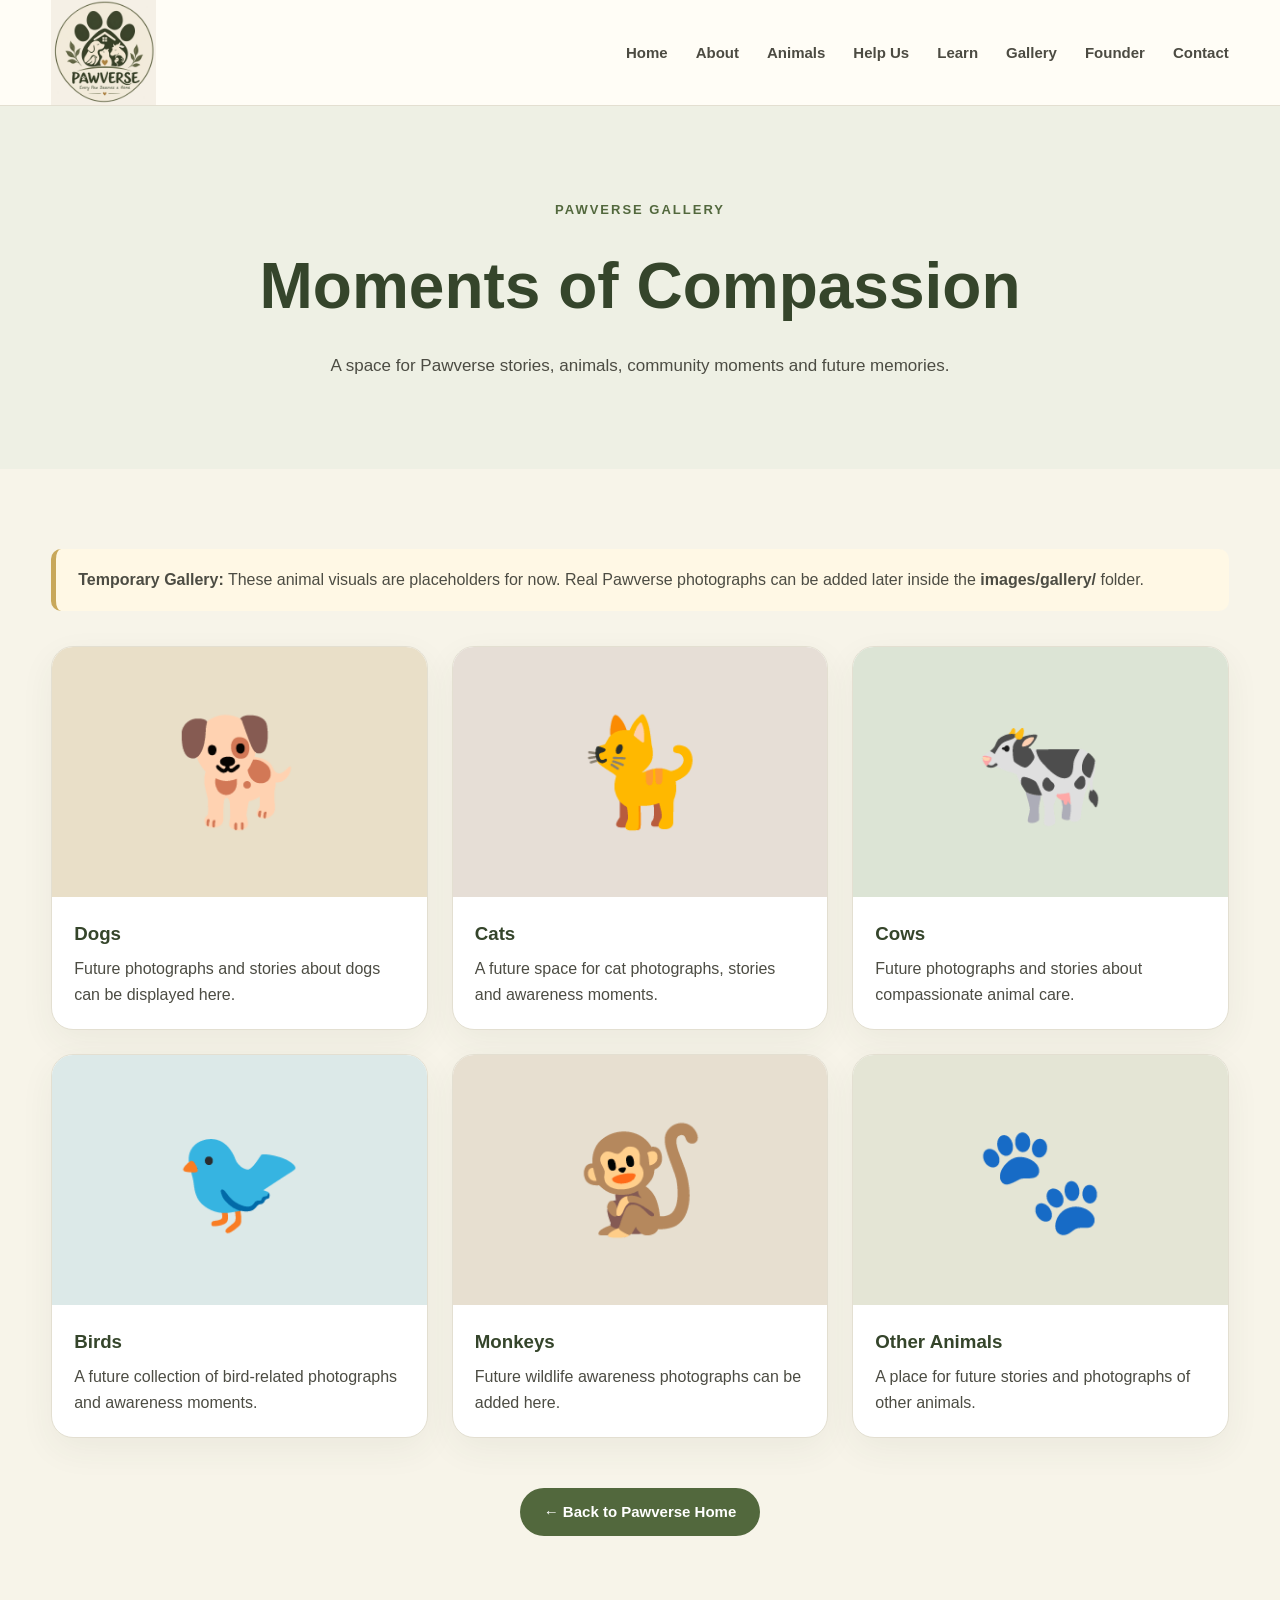
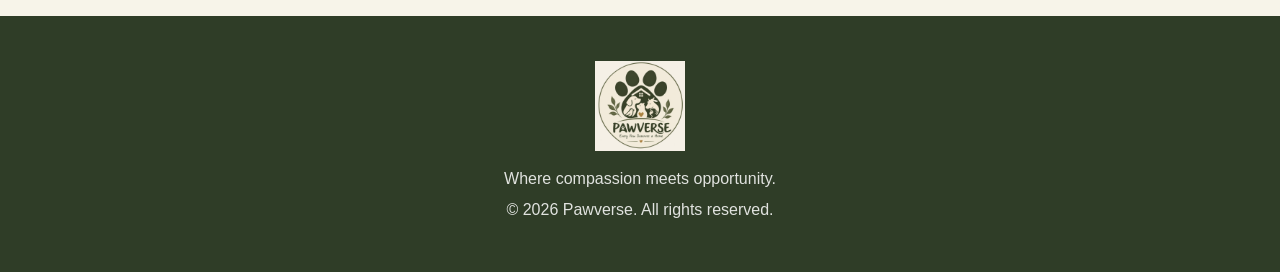
==== gallery.html @ 942f704d "Add initial gallery.html file with layout and content" ====
<!DOCTYPE html>
<html lang="en">

<head>

    <meta charset="UTF-8">

    <meta
        name="viewport"
        content="width=device-width, initial-scale=1.0"
    >

    <title>Gallery | Pawverse</title>

    <meta
        name="description"
        content="Pawverse animal gallery."
    >

    <link rel="stylesheet" href="style.css">

</head>


<body>


    <!-- HEADER -->

    <header class="site-header">

        <div class="header-inner">

            <a href="index.html" class="site-logo">

                <img
                    src="images/logo.png"
                    alt="Pawverse Logo"
                >

            </a>


            <button
                class="menu-btn"
                id="menuBtn"
                type="button"
            >
                ☰
            </button>


            <nav class="main-nav" id="navMenu">

                <a href="index.html">Home</a>

                <a href="index.html#about">
                    About
                </a>

                <a href="index.html#animals">
                    Animals
                </a>

                <a href="index.html#help">
                    Help Us
                </a>

                <a href="index.html#learn">
                    Learn
                </a>

                <a href="gallery.html">
                    Gallery
                </a>

                <a href="index.html#founder">
                    Founder
                </a>

                <a href="index.html#contact">
                    Contact
                </a>

            </nav>

        </div>

    </header>


    <!-- GALLERY HERO -->

    <section class="gallery-hero">

        <span class="eyebrow">
            PAWVERSE GALLERY
        </span>

        <h1>
            Moments of Compassion
        </h1>

        <p>
            A space for Pawverse stories, animals, community moments
            and future memories.
        </p>

    </section>


    <!-- GALLERY -->

    <main class="gallery-container">

        <div class="gallery-note">

            <strong>Temporary Gallery:</strong>

            These animal visuals are placeholders for now.
            Real Pawverse photographs can be added later inside
            the <strong>images/gallery/</strong> folder.

        </div>


        <div class="gallery-grid">


            <!-- DOG -->

            <article class="gallery-card">

                <div class="gallery-placeholder dog">
                    🐕
                </div>

                <div class="gallery-card-content">

                    <h3>
                        Dogs
                    </h3>

                    <p>
                        Future photographs and stories about dogs
                        can be displayed here.
                    </p>

                </div>

            </article>


            <!-- CAT -->

            <article class="gallery-card">

                <div class="gallery-placeholder cat">
                    🐈
                </div>

                <div class="gallery-card-content">

                    <h3>
                        Cats
                    </h3>

                    <p>
                        A future space for cat photographs,
                        stories and awareness moments.
                    </p>

                </div>

            </article>


            <!-- COW -->

            <article class="gallery-card">

                <div class="gallery-placeholder cow">
                    🐄
                </div>

                <div class="gallery-card-content">

                    <h3>
                        Cows
                    </h3>

                    <p>
                        Future photographs and stories about
                        compassionate animal care.
                    </p>

                </div>

            </article>


            <!-- BIRDS -->

            <article class="gallery-card">

                <div class="gallery-placeholder bird">
                    🐦
                </div>

                <div class="gallery-card-content">

                    <h3>
                        Birds
                    </h3>

                    <p>
                        A future collection of bird-related
                        photographs and awareness moments.
                    </p>

                </div>

            </article>


            <!-- MONKEYS -->

            <article class="gallery-card">

                <div class="gallery-placeholder monkey">
                    🐒
                </div>

                <div class="gallery-card-content">

                    <h3>
                        Monkeys
                    </h3>

                    <p>
                        Future wildlife awareness photographs
                        can be added here.
                    </p>

                </div>

            </article>


            <!-- OTHER ANIMALS -->

            <article class="gallery-card">

                <div class="gallery-placeholder other">
                    🐾
                </div>

                <div class="gallery-card-content">

                    <h3>
                        Other Animals
                    </h3>

                    <p>
                        A place for future stories and photographs
                        of other animals.
                    </p>

                </div>

            </article>


        </div>


        <div class="gallery-back">

            <a
                href="index.html"
                class="btn btn-primary"
            >
                ← Back to Pawverse Home
            </a>

        </div>

    </main>


    <!-- FOOTER -->

    <footer class="footer">

        <img
            src="images/logo.png"
            alt="Pawverse Logo"
        >

        <p>
            Where compassion meets opportunity.
        </p>

        <p>
            © <span id="year"></span> Pawverse. All rights reserved.
        </p>

    </footer>


    <script src="script.js"></script>

</body>

</html>
---- style.css ----
/* =====================================================
   PAWVERSE
   MAIN STYLESHEET
   ===================================================== */

* {
    margin: 0;
    padding: 0;
    box-sizing: border-box;
}

html {
    scroll-behavior: smooth;
}

body {
    font-family: Arial, Helvetica, sans-serif;
    background: #f7f4e9;
    color: #35452b;
    line-height: 1.6;
}

a {
    color: inherit;
    text-decoration: none;
}

img {
    max-width: 100%;
    display: block;
}

button,
input,
select,
textarea {
    font: inherit;
}


/* =====================================================
   COLORS
   ===================================================== */

:root {
    --cream: #f7f4e9;
    --cream-light: #fffdf6;
    --olive: #52683d;
    --olive-dark: #35452b;
    --gold: #c8a85b;
    --gold-light: #e7d7a7;
    --text: #4c4c43;
    --border: #e3dfd1;
    --white: #ffffff;
}


/* =====================================================
   HEADER
   ===================================================== */

.site-header {
    position: sticky;
    top: 0;
    z-index: 1000;
    background: rgba(255, 253, 246, 0.97);
    border-bottom: 1px solid var(--border);
    backdrop-filter: blur(10px);
}

.header-inner {
    width: min(1180px, 92%);
    min-height: 82px;
    margin: auto;

    display: flex;
    align-items: center;
    justify-content: space-between;
    gap: 30px;
}

.site-logo {
    display: block;
}

.site-logo img {
    width: 105px;
    height: 105px;
    object-fit: contain;
}

.main-nav {
    display: flex;
    align-items: center;
    gap: 28px;
}

.main-nav a {
    font-size: 15px;
    font-weight: 700;
    color: #4c4b42;
    transition: 0.25s ease;
}

.main-nav a:hover {
    color: var(--olive);
}

.menu-btn {
    display: none;
    border: none;
    background: transparent;
    color: var(--olive-dark);
    font-size: 28px;
    cursor: pointer;
}


/* =====================================================
   HERO
   ===================================================== */

.hero {
    padding: 90px 0;
    overflow: hidden;
}

.hero-inner {
    width: min(1180px, 92%);
    margin: auto;

    min-height: 560px;

    display: grid;
    grid-template-columns: 1.05fr 0.95fr;
    align-items: center;
    gap: 60px;
}

.eyebrow {
    display: inline-block;
    margin-bottom: 14px;

    color: var(--olive);
    font-size: 13px;
    font-weight: 800;
    letter-spacing: 2px;
}

.hero-text h1 {
    max-width: 700px;
    color: var(--olive-dark);
    font-size: clamp(42px, 5vw, 68px);
    line-height: 1.08;
    margin-bottom: 22px;
}

.hero-text h1 span {
    display: block;
    color: var(--olive);
}

.hero-quote {
    color: #8a7441;
    font-size: 19px;
    font-style: italic;
    margin-bottom: 18px;
}

.hero-description {
    max-width: 650px;
    color: var(--text);
    font-size: 17px;
}

.hero-buttons {
    display: flex;
    flex-wrap: wrap;
    gap: 14px;
    margin-top: 30px;
}

.btn {
    display: inline-flex;
    align-items: center;
    justify-content: center;

    min-height: 48px;
    padding: 12px 24px;

    border-radius: 50px;
    font-size: 15px;
    font-weight: 700;

    transition: 0.25s ease;
}

.btn-primary {
    background: var(--olive);
    color: white;
}

.btn-primary:hover {
    background: var(--olive-dark);
    transform: translateY(-2px);
}

.btn-outline {
    border: 2px solid var(--olive);
    color: var(--olive);
    background: transparent;
}

.btn-outline:hover {
    background: var(--olive);
    color: white;
}

.btn-gold {
    background: var(--gold);
    color: #302a1c;
}

.btn-gold:hover {
    transform: translateY(-2px);
    background: #b89543;
}


/* HERO VISUAL */

.hero-visual {
    min-height: 500px;
    position: relative;

    display: flex;
    align-items: center;
    justify-content: center;
}

.hero-circle {
    width: 390px;
    height: 390px;

    border-radius: 50%;
    background: #e5ead8;

    position: absolute;
}

.hero-dog {
    width: 270px;
    height: 270px;

    border-radius: 50%;
    background: #fffaf0;

    display: flex;
    align-items: center;
    justify-content: center;

    font-size: 145px;

    position: relative;
    z-index: 2;

    box-shadow: 0 20px 50px rgba(53, 69, 43, 0.12);
}

.hero-paw {
    position: absolute;
    z-index: 3;
    font-size: 40px;
}

.paw-a {
    top: 70px;
    left: 80px;
    transform: rotate(-20deg);
}

.paw-b {
    right: 65px;
    bottom: 70px;
    transform: rotate(20deg);
}

.hero-label {
    position: absolute;
    z-index: 4;
    bottom: 45px;

    background: white;
    padding: 12px 20px;
    border-radius: 30px;

    box-shadow: 0 10px 30px rgba(0, 0, 0, 0.08);

    font-weight: 700;
    color: var(--olive);
}


/* =====================================================
   GENERAL SECTIONS
   ===================================================== */

.section {
    width: min(1180px, 92%);
    margin: auto;
    padding: 90px 0;
}

.section-heading {
    max-width: 760px;
    margin-bottom: 48px;
}

.section-heading.centered {
    margin-left: auto;
    margin-right: auto;
    text-align: center;
}

.section-heading h2 {
    color: var(--olive-dark);
    font-size: clamp(32px, 4vw, 48px);
    line-height: 1.15;
    margin-bottom: 18px;
}

.section-heading p {
    color: var(--text);
    font-size: 17px;
}


/* =====================================================
   ABOUT CARDS
   ===================================================== */

.three-grid {
    display: grid;
    grid-template-columns: repeat(3, 1fr);
    gap: 22px;
}

.info-card {
    background: var(--cream-light);
    border: 1px solid var(--border);
    border-radius: 22px;
    padding: 30px;

    box-shadow: 0 12px 35px rgba(53, 69, 43, 0.05);

    transition: 0.25s ease;
}

.info-card:hover {
    transform: translateY(-5px);
}

.card-icon {
    font-size: 34px;
    margin-bottom: 18px;
}

.info-card h3 {
    color: var(--olive-dark);
    font-size: 22px;
    margin-bottom: 10px;
}

.info-card p {
    color: var(--text);
}


/* =====================================================
   ANIMALS
   ===================================================== */

.animals-section {
    width: 100%;
    max-width: none;
    background: #eef0e4;
    padding-left: max(4%, calc((100% - 1180px) / 2));
    padding-right: max(4%, calc((100% - 1180px) / 2));
}

.animal-grid {
    display: grid;
    grid-template-columns: repeat(3, 1fr);
    gap: 24px;
}

.animal-card {
    background: white;
    border-radius: 22px;
    overflow: hidden;
    border: 1px solid var(--border);

    box-shadow: 0 12px 35px rgba(53, 69, 43, 0.06);

    transition: 0.3s ease;
}

.animal-card:hover {
    transform: translateY(-7px);
    box-shadow: 0 20px 40px rgba(53, 69, 43, 0.12);
}

.animal-visual {
    height: 210px;

    display: flex;
    align-items: center;
    justify-content: center;

    font-size: 100px;
}

.animal-visual.dog {
    background: #e9dfc8;
}

.animal-visual.cat {
    background: #e6ded6;
}

.animal-visual.cow {
    background: #dce4d5;
}

.animal-visual.bird {
    background: #dce9e8;
}

.animal-visual.monkey {
    background: #e7dfd0;
}

.animal-visual.other {
    background: #e4e5d5;
}

.animal-info {
    padding: 24px;
}

.animal-info h3 {
    color: var(--olive-dark);
    font-size: 24px;
    margin-bottom: 8px;
}

.animal-info p {
    color: var(--text);
    margin-bottom: 16px;
}

.animal-info span,
.help-card span,
.learning-card span {
    color: var(--olive);
    font-weight: 800;
}


/* =====================================================
   MOTIVE
   ===================================================== */

.motive-section {
    display: grid;
    grid-template-columns: 0.8fr 1.2fr;
    gap: 70px;
    align-items: center;
}

.motive-photo {
    border-radius: 28px;
    overflow: hidden;
    background: #e6e1d4;
}

.motive-photo img {
    width: 100%;
    min-height: 500px;
    object-fit: cover;
}

.motive-text h2 {
    color: var(--olive-dark);
    font-size: clamp(32px, 4vw, 48px);
    line-height: 1.15;
    margin-bottom: 24px;
}

.motive-text > p {
    color: var(--text);
    margin-bottom: 17px;
    font-size: 16px;
}

.highlight-box {
    margin-top: 28px;
    padding: 24px;

    background: #edf0df;
    border-left: 5px solid var(--gold);

    border-radius: 12px;
}

.highlight-box strong {
    color: var(--olive-dark);
}

.highlight-box p {
    margin-top: 8px;
    color: var(--text);
}


/* =====================================================
   HELP
   ===================================================== */

.help-grid {
    display: grid;
    grid-template-columns: repeat(2, 1fr);
    gap: 18px;
}

.help-card {
    min-height: 150px;

    display: grid;
    grid-template-columns: 65px 1fr;
    align-items: center;
    gap: 18px;

    padding: 25px;

    background: var(--cream-light);
    border: 1px solid var(--border);
    border-radius: 20px;

    transition: 0.25s ease;
}

.help-card:hover {
    transform: translateY(-4px);
    border-color: #c8cfb8;
}

.help-icon {
    width: 58px;
    height: 58px;

    border-radius: 50%;

    background: #e9eddf;

    display: flex;
    align-items: center;
    justify-content: center;

    font-size: 27px;
}

.help-card h3 {
    color: var(--olive-dark);
    font-size: 20px;
    margin-bottom: 5px;
}

.help-card p {
    color: var(--text);
    font-size: 15px;
    margin-bottom: 7px;
}


/* =====================================================
   LEARNING
   ===================================================== */

.learning-section {
    background: #f0ede1;
    width: 100%;
    max-width: none;

    padding-left: max(4%, calc((100% - 1180px) / 2));
    padding-right: max(4%, calc((100% - 1180px) / 2));
}

.learning-grid {
    display: grid;
    grid-template-columns: repeat(3, 1fr);
    gap: 20px;
}

.learning-card {
    background: white;
    border: 1px solid var(--border);
    border-radius: 20px;
    padding: 28px;

    transition: 0.25s ease;
}

.learning-card:hover {
    transform: translateY(-5px);
}

.learning-icon {
    font-size: 34px;
    margin-bottom: 15px;
}

.learning-card h3 {
    color: var(--olive-dark);
    font-size: 21px;
    margin-bottom: 8px;
}

.learning-card p {
    color: var(--text);
    margin-bottom: 15px;
}


/* =====================================================
   CTA
   ===================================================== */

.cta {
    width: min(1180px, 92%);
    margin: 90px auto;

    padding: 55px;

    border-radius: 28px;

    background: var(--olive-dark);
    color: white;

    display: flex;
    align-items: center;
    justify-content: space-between;
    gap: 30px;
}

.cta .eyebrow {
    color: var(--gold-light);
}

.cta h2 {
    font-size: clamp(30px, 4vw, 44px);
    line-height: 1.15;
    margin-bottom: 10px;
}

.cta p {
    opacity: 0.85;
}


/* =====================================================
   FOUNDER
   ===================================================== */

.founder-section {
    display: grid;
    grid-template-columns: 1.2fr 0.8fr;
    gap: 60px;
    align-items: center;
}

.founder-text h2 {
    color: var(--olive-dark);
    font-size: clamp(35px, 4vw, 50px);
    margin-bottom: 4px;
}

.founder-text h3 {
    color: var(--gold);
    margin-bottom: 22px;
}

.founder-text p {
    color: var(--text);
    margin-bottom: 16px;
}

.location {
    margin-top: 25px;
    font-weight: 700;
    color: var(--olive);
}

.founder-photo {
    background: #e6e1d4;
    border-radius: 28px;
    overflow: hidden;
}

.founder-photo img {
    width: 100%;
    height: 460px;
    object-fit: cover;
}


/* =====================================================
   CONTACT
   ===================================================== */

.contact-section {
    padding-bottom: 100px;
}

.contact-grid {
    display: grid;
    grid-template-columns: 1.1fr 0.9fr;
    gap: 45px;
    align-items: start;
}

#contactForm {
    background: white;
    border: 1px solid var(--border);
    border-radius: 24px;
    padding: 32px;

    box-shadow: 0 12px 35px rgba(53, 69, 43, 0.05);
}

#contactForm label {
    display: block;
    color: var(--olive-dark);
    font-weight: 700;
    margin: 0 0 7px;
}

#contactForm input,
#contactForm select,
#contactForm textarea {
    width: 100%;

    border: 1px solid #dcd9ce;
    border-radius: 10px;

    padding: 13px 14px;
    margin-bottom: 20px;

    background: #fffdf8;
    color: var(--text);

    outline: none;
}

#contactForm input:focus,
#contactForm select:focus,
#contactForm textarea:focus {
    border-color: var(--olive);
}

#contactForm textarea {
    resize: vertical;
}

.contact-info {
    padding: 35px;

    background: #e9eddf;
    border-radius: 24px;
}

.contact-logo {
    width: 115px;
    margin-bottom: 20px;
}

.contact-info h3 {
    font-size: 30px;
    color: var(--olive-dark);
    margin-bottom: 5px;
}

.contact-info > p {
    color: var(--text);
    margin-bottom: 25px;
}

.contact-detail {
    margin-bottom: 15px;
    color: var(--text);
}

.contact-detail a {
    color: var(--olive);
    font-weight: 700;
}

.social-links {
    display: flex;
    flex-wrap: wrap;
    gap: 12px;
    margin-top: 25px;
}

.social-links a {
    padding: 10px 18px;
    background: white;
    border-radius: 30px;
    color: var(--olive);
    font-weight: 700;
}

.social-links a:hover {
    background: var(--olive);
    color: white;
}


/* =====================================================
   FOOTER
   ===================================================== */

.footer {
    padding: 45px 20px;
    text-align: center;

    background: #2f3d27;
    color: white;
}

.footer img {
    width: 90px;
    margin: 0 auto 15px;
}

.footer p {
    margin: 5px 0;
    opacity: 0.85;
}


/* =====================================================
   GALLERY PAGE
   ===================================================== */

.gallery-hero {
    padding: 90px 20px;
    text-align: center;
    background: #eef0e4;
}

.gallery-hero h1 {
    color: var(--olive-dark);
    font-size: clamp(40px, 6vw, 64px);
    margin-bottom: 15px;
}

.gallery-hero p {
    max-width: 700px;
    margin: auto;
    color: var(--text);
    font-size: 17px;
}

.gallery-container {
    width: min(1180px, 92%);
    margin: auto;
    padding: 80px 0;
}

.gallery-note {
    margin-bottom: 35px;
    padding: 18px 22px;

    background: #fff8e5;
    border-left: 5px solid var(--gold);

    border-radius: 10px;
    color: var(--text);
}

.gallery-grid {
    display: grid;
    grid-template-columns: repeat(3, 1fr);
    gap: 24px;
}

.gallery-card {
    background: white;
    border: 1px solid var(--border);
    border-radius: 22px;
    overflow: hidden;

    box-shadow: 0 12px 35px rgba(53, 69, 43, 0.06);
}

.gallery-placeholder {
    height: 250px;

    display: flex;
    align-items: center;
    justify-content: center;

    font-size: 105px;
}

.gallery-placeholder.dog {
    background: #e9dfc8;
}

.gallery-placeholder.cat {
    background: #e6ded6;
}

.gallery-placeholder.cow {
    background: #dce4d5;
}

.gallery-placeholder.bird {
    background: #dce9e8;
}

.gallery-placeholder.monkey {
    background: #e7dfd0;
}

.gallery-placeholder.other {
    background: #e4e5d5;
}

.gallery-card-content {
    padding: 22px;
}

.gallery-card-content h3 {
    color: var(--olive-dark);
    margin-bottom: 7px;
}

.gallery-card-content p {
    color: var(--text);
}

.gallery-back {
    text-align: center;
    margin-top: 50px;
}


/* =====================================================
   RESPONSIVE
   ===================================================== */

@media (max-width: 1000px) {

    .main-nav {
        gap: 16px;
    }

    .hero-inner {
        grid-template-columns: 1fr;
        text-align: center;
    }

    .hero-description {
        margin: auto;
    }

    .hero-buttons {
        justify-content: center;
    }

    .hero-visual {
        min-height: 420px;
    }

    .three-grid,
    .animal-grid,
    .learning-grid,
    .gallery-grid {
        grid-template-columns: repeat(2, 1fr);
    }

    .motive-section,
    .founder-section {
        grid-template-columns: 1fr;
    }

    .motive-photo {
        max-width: 550px;
        margin: auto;
    }

    .founder-photo {
        max-width: 500px;
    }

    .contact-grid {
        grid-template-columns: 1fr;
    }
}


@media (max-width: 760px) {

    .header-inner {
        min-height: 70px;
    }

    .site-logo img {
        width: 78px;
        height: 78px;
    }

    .menu-btn {
        display: block;
    }

    .main-nav {
        display: none;

        position: absolute;
        top: 70px;
        left: 0;
        right: 0;

        padding: 20px;

        background: white;
        border-bottom: 1px solid var(--border);

        flex-direction: column;
        align-items: stretch;
        gap: 0;
    }

    .main-nav.active {
        display: flex;
    }

    .main-nav a {
        padding: 13px 10px;
        border-bottom: 1px solid #eeeeea;
    }

    .hero {
        padding: 60px 0;
    }

    .hero-inner {
        min-height: auto;
    }

    .hero-text h1 {
        font-size: 42px;
    }

    .hero-visual {
        min-height: 340px;
    }

    .hero-circle {
        width: 280px;
        height: 280px;
    }

    .hero-dog {
        width: 200px;
        height: 200px;
        font-size: 105px;
    }

    .hero-label {
        bottom: 10px;
    }

    .three-grid,
    .animal-grid,
    .help-grid,
    .learning-grid,
    .gallery-grid {
        grid-template-columns: 1fr;
    }

    .section {
        padding: 65px 0;
    }

    .animals-section,
    .learning-section {
        padding-left: 4%;
        padding-right: 4%;
    }

    .cta {
        margin: 65px auto;
        padding: 35px 25px;
        flex-direction: column;
        align-items: flex-start;
    }

    .motive-photo img {
        min-height: 380px;
    }
}


@media (max-width: 430px) {

    .hero-text h1 {
        font-size: 35px;
    }

    .hero-buttons {
        flex-direction: column;
    }

    .hero-buttons .btn {
        width: 100%;
    }

    .help-card {
        grid-template-columns: 50px 1fr;
        padding: 20px;
    }

    .help-icon {
        width: 48px;
        height: 48px;
        font-size: 22px;
    }

    .contact-grid {
        gap: 25px;
    }

    #contactForm,
    .contact-info {
        padding: 23px;
    }
}
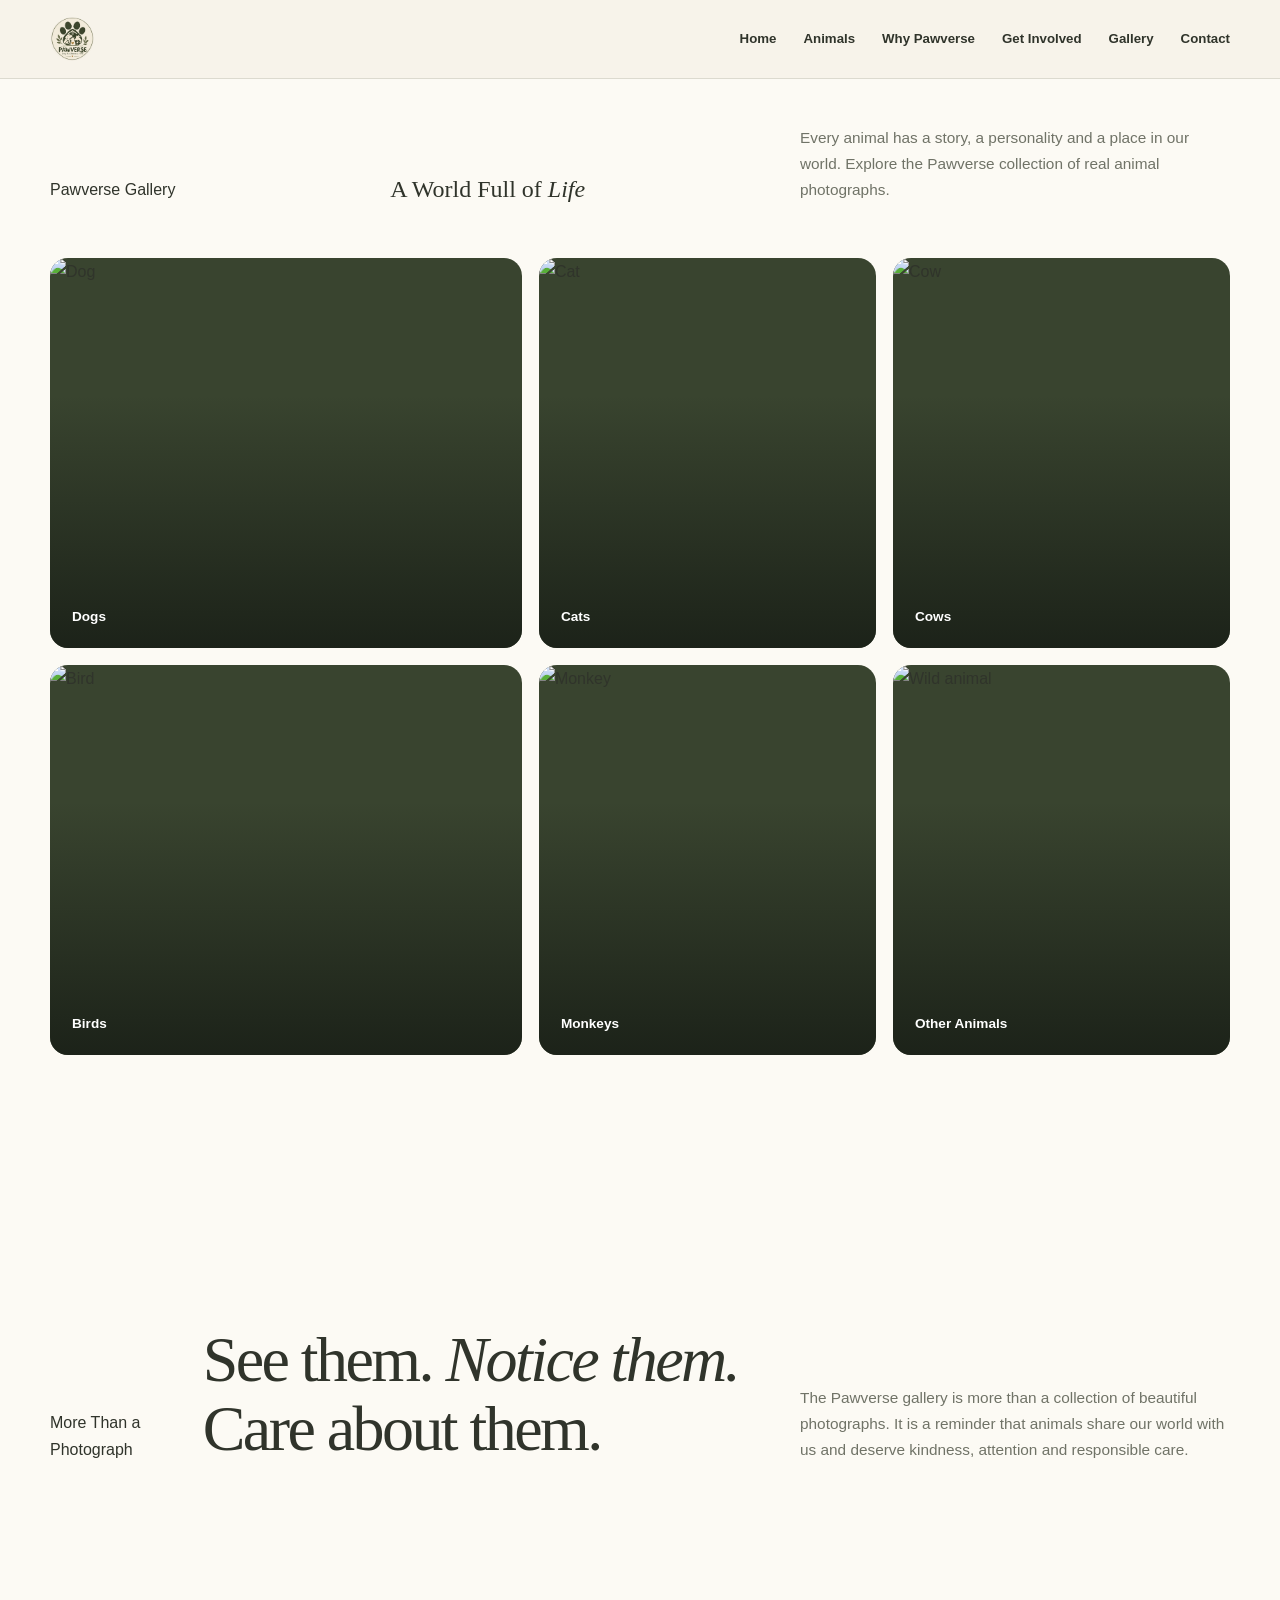
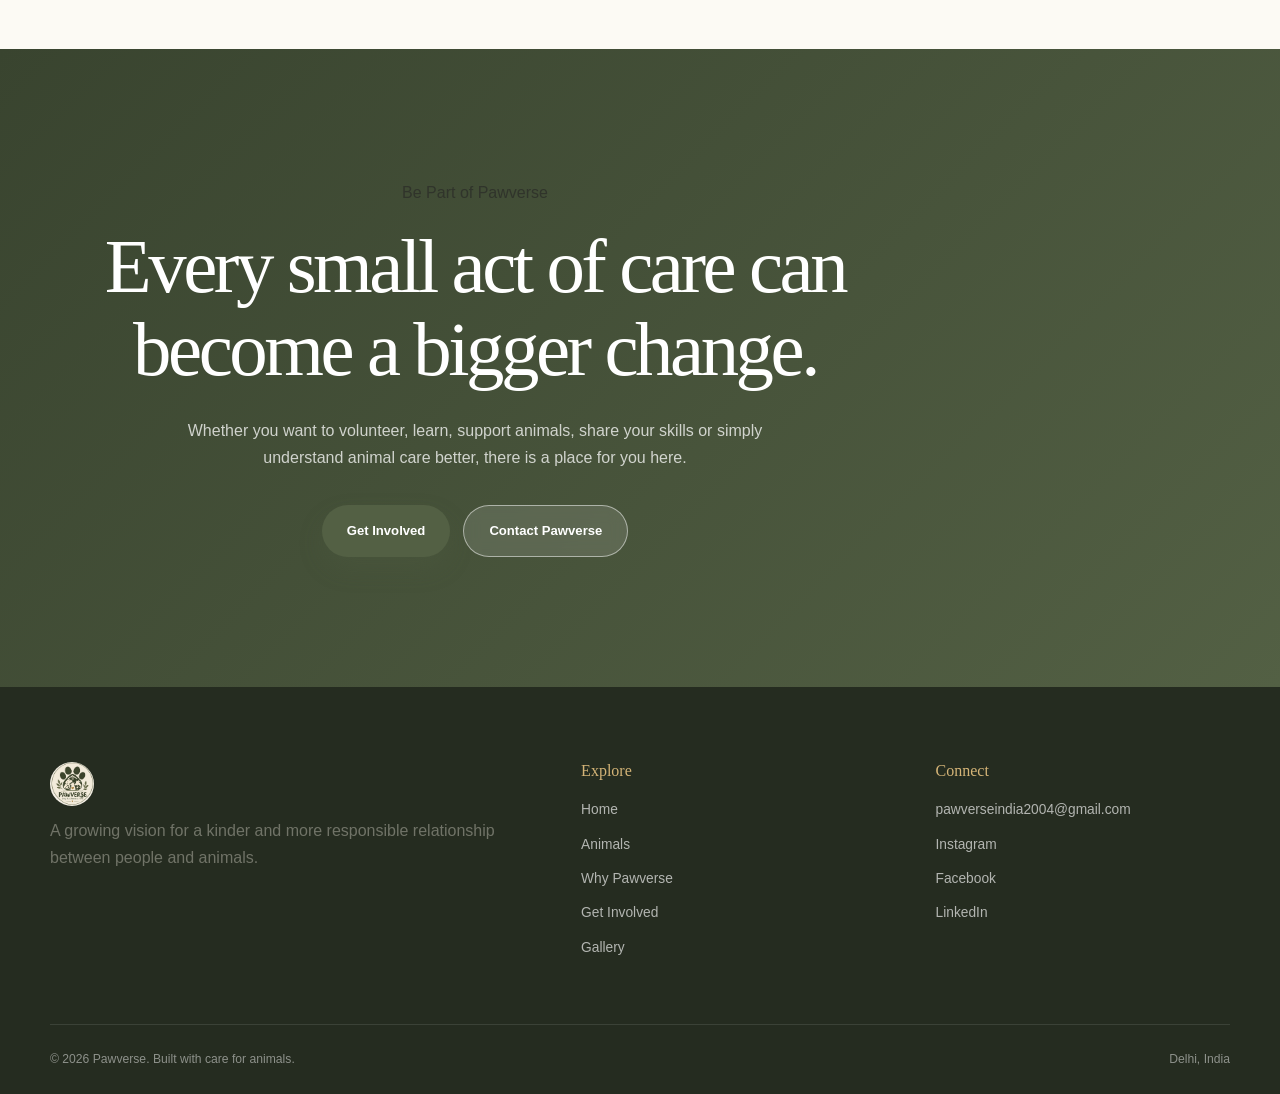
==== commit cc41f80a: "Revise gallery.html with updated content and structure Updated the gallery page with enhanced conten" ====
--- a/gallery.html
+++ b/gallery.html
@@ -1,8 +1,6 @@
 <!DOCTYPE html>
 <html lang="en">
-
 <head>
-
     <meta charset="UTF-8">
 
     <meta
@@ -14,302 +12,450 @@
 
     <meta
         name="description"
-        content="Pawverse animal gallery."
+        content="Explore the Pawverse animal gallery featuring real photographs of dogs, cats, cows, birds, monkeys and other animals."
     >
 
     <link rel="stylesheet" href="style.css">
-
 </head>
 
-
 <body>
 
-
-    <!-- HEADER -->
+    <!-- ================= HEADER ================= -->
 
     <header class="site-header">
 
-        <div class="header-inner">
-
-            <a href="index.html" class="site-logo">
-
+        <div class="container nav-wrapper">
+
+            <a href="index.html" class="logo-link">
                 <img
                     src="images/logo.png"
                     alt="Pawverse Logo"
+                    class="site-logo"
                 >
-
             </a>
 
-
             <button
-                class="menu-btn"
-                id="menuBtn"
+                class="menu-toggle"
                 type="button"
+                aria-label="Open navigation menu"
             >
                 ☰
             </button>
 
-
-            <nav class="main-nav" id="navMenu">
+            <nav class="main-nav">
 
                 <a href="index.html">Home</a>
-
-                <a href="index.html#about">
-                    About
-                </a>
 
                 <a href="index.html#animals">
                     Animals
                 </a>
 
-                <a href="index.html#help">
-                    Help Us
-                </a>
-
-                <a href="index.html#learn">
-                    Learn
+                <a href="index.html#why-pawverse">
+                    Why Pawverse
+                </a>
+
+                <a href="index.html#get-involved">
+                    Get Involved
+                </a>
+
+                <a href="gallery.html" class="active">
+                    Gallery
+                </a>
+
+                <a href="index.html#contact">
+                    Contact
+                </a>
+
+            </nav>
+
+        </div>
+
+    </header>
+
+
+    <!-- ================= GALLERY INTRO ================= -->
+
+    <main>
+
+        <section class="gallery-preview">
+
+            <div class="container">
+
+                <div class="section-heading">
+
+                    <span class="section-label">
+                        Pawverse Gallery
+                    </span>
+
+                    <h1>
+                        A World Full of
+                        <em>Life</em>
+                    </h1>
+
+                    <p>
+                        Every animal has a story, a personality and
+                        a place in our world. Explore the Pawverse
+                        collection of real animal photographs.
+                    </p>
+
+                </div>
+
+
+                <!-- ================= ANIMAL GALLERY ================= -->
+
+                <div class="preview-grid">
+
+
+                    <!-- DOGS -->
+
+                    <a
+                        id="dogs"
+                        class="preview-image"
+                        href="https://images.unsplash.com/photo-1552053831-71594a27632d?auto=format&fit=crop&w=1600&q=90"
+                        target="_blank"
+                        rel="noopener noreferrer"
+                    >
+
+                        <img
+                            src="https://images.unsplash.com/photo-1552053831-71594a27632d?auto=format&fit=crop&w=1600&q=90"
+                            alt="Dog"
+                            loading="lazy"
+                        >
+
+                        <span>
+                            Dogs
+                        </span>
+
+                    </a>
+
+
+                    <!-- CATS -->
+
+                    <a
+                        id="cats"
+                        class="preview-image"
+                        href="https://images.unsplash.com/photo-1514888286974-6c03e2ca1dba?auto=format&fit=crop&w=1600&q=90"
+                        target="_blank"
+                        rel="noopener noreferrer"
+                    >
+
+                        <img
+                            src="https://images.unsplash.com/photo-1514888286974-6c03e2ca1dba?auto=format&fit=crop&w=1600&q=90"
+                            alt="Cat"
+                            loading="lazy"
+                        >
+
+                        <span>
+                            Cats
+                        </span>
+
+                    </a>
+
+
+                    <!-- COWS -->
+
+                    <a
+                        id="cows"
+                        class="preview-image"
+                        href="https://images.unsplash.com/photo-1500595046743-cd271d694d30?auto=format&fit=crop&w=1600&q=90"
+                        target="_blank"
+                        rel="noopener noreferrer"
+                    >
+
+                        <img
+                            src="https://images.unsplash.com/photo-1500595046743-cd271d694d30?auto=format&fit=crop&w=1600&q=90"
+                            alt="Cow"
+                            loading="lazy"
+                        >
+
+                        <span>
+                            Cows
+                        </span>
+
+                    </a>
+
+
+                    <!-- BIRDS -->
+
+                    <a
+                        id="birds"
+                        class="preview-image"
+                        href="https://images.unsplash.com/photo-1444464666168-49d633b86797?auto=format&fit=crop&w=1600&q=90"
+                        target="_blank"
+                        rel="noopener noreferrer"
+                    >
+
+                        <img
+                            src="https://images.unsplash.com/photo-1444464666168-49d633b86797?auto=format&fit=crop&w=1600&q=90"
+                            alt="Bird"
+                            loading="lazy"
+                        >
+
+                        <span>
+                            Birds
+                        </span>
+
+                    </a>
+
+
+                    <!-- MONKEYS -->
+
+                    <a
+                        id="monkeys"
+                        class="preview-image"
+                        href="https://images.unsplash.com/photo-1540573133985-87b6da6d54a9?auto=format&fit=crop&w=1600&q=90"
+                        target="_blank"
+                        rel="noopener noreferrer"
+                    >
+
+                        <img
+                            src="https://images.unsplash.com/photo-1540573133985-87b6da6d54a9?auto=format&fit=crop&w=1600&q=90"
+                            alt="Monkey"
+                            loading="lazy"
+                        >
+
+                        <span>
+                            Monkeys
+                        </span>
+
+                    </a>
+
+
+                    <!-- OTHER ANIMALS -->
+
+                    <a
+                        id="other-animals"
+                        class="preview-image"
+                        href="https://images.unsplash.com/photo-1549366021-9f761d450615?auto=format&fit=crop&w=1600&q=90"
+                        target="_blank"
+                        rel="noopener noreferrer"
+                    >
+
+                        <img
+                            src="https://images.unsplash.com/photo-1549366021-9f761d450615?auto=format&fit=crop&w=1600&q=90"
+                            alt="Wild animal"
+                            loading="lazy"
+                        >
+
+                        <span>
+                            Other Animals
+                        </span>
+
+                    </a>
+
+                </div>
+
+            </div>
+
+        </section>
+
+
+        <!-- ================= GALLERY MESSAGE ================= -->
+
+        <section class="story-section">
+
+            <div class="container">
+
+                <div class="section-heading">
+
+                    <span class="section-label">
+                        More Than a Photograph
+                    </span>
+
+                    <h2>
+                        See them.
+                        <em>Notice them.</em>
+                        Care about them.
+                    </h2>
+
+                    <p>
+                        The Pawverse gallery is more than a collection
+                        of beautiful photographs. It is a reminder that
+                        animals share our world with us and deserve
+                        kindness, attention and responsible care.
+                    </p>
+
+                </div>
+
+            </div>
+
+        </section>
+
+
+        <!-- ================= GET INVOLVED CTA ================= -->
+
+        <section class="final-cta">
+
+            <div class="container">
+
+                <div class="final-cta-inner">
+
+                    <span class="section-label">
+                        Be Part of Pawverse
+                    </span>
+
+                    <h2>
+                        Every small act of care
+                        can become a bigger change.
+                    </h2>
+
+                    <p>
+                        Whether you want to volunteer, learn,
+                        support animals, share your skills or simply
+                        understand animal care better, there is a
+                        place for you here.
+                    </p>
+
+                    <div class="hero-actions">
+
+                        <a
+                            href="index.html#get-involved"
+                            class="btn btn-primary"
+                        >
+                            Get Involved
+                        </a>
+
+                        <a
+                            href="index.html#contact"
+                            class="btn btn-secondary"
+                        >
+                            Contact Pawverse
+                        </a>
+
+                    </div>
+
+                </div>
+
+            </div>
+
+        </section>
+
+    </main>
+
+
+    <!-- ================= FOOTER ================= -->
+
+    <footer
+        class="site-footer"
+        id="contact"
+    >
+
+        <div class="container footer-grid">
+
+
+            <!-- BRAND -->
+
+            <div class="footer-column">
+
+                <a
+                    href="index.html"
+                    class="logo-link"
+                >
+
+                    <img
+                        src="images/logo.png"
+                        alt="Pawverse Logo"
+                        class="site-logo"
+                    >
+
+                </a>
+
+                <p>
+                    A growing vision for a kinder and more
+                    responsible relationship between people
+                    and animals.
+                </p>
+
+            </div>
+
+
+            <!-- QUICK LINKS -->
+
+            <div class="footer-column">
+
+                <h3>
+                    Explore
+                </h3>
+
+                <a href="index.html">
+                    Home
+                </a>
+
+                <a href="index.html#animals">
+                    Animals
+                </a>
+
+                <a href="index.html#why-pawverse">
+                    Why Pawverse
+                </a>
+
+                <a href="index.html#get-involved">
+                    Get Involved
                 </a>
 
                 <a href="gallery.html">
                     Gallery
                 </a>
 
-                <a href="index.html#founder">
-                    Founder
-                </a>
-
-                <a href="index.html#contact">
-                    Contact
-                </a>
-
-            </nav>
+            </div>
+
+
+            <!-- CONTACT -->
+
+            <div class="footer-column">
+
+                <h3>
+                    Connect
+                </h3>
+
+                <a href="mailto:pawverseindia2004@gmail.com">
+                    pawverseindia2004@gmail.com
+                </a>
+
+                <a
+                    href="https://www.instagram.com/pawverseindia/"
+                    target="_blank"
+                    rel="noopener noreferrer"
+                >
+                    Instagram
+                </a>
+
+                <a
+                    href="https://www.facebook.com/pawverseindia/"
+                    target="_blank"
+                    rel="noopener noreferrer"
+                >
+                    Facebook
+                </a>
+
+                <a
+                    href="#"
+                    aria-label="LinkedIn"
+                >
+                    LinkedIn
+                </a>
+
+            </div>
 
         </div>
 
-    </header>
-
-
-    <!-- GALLERY HERO -->
-
-    <section class="gallery-hero">
-
-        <span class="eyebrow">
-            PAWVERSE GALLERY
-        </span>
-
-        <h1>
-            Moments of Compassion
-        </h1>
-
-        <p>
-            A space for Pawverse stories, animals, community moments
-            and future memories.
-        </p>
-
-    </section>
-
-
-    <!-- GALLERY -->
-
-    <main class="gallery-container">
-
-        <div class="gallery-note">
-
-            <strong>Temporary Gallery:</strong>
-
-            These animal visuals are placeholders for now.
-            Real Pawverse photographs can be added later inside
-            the <strong>images/gallery/</strong> folder.
+
+        <div class="container footer-bottom">
+
+            <p>
+                © 2026 Pawverse. Built with care for animals.
+            </p>
+
+            <p>
+                Delhi, India
+            </p>
 
         </div>
 
-
-        <div class="gallery-grid">
-
-
-            <!-- DOG -->
-
-            <article class="gallery-card">
-
-                <div class="gallery-placeholder dog">
-                    🐕
-                </div>
-
-                <div class="gallery-card-content">
-
-                    <h3>
-                        Dogs
-                    </h3>
-
-                    <p>
-                        Future photographs and stories about dogs
-                        can be displayed here.
-                    </p>
-
-                </div>
-
-            </article>
-
-
-            <!-- CAT -->
-
-            <article class="gallery-card">
-
-                <div class="gallery-placeholder cat">
-                    🐈
-                </div>
-
-                <div class="gallery-card-content">
-
-                    <h3>
-                        Cats
-                    </h3>
-
-                    <p>
-                        A future space for cat photographs,
-                        stories and awareness moments.
-                    </p>
-
-                </div>
-
-            </article>
-
-
-            <!-- COW -->
-
-            <article class="gallery-card">
-
-                <div class="gallery-placeholder cow">
-                    🐄
-                </div>
-
-                <div class="gallery-card-content">
-
-                    <h3>
-                        Cows
-                    </h3>
-
-                    <p>
-                        Future photographs and stories about
-                        compassionate animal care.
-                    </p>
-
-                </div>
-
-            </article>
-
-
-            <!-- BIRDS -->
-
-            <article class="gallery-card">
-
-                <div class="gallery-placeholder bird">
-                    🐦
-                </div>
-
-                <div class="gallery-card-content">
-
-                    <h3>
-                        Birds
-                    </h3>
-
-                    <p>
-                        A future collection of bird-related
-                        photographs and awareness moments.
-                    </p>
-
-                </div>
-
-            </article>
-
-
-            <!-- MONKEYS -->
-
-            <article class="gallery-card">
-
-                <div class="gallery-placeholder monkey">
-                    🐒
-                </div>
-
-                <div class="gallery-card-content">
-
-                    <h3>
-                        Monkeys
-                    </h3>
-
-                    <p>
-                        Future wildlife awareness photographs
-                        can be added here.
-                    </p>
-
-                </div>
-
-            </article>
-
-
-            <!-- OTHER ANIMALS -->
-
-            <article class="gallery-card">
-
-                <div class="gallery-placeholder other">
-                    🐾
-                </div>
-
-                <div class="gallery-card-content">
-
-                    <h3>
-                        Other Animals
-                    </h3>
-
-                    <p>
-                        A place for future stories and photographs
-                        of other animals.
-                    </p>
-
-                </div>
-
-            </article>
-
-
-        </div>
-
-
-        <div class="gallery-back">
-
-            <a
-                href="index.html"
-                class="btn btn-primary"
-            >
-                ← Back to Pawverse Home
-            </a>
-
-        </div>
-
-    </main>
-
-
-    <!-- FOOTER -->
-
-    <footer class="footer">
-
-        <img
-            src="images/logo.png"
-            alt="Pawverse Logo"
-        >
-
-        <p>
-            Where compassion meets opportunity.
-        </p>
-
-        <p>
-            © <span id="year"></span> Pawverse. All rights reserved.
-        </p>
-
     </footer>
 
 
     <script src="script.js"></script>
 
 </body>
-
 </html>
--- a/style.css
+++ b/style.css
@@ -1,7 +1,49 @@
-/* =====================================================
+/* =========================================================
    PAWVERSE
-   MAIN STYLESHEET
-   ===================================================== */
+   Main Stylesheet
+   ========================================================= */
+
+
+/* =========================
+   1. ROOT VARIABLES
+   ========================= */
+
+:root {
+    --cream: #f7f3e9;
+    --cream-light: #fcfaf4;
+    --cream-dark: #ebe4d4;
+
+    --olive: #536044;
+    --olive-dark: #39442f;
+    --olive-light: #75815d;
+
+    --gold: #b08a4a;
+    --gold-light: #d4b477;
+
+    --brown: #5a4b3d;
+    --text: #30342b;
+    --muted: #707367;
+    --white: #ffffff;
+
+    --border: rgba(83, 96, 68, 0.16);
+
+    --shadow-sm: 0 8px 25px rgba(48, 52, 43, 0.07);
+    --shadow-md: 0 18px 45px rgba(48, 52, 43, 0.11);
+    --shadow-lg: 0 28px 70px rgba(48, 52, 43, 0.16);
+
+    --radius-sm: 10px;
+    --radius-md: 18px;
+    --radius-lg: 28px;
+
+    --container: 1180px;
+
+    --transition: 0.3s ease;
+}
+
+
+/* =========================
+   2. RESET
+   ========================= */
 
 * {
     margin: 0;
@@ -11,13 +53,29 @@
 
 html {
     scroll-behavior: smooth;
+    scroll-padding-top: 90px;
 }
 
 body {
-    font-family: Arial, Helvetica, sans-serif;
-    background: #f7f4e9;
-    color: #35452b;
-    line-height: 1.6;
+    font-family:
+        Inter,
+        "Segoe UI",
+        Arial,
+        sans-serif;
+
+    background: var(--cream);
+    color: var(--text);
+    line-height: 1.7;
+    overflow-x: hidden;
+}
+
+body.menu-open {
+    overflow: hidden;
+}
+
+img {
+    display: block;
+    width: 100%;
 }
 
 a {
@@ -25,1127 +83,1625 @@
     text-decoration: none;
 }
 
-img {
-    max-width: 100%;
-    display: block;
-}
-
 button,
-input,
-select,
-textarea {
+a {
+    -webkit-tap-highlight-color: transparent;
+}
+
+button {
     font: inherit;
 }
 
-
-/* =====================================================
-   COLORS
-   ===================================================== */
-
-:root {
-    --cream: #f7f4e9;
-    --cream-light: #fffdf6;
-    --olive: #52683d;
-    --olive-dark: #35452b;
-    --gold: #c8a85b;
-    --gold-light: #e7d7a7;
-    --text: #4c4c43;
-    --border: #e3dfd1;
-    --white: #ffffff;
-}
-
-
-/* =====================================================
-   HEADER
-   ===================================================== */
+::selection {
+    background: var(--olive);
+    color: var(--white);
+}
+
+
+/* =========================
+   3. GLOBAL CONTAINER
+   ========================= */
+
+.container {
+    width: min(
+        calc(100% - 48px),
+        var(--container)
+    );
+
+    margin-inline: auto;
+}
+
+
+/* =========================
+   4. TYPOGRAPHY
+   ========================= */
+
+.eyebrow {
+    display: inline-flex;
+    align-items: center;
+    gap: 10px;
+
+    color: var(--gold);
+    font-size: 0.72rem;
+    font-weight: 800;
+    letter-spacing: 0.18em;
+    text-transform: uppercase;
+}
+
+.eyebrow::before {
+    content: "";
+    width: 28px;
+    height: 1px;
+    background: currentColor;
+}
+
+h1,
+h2,
+h3 {
+    font-family:
+        Georgia,
+        "Times New Roman",
+        serif;
+
+    font-weight: 500;
+    line-height: 1.08;
+}
+
+h1 span,
+h2 span {
+    color: var(--olive);
+}
+
+p {
+    color: var(--muted);
+}
+
+
+/* =========================
+   5. HEADER
+   ========================= */
 
 .site-header {
-    position: sticky;
+    position: fixed;
     top: 0;
+    left: 0;
+    width: 100%;
+
     z-index: 1000;
-    background: rgba(255, 253, 246, 0.97);
+
+    background: rgba(247, 243, 233, 0.94);
+
+    backdrop-filter: blur(16px);
+    -webkit-backdrop-filter: blur(16px);
+
     border-bottom: 1px solid var(--border);
-    backdrop-filter: blur(10px);
-}
-
-.header-inner {
-    width: min(1180px, 92%);
-    min-height: 82px;
-    margin: auto;
+}
+
+.nav-wrapper {
+    min-height: 78px;
 
     display: flex;
     align-items: center;
     justify-content: space-between;
+
     gap: 30px;
 }
 
-.site-logo {
-    display: block;
-}
-
-.site-logo img {
-    width: 105px;
-    height: 105px;
+.logo-link {
+    display: inline-flex;
+    align-items: center;
+    gap: 11px;
+
+    flex-shrink: 0;
+
+    font-family:
+        Georgia,
+        "Times New Roman",
+        serif;
+
+    font-size: 1.35rem;
+    font-weight: 700;
+    color: var(--olive-dark);
+}
+
+.logo-link img {
+    width: 44px;
+    height: 44px;
+
     object-fit: contain;
+
+    border-radius: 50%;
 }
 
 .main-nav {
     display: flex;
     align-items: center;
-    gap: 28px;
+    gap: 27px;
 }
 
 .main-nav a {
-    font-size: 15px;
+    position: relative;
+
+    color: var(--text);
+
+    font-size: 0.83rem;
     font-weight: 700;
-    color: #4c4b42;
-    transition: 0.25s ease;
+
+    transition: color var(--transition);
+}
+
+.main-nav a::after {
+    content: "";
+
+    position: absolute;
+    left: 0;
+    bottom: -7px;
+
+    width: 0;
+    height: 2px;
+
+    background: var(--gold);
+
+    transition: width var(--transition);
 }
 
 .main-nav a:hover {
     color: var(--olive);
 }
 
-.menu-btn {
+.main-nav a:hover::after {
+    width: 100%;
+}
+
+
+/* =========================
+   MOBILE MENU BUTTON
+   ========================= */
+
+.menu-toggle {
     display: none;
-    border: none;
-    background: transparent;
-    color: var(--olive-dark);
-    font-size: 28px;
+
+    width: 45px;
+    height: 45px;
+
+    border: 1px solid var(--border);
+    border-radius: 50%;
+
+    background: var(--cream-light);
+
     cursor: pointer;
-}
-
-
-/* =====================================================
-   HERO
-   ===================================================== */
-
-.hero {
-    padding: 90px 0;
-    overflow: hidden;
-}
-
-.hero-inner {
-    width: min(1180px, 92%);
-    margin: auto;
-
-    min-height: 560px;
-
-    display: grid;
-    grid-template-columns: 1.05fr 0.95fr;
+
     align-items: center;
-    gap: 60px;
-}
-
-.eyebrow {
-    display: inline-block;
-    margin-bottom: 14px;
-
-    color: var(--olive);
-    font-size: 13px;
-    font-weight: 800;
-    letter-spacing: 2px;
-}
-
-.hero-text h1 {
-    max-width: 700px;
-    color: var(--olive-dark);
-    font-size: clamp(42px, 5vw, 68px);
-    line-height: 1.08;
-    margin-bottom: 22px;
-}
-
-.hero-text h1 span {
-    display: block;
-    color: var(--olive);
-}
-
-.hero-quote {
-    color: #8a7441;
-    font-size: 19px;
-    font-style: italic;
-    margin-bottom: 18px;
-}
-
-.hero-description {
-    max-width: 650px;
-    color: var(--text);
-    font-size: 17px;
-}
-
-.hero-buttons {
-    display: flex;
-    flex-wrap: wrap;
-    gap: 14px;
-    margin-top: 30px;
-}
+    justify-content: center;
+
+    flex-direction: column;
+    gap: 5px;
+}
+
+.menu-toggle span {
+    width: 19px;
+    height: 2px;
+
+    background: var(--olive-dark);
+
+    transition: var(--transition);
+}
+
+.menu-toggle.active span:nth-child(1) {
+    transform: translateY(7px) rotate(45deg);
+}
+
+.menu-toggle.active span:nth-child(2) {
+    opacity: 0;
+}
+
+.menu-toggle.active span:nth-child(3) {
+    transform: translateY(-7px) rotate(-45deg);
+}
+
+
+/* =========================
+   6. BUTTONS
+   ========================= */
 
 .btn {
+    min-height: 52px;
+
+    padding: 0 25px;
+
     display: inline-flex;
     align-items: center;
     justify-content: center;
 
-    min-height: 48px;
-    padding: 12px 24px;
-
-    border-radius: 50px;
-    font-size: 15px;
-    font-weight: 700;
-
-    transition: 0.25s ease;
+    border-radius: 999px;
+
+    font-size: 0.82rem;
+    font-weight: 800;
+
+    transition:
+        transform var(--transition),
+        background var(--transition),
+        color var(--transition),
+        border-color var(--transition),
+        box-shadow var(--transition);
+}
+
+.btn:hover {
+    transform: translateY(-3px);
 }
 
 .btn-primary {
     background: var(--olive);
-    color: white;
+    color: var(--white);
+
+    box-shadow: 0 12px 25px rgba(83, 96, 68, 0.22);
 }
 
 .btn-primary:hover {
     background: var(--olive-dark);
-    transform: translateY(-2px);
+    box-shadow: 0 16px 32px rgba(83, 96, 68, 0.28);
+}
+
+.btn-secondary {
+    background: rgba(255, 255, 255, 0.12);
+    color: var(--white);
+
+    border: 1px solid rgba(255, 255, 255, 0.5);
+
+    backdrop-filter: blur(8px);
+}
+
+.btn-secondary:hover {
+    background: var(--white);
+    color: var(--olive-dark);
 }
 
 .btn-outline {
-    border: 2px solid var(--olive);
+    border: 1px solid var(--olive);
     color: var(--olive);
     background: transparent;
 }
 
 .btn-outline:hover {
     background: var(--olive);
-    color: white;
-}
-
-.btn-gold {
-    background: var(--gold);
-    color: #302a1c;
-}
-
-.btn-gold:hover {
-    transform: translateY(-2px);
-    background: #b89543;
-}
-
-
-/* HERO VISUAL */
-
-.hero-visual {
-    min-height: 500px;
+    color: var(--white);
+}
+
+
+/* =========================
+   7. HERO
+   ========================= */
+
+.hero-section {
+    min-height: 760px;
+
     position: relative;
+
+    display: flex;
+    align-items: center;
+
+    overflow: hidden;
+
+    padding-top: 78px;
+
+    background:
+        linear-gradient(
+            90deg,
+            rgba(28, 34, 25, 0.84) 0%,
+            rgba(28, 34, 25, 0.60) 48%,
+            rgba(28, 34, 25, 0.24) 100%
+        );
+}
+
+.hero-image {
+    position: absolute;
+    inset: 0;
+
+    z-index: -2;
+
+    background-image:
+        url("https://images.unsplash.com/photo-1450778869180-41d0601e046e?auto=format&fit=crop&w=2000&q=90");
+
+    background-size: cover;
+    background-position: center;
+}
+
+.hero-overlay {
+    position: absolute;
+    inset: 0;
+
+    z-index: -1;
+
+    background:
+        linear-gradient(
+            90deg,
+            rgba(25, 31, 23, 0.82),
+            rgba(25, 31, 23, 0.38)
+        );
+}
+
+.hero-content {
+    padding-block: 100px;
+}
+
+.hero-content .eyebrow {
+    color: var(--gold-light);
+}
+
+.hero-content h1 {
+    max-width: 760px;
+
+    margin-top: 22px;
+
+    color: var(--white);
+
+    font-size:
+        clamp(3.4rem, 7vw, 6.7rem);
+
+    letter-spacing: -0.04em;
+}
+
+.hero-content h1 span {
+    display: block;
+    color: var(--gold-light);
+}
+
+.hero-lead {
+    max-width: 650px;
+
+    margin-top: 28px;
+
+    color: rgba(255, 255, 255, 0.84);
+
+    font-size: 1.08rem;
+}
+
+.hero-actions {
+    display: flex;
+    flex-wrap: wrap;
+    gap: 13px;
+
+    margin-top: 34px;
+}
+
+.hero-quote {
+    display: flex;
+    align-items: center;
+    gap: 12px;
+
+    max-width: 500px;
+
+    margin-top: 45px;
+}
+
+.quote-mark {
+    color: var(--gold-light);
+
+    font-family: Georgia, serif;
+
+    font-size: 3rem;
+    line-height: 0.6;
+}
+
+.hero-quote p {
+    color: rgba(255, 255, 255, 0.75);
+
+    font-family: Georgia, serif;
+    font-style: italic;
+
+    font-size: 1rem;
+}
+
+
+/* =========================
+   8. INTRO
+   ========================= */
+
+.intro-section {
+    padding: 120px 0;
+    background: var(--cream-light);
+}
+
+.intro-grid {
+    display: grid;
+
+    grid-template-columns:
+        170px
+        1fr;
+
+    gap: 60px;
+}
+
+.section-label {
+    padding-top: 5px;
+}
+
+.section-label span {
+    display: block;
+
+    color: var(--gold);
+
+    font-family: Georgia, serif;
+    font-size: 2.5rem;
+}
+
+.section-label p {
+    margin-top: 8px;
+
+    font-size: 0.7rem;
+    font-weight: 800;
+
+    letter-spacing: 0.15em;
+    text-transform: uppercase;
+}
+
+.intro-content {
+    max-width: 850px;
+}
+
+.intro-content h2 {
+    margin-top: 18px;
+
+    font-size:
+        clamp(2.6rem, 5vw, 4.7rem);
+
+    letter-spacing: -0.035em;
+}
+
+.intro-content p {
+    max-width: 780px;
+
+    margin-top: 24px;
+
+    font-size: 1.02rem;
+}
+
+.text-link {
+    display: inline-flex;
+    align-items: center;
+    gap: 10px;
+
+    margin-top: 30px;
+
+    color: var(--olive);
+
+    font-size: 0.85rem;
+    font-weight: 800;
+
+    border-bottom: 1px solid var(--olive);
+
+    padding-bottom: 4px;
+
+    transition: gap var(--transition);
+}
+
+.text-link:hover {
+    gap: 17px;
+}
+
+
+/* =========================
+   9. ANIMALS
+   ========================= */
+
+.animals-section {
+    padding: 120px 0;
+
+    background: var(--cream-dark);
+}
+
+.section-heading {
+    display: flex;
+    align-items: flex-end;
+    justify-content: space-between;
+
+    gap: 50px;
+
+    margin-bottom: 55px;
+}
+
+.section-heading h2 {
+    max-width: 650px;
+
+    margin-top: 15px;
+
+    font-size:
+        clamp(2.7rem, 5vw, 4.6rem);
+
+    letter-spacing: -0.04em;
+}
+
+.section-heading > p {
+    max-width: 430px;
+
+    font-size: 0.96rem;
+}
+
+.animal-grid {
+    display: grid;
+
+    grid-template-columns:
+        repeat(3, 1fr);
+
+    gap: 18px;
+}
+
+.animal-card {
+    min-height: 430px;
+
+    position: relative;
+
+    overflow: hidden;
+
+    border-radius: var(--radius-md);
+
+    background: var(--olive-dark);
+
+    box-shadow: var(--shadow-sm);
+}
+
+.animal-card-large {
+    min-height: 520px;
+}
+
+.animal-card img {
+    position: absolute;
+    inset: 0;
+
+    width: 100%;
+    height: 100%;
+
+    object-fit: cover;
+
+    transition:
+        transform 0.7s ease;
+}
+
+.animal-card::after {
+    content: "";
+
+    position: absolute;
+    inset: 0;
+
+    background:
+        linear-gradient(
+            to top,
+            rgba(22, 27, 20, 0.9) 0%,
+            rgba(22, 27, 20, 0.2) 60%,
+            rgba(22, 27, 20, 0) 100%
+        );
+}
+
+.animal-card:hover img {
+    transform: scale(1.07);
+}
+
+.animal-card-overlay {
+    position: absolute;
+
+    left: 25px;
+    right: 25px;
+    bottom: 23px;
+
+    z-index: 2;
+
+    display: grid;
+
+    grid-template-columns: auto 1fr auto;
+
+    align-items: end;
+
+    gap: 15px;
+
+    color: var(--white);
+}
+
+.animal-card-overlay > span {
+    color: var(--gold-light);
+
+    font-size: 0.7rem;
+    font-weight: 800;
+}
+
+.animal-card-overlay h3 {
+    font-size: 1.7rem;
+}
+
+.animal-card-overlay p {
+    margin-top: 5px;
+
+    color: rgba(255, 255, 255, 0.72);
+
+    font-size: 0.78rem;
+    line-height: 1.5;
+}
+
+.animal-card-overlay strong {
+    width: 36px;
+    height: 36px;
 
     display: flex;
     align-items: center;
     justify-content: center;
-}
-
-.hero-circle {
-    width: 390px;
-    height: 390px;
-
+
+    border: 1px solid rgba(255, 255, 255, 0.35);
     border-radius: 50%;
-    background: #e5ead8;
-
+
+    font-weight: 400;
+
+    transition:
+        background var(--transition),
+        transform var(--transition);
+}
+
+.animal-card:hover .animal-card-overlay strong {
+    background: var(--gold);
+    border-color: var(--gold);
+
+    transform: translateX(3px);
+}
+
+.center-action {
+    display: flex;
+    justify-content: center;
+
+    margin-top: 45px;
+}
+
+
+/* =========================
+   10. STORY
+   ========================= */
+
+.story-section {
+    padding: 130px 0;
+
+    background: var(--cream-light);
+}
+
+.story-grid {
+    display: grid;
+
+    grid-template-columns:
+        minmax(0, 0.95fr)
+        minmax(0, 1fr);
+
+    gap: 85px;
+
+    align-items: center;
+}
+
+.story-image {
+    position: relative;
+
+    overflow: hidden;
+
+    border-radius: var(--radius-lg);
+
+    box-shadow: var(--shadow-lg);
+}
+
+.story-image > img {
+    min-height: 620px;
+
+    object-fit: cover;
+}
+
+.story-image-caption {
     position: absolute;
-}
-
-.hero-dog {
-    width: 270px;
-    height: 270px;
-
-    border-radius: 50%;
-    background: #fffaf0;
+
+    left: 24px;
+    right: 24px;
+    bottom: 24px;
+
+    padding: 20px;
+
+    border-radius: 15px;
+
+    background: rgba(247, 243, 233, 0.92);
+
+    backdrop-filter: blur(12px);
+}
+
+.story-image-caption span {
+    display: block;
+
+    color: var(--gold);
+
+    font-size: 0.65rem;
+    font-weight: 800;
+
+    letter-spacing: 0.15em;
+}
+
+.story-image-caption strong {
+    display: block;
+
+    margin-top: 5px;
+
+    color: var(--olive-dark);
+
+    font-family: Georgia, serif;
+    font-size: 1.25rem;
+}
+
+.story-content h2 {
+    max-width: 650px;
+
+    margin-top: 18px;
+
+    font-size:
+        clamp(2.7rem, 5vw, 4.5rem);
+
+    letter-spacing: -0.04em;
+}
+
+.story-content > p {
+    max-width: 650px;
+
+    margin-top: 23px;
+
+    font-size: 1rem;
+}
+
+.story-quote {
+    display: flex;
+
+    gap: 18px;
+
+    margin-top: 36px;
+
+    padding: 25px 0 25px 22px;
+
+    border-left: 3px solid var(--gold);
+}
+
+.story-quote > span {
+    color: var(--gold);
+
+    font-family: Georgia, serif;
+    font-size: 3rem;
+    line-height: 0.7;
+}
+
+.story-quote p {
+    color: var(--brown);
+
+    font-family: Georgia, serif;
+    font-style: italic;
+
+    font-size: 1.05rem;
+}
+
+
+/* =========================
+   11. FOUNDER MESSAGE
+   ========================= */
+
+.founder-section {
+    padding: 100px 0;
+
+    background: var(--olive-dark);
+}
+
+.founder-card {
+    max-width: 900px;
+}
+
+.founder-message {
+    text-align: center;
+}
+
+.founder-message .eyebrow {
+    color: var(--gold-light);
+}
+
+.founder-message h2 {
+    margin-top: 20px;
+
+    color: var(--white);
+
+    font-size:
+        clamp(2.6rem, 5vw, 4.6rem);
+
+    letter-spacing: -0.04em;
+}
+
+.founder-message h2 span {
+    color: var(--gold-light);
+}
+
+.founder-message > p {
+    max-width: 760px;
+
+    margin: 24px auto 0;
+
+    color: rgba(255, 255, 255, 0.73);
+
+    font-size: 1rem;
+}
+
+.founder-signature {
+    display: flex;
+    flex-direction: column;
+
+    align-items: center;
+
+    margin-top: 35px;
+}
+
+.founder-signature strong {
+    color: var(--white);
+
+    font-family: Georgia, serif;
+
+    font-size: 1.3rem;
+}
+
+.founder-signature span {
+    color: var(--gold-light);
+
+    font-size: 0.78rem;
+}
+
+
+/* =========================
+   12. GET INVOLVED
+   ========================= */
+
+.involved-section {
+    padding: 125px 0;
+
+    background: var(--cream);
+}
+
+.centered {
+    display: block;
+
+    text-align: center;
+}
+
+.centered h2 {
+    margin-inline: auto;
+}
+
+.centered > p {
+    max-width: 700px;
+
+    margin: 20px auto 0;
+}
+
+.involvement-grid {
+    display: grid;
+
+    grid-template-columns:
+        repeat(3, 1fr);
+
+    gap: 17px;
+}
+
+.involvement-card {
+    min-height: 280px;
+
+    position: relative;
+
+    padding: 32px;
+
+    display: flex;
+    flex-direction: column;
+
+    border: 1px solid var(--border);
+    border-radius: var(--radius-md);
+
+    background: var(--cream-light);
+
+    transition:
+        transform var(--transition),
+        background var(--transition),
+        border-color var(--transition),
+        box-shadow var(--transition);
+}
+
+.involvement-card:hover {
+    transform: translateY(-8px);
+
+    background: var(--white);
+
+    border-color: rgba(83, 96, 68, 0.3);
+
+    box-shadow: var(--shadow-md);
+}
+
+.card-number {
+    color: var(--gold);
+
+    font-size: 0.72rem;
+    font-weight: 800;
+
+    letter-spacing: 0.12em;
+}
+
+.involvement-card h3 {
+    margin-top: 35px;
+
+    color: var(--olive-dark);
+
+    font-size: 1.55rem;
+}
+
+.involvement-card p {
+    margin-top: 10px;
+
+    font-size: 0.88rem;
+}
+
+.card-arrow {
+    width: 38px;
+    height: 38px;
 
     display: flex;
     align-items: center;
     justify-content: center;
 
-    font-size: 145px;
+    margin-top: auto;
+
+    border-radius: 50%;
+
+    background: var(--cream-dark);
+
+    color: var(--olive);
+
+    transition:
+        background var(--transition),
+        color var(--transition),
+        transform var(--transition);
+}
+
+.involvement-card:hover .card-arrow {
+    background: var(--olive);
+
+    color: var(--white);
+
+    transform: translateX(5px);
+}
+
+
+/* =========================
+   13. OPPORTUNITY
+   ========================= */
+
+.opportunity-section {
+    padding: 100px 0;
+
+    background: var(--gold);
+}
+
+.opportunity-inner {
+    display: grid;
+
+    grid-template-columns:
+        1fr
+        1fr;
+
+    gap: 80px;
+
+    align-items: center;
+}
+
+.opportunity-section .eyebrow {
+    color: var(--olive-dark);
+}
+
+.opportunity-section h2 {
+    margin-top: 17px;
+
+    color: var(--olive-dark);
+
+    font-size:
+        clamp(3rem, 5vw, 5rem);
+}
+
+.opportunity-section h2 span {
+    color: var(--white);
+}
+
+.opportunity-copy p {
+    color: rgba(57, 68, 47, 0.82);
+
+    font-size: 1rem;
+}
+
+.opportunity-copy p + p {
+    margin-top: 13px;
+}
+
+.opportunity-copy .btn {
+    margin-top: 27px;
+
+    background: var(--olive-dark);
+}
+
+.opportunity-copy .btn:hover {
+    background: var(--olive);
+}
+
+
+/* =========================
+   14. GALLERY PREVIEW
+   ========================= */
+
+.gallery-preview {
+    padding: 125px 0;
+
+    background: var(--cream-light);
+}
+
+.preview-grid {
+    display: grid;
+
+    grid-template-columns:
+        1.4fr
+        1fr
+        1fr;
+
+    gap: 17px;
+}
+
+.preview-image {
+    min-height: 390px;
 
     position: relative;
+
+    overflow: hidden;
+
+    border-radius: var(--radius-md);
+
+    background: var(--olive-dark);
+}
+
+.preview-image-wide {
+    min-height: 460px;
+}
+
+.preview-image img {
+    position: absolute;
+    inset: 0;
+
+    width: 100%;
+    height: 100%;
+
+    object-fit: cover;
+
+    transition:
+        transform 0.7s ease;
+}
+
+.preview-image::after {
+    content: "";
+
+    position: absolute;
+    inset: 0;
+
+    background:
+        linear-gradient(
+            to top,
+            rgba(20, 25, 19, 0.78),
+            transparent 65%
+        );
+}
+
+.preview-image span {
+    position: absolute;
+
+    left: 22px;
+    bottom: 20px;
+
     z-index: 2;
 
-    box-shadow: 0 20px 50px rgba(53, 69, 43, 0.12);
-}
-
-.hero-paw {
-    position: absolute;
-    z-index: 3;
-    font-size: 40px;
-}
-
-.paw-a {
-    top: 70px;
-    left: 80px;
-    transform: rotate(-20deg);
-}
-
-.paw-b {
-    right: 65px;
-    bottom: 70px;
-    transform: rotate(20deg);
-}
-
-.hero-label {
-    position: absolute;
-    z-index: 4;
-    bottom: 45px;
-
-    background: white;
-    padding: 12px 20px;
-    border-radius: 30px;
-
-    box-shadow: 0 10px 30px rgba(0, 0, 0, 0.08);
-
-    font-weight: 700;
-    color: var(--olive);
-}
-
-
-/* =====================================================
-   GENERAL SECTIONS
-   ===================================================== */
-
-.section {
-    width: min(1180px, 92%);
-    margin: auto;
-    padding: 90px 0;
-}
-
-.section-heading {
-    max-width: 760px;
-    margin-bottom: 48px;
-}
-
-.section-heading.centered {
-    margin-left: auto;
-    margin-right: auto;
+    color: var(--white);
+
+    font-size: 0.85rem;
+    font-weight: 800;
+}
+
+.preview-image:hover img {
+    transform: scale(1.07);
+}
+
+
+/* =========================
+   15. FINAL CTA
+   ========================= */
+
+.final-cta {
+    padding: 130px 0;
+
+    background:
+        linear-gradient(
+            135deg,
+            var(--olive-dark),
+            var(--olive)
+        );
+
     text-align: center;
 }
 
-.section-heading h2 {
-    color: var(--olive-dark);
-    font-size: clamp(32px, 4vw, 48px);
-    line-height: 1.15;
-    margin-bottom: 18px;
-}
-
-.section-heading p {
-    color: var(--text);
-    font-size: 17px;
-}
-
-
-/* =====================================================
-   ABOUT CARDS
-   ===================================================== */
-
-.three-grid {
+.final-cta-inner {
+    max-width: 850px;
+}
+
+.final-cta .eyebrow {
+    color: var(--gold-light);
+}
+
+.final-cta h2 {
+    margin-top: 20px;
+
+    color: var(--white);
+
+    font-size:
+        clamp(3rem, 6vw, 6rem);
+
+    letter-spacing: -0.045em;
+}
+
+.final-cta h2 span {
+    color: var(--gold-light);
+}
+
+.final-cta p {
+    max-width: 650px;
+
+    margin: 25px auto 0;
+
+    color: rgba(255, 255, 255, 0.75);
+}
+
+.final-cta .hero-actions {
+    justify-content: center;
+}
+
+
+/* =========================
+   16. FOOTER
+   ========================= */
+
+.site-footer {
+    background: #252c20;
+
+    color: var(--white);
+}
+
+.footer-grid {
     display: grid;
-    grid-template-columns: repeat(3, 1fr);
-    gap: 22px;
-}
-
-.info-card {
-    background: var(--cream-light);
-    border: 1px solid var(--border);
-    border-radius: 22px;
-    padding: 30px;
-
-    box-shadow: 0 12px 35px rgba(53, 69, 43, 0.05);
-
-    transition: 0.25s ease;
-}
-
-.info-card:hover {
-    transform: translateY(-5px);
-}
-
-.card-icon {
-    font-size: 34px;
-    margin-bottom: 18px;
-}
-
-.info-card h3 {
-    color: var(--olive-dark);
-    font-size: 22px;
-    margin-bottom: 10px;
-}
-
-.info-card p {
-    color: var(--text);
-}
-
-
-/* =====================================================
-   ANIMALS
-   ===================================================== */
-
-.animals-section {
-    width: 100%;
-    max-width: none;
-    background: #eef0e4;
-    padding-left: max(4%, calc((100% - 1180px) / 2));
-    padding-right: max(4%, calc((100% - 1180px) / 2));
-}
-
-.animal-grid {
-    display: grid;
-    grid-template-columns: repeat(3, 1fr);
-    gap: 24px;
-}
-
-.animal-card {
-    background: white;
-    border-radius: 22px;
-    overflow: hidden;
-    border: 1px solid var(--border);
-
-    box-shadow: 0 12px 35px rgba(53, 69, 43, 0.06);
-
-    transition: 0.3s ease;
-}
-
-.animal-card:hover {
-    transform: translateY(-7px);
-    box-shadow: 0 20px 40px rgba(53, 69, 43, 0.12);
-}
-
-.animal-visual {
-    height: 210px;
-
+
+    grid-template-columns:
+        1.6fr
+        1fr
+        1fr;
+
+    gap: 60px;
+
+    padding-top: 75px;
+    padding-bottom: 65px;
+}
+
+.footer-brand .logo-link {
+    color: var(--white);
+}
+
+.footer-brand > p {
+    margin-top: 18px;
+
+    color: rgba(255, 255, 255, 0.62);
+
+    max-width: 280px;
+}
+
+.footer-location {
+    color: var(--gold-light) !important;
+}
+
+.footer-column {
     display: flex;
-    align-items: center;
-    justify-content: center;
-
-    font-size: 100px;
-}
-
-.animal-visual.dog {
-    background: #e9dfc8;
-}
-
-.animal-visual.cat {
-    background: #e6ded6;
-}
-
-.animal-visual.cow {
-    background: #dce4d5;
-}
-
-.animal-visual.bird {
-    background: #dce9e8;
-}
-
-.animal-visual.monkey {
-    background: #e7dfd0;
-}
-
-.animal-visual.other {
-    background: #e4e5d5;
-}
-
-.animal-info {
-    padding: 24px;
-}
-
-.animal-info h3 {
-    color: var(--olive-dark);
-    font-size: 24px;
+    flex-direction: column;
+
+    gap: 11px;
+}
+
+.footer-column h3 {
     margin-bottom: 8px;
-}
-
-.animal-info p {
-    color: var(--text);
-    margin-bottom: 16px;
-}
-
-.animal-info span,
-.help-card span,
-.learning-card span {
-    color: var(--olive);
-    font-weight: 800;
-}
-
-
-/* =====================================================
-   MOTIVE
-   ===================================================== */
-
-.motive-section {
-    display: grid;
-    grid-template-columns: 0.8fr 1.2fr;
-    gap: 70px;
-    align-items: center;
-}
-
-.motive-photo {
-    border-radius: 28px;
-    overflow: hidden;
-    background: #e6e1d4;
-}
-
-.motive-photo img {
-    width: 100%;
-    min-height: 500px;
-    object-fit: cover;
-}
-
-.motive-text h2 {
-    color: var(--olive-dark);
-    font-size: clamp(32px, 4vw, 48px);
-    line-height: 1.15;
-    margin-bottom: 24px;
-}
-
-.motive-text > p {
-    color: var(--text);
-    margin-bottom: 17px;
-    font-size: 16px;
-}
-
-.highlight-box {
-    margin-top: 28px;
-    padding: 24px;
-
-    background: #edf0df;
-    border-left: 5px solid var(--gold);
-
-    border-radius: 12px;
-}
-
-.highlight-box strong {
-    color: var(--olive-dark);
-}
-
-.highlight-box p {
-    margin-top: 8px;
-    color: var(--text);
-}
-
-
-/* =====================================================
-   HELP
-   ===================================================== */
-
-.help-grid {
-    display: grid;
-    grid-template-columns: repeat(2, 1fr);
-    gap: 18px;
-}
-
-.help-card {
-    min-height: 150px;
-
-    display: grid;
-    grid-template-columns: 65px 1fr;
-    align-items: center;
-    gap: 18px;
-
-    padding: 25px;
-
-    background: var(--cream-light);
-    border: 1px solid var(--border);
-    border-radius: 20px;
-
-    transition: 0.25s ease;
-}
-
-.help-card:hover {
-    transform: translateY(-4px);
-    border-color: #c8cfb8;
-}
-
-.help-icon {
-    width: 58px;
-    height: 58px;
-
-    border-radius: 50%;
-
-    background: #e9eddf;
-
-    display: flex;
-    align-items: center;
-    justify-content: center;
-
-    font-size: 27px;
-}
-
-.help-card h3 {
-    color: var(--olive-dark);
-    font-size: 20px;
-    margin-bottom: 5px;
-}
-
-.help-card p {
-    color: var(--text);
-    font-size: 15px;
-    margin-bottom: 7px;
-}
-
-
-/* =====================================================
-   LEARNING
-   ===================================================== */
-
-.learning-section {
-    background: #f0ede1;
-    width: 100%;
-    max-width: none;
-
-    padding-left: max(4%, calc((100% - 1180px) / 2));
-    padding-right: max(4%, calc((100% - 1180px) / 2));
-}
-
-.learning-grid {
-    display: grid;
-    grid-template-columns: repeat(3, 1fr);
-    gap: 20px;
-}
-
-.learning-card {
-    background: white;
-    border: 1px solid var(--border);
-    border-radius: 20px;
-    padding: 28px;
-
-    transition: 0.25s ease;
-}
-
-.learning-card:hover {
-    transform: translateY(-5px);
-}
-
-.learning-icon {
-    font-size: 34px;
-    margin-bottom: 15px;
-}
-
-.learning-card h3 {
-    color: var(--olive-dark);
-    font-size: 21px;
-    margin-bottom: 8px;
-}
-
-.learning-card p {
-    color: var(--text);
-    margin-bottom: 15px;
-}
-
-
-/* =====================================================
-   CTA
-   ===================================================== */
-
-.cta {
-    width: min(1180px, 92%);
-    margin: 90px auto;
-
-    padding: 55px;
-
-    border-radius: 28px;
-
-    background: var(--olive-dark);
-    color: white;
+
+    color: var(--gold-light);
+
+    font-size: 1rem;
+}
+
+.footer-column a {
+    width: fit-content;
+
+    color: rgba(255, 255, 255, 0.65);
+
+    font-size: 0.86rem;
+
+    transition: color var(--transition);
+}
+
+.footer-column a:hover {
+    color: var(--white);
+}
+
+.footer-bottom {
+    min-height: 70px;
 
     display: flex;
     align-items: center;
     justify-content: space-between;
-    gap: 30px;
-}
-
-.cta .eyebrow {
+
+    gap: 20px;
+
+    border-top: 1px solid rgba(255, 255, 255, 0.1);
+}
+
+.footer-bottom p,
+.footer-bottom a {
+    color: rgba(255, 255, 255, 0.48);
+
+    font-size: 0.76rem;
+}
+
+.footer-bottom a:hover {
     color: var(--gold-light);
 }
 
-.cta h2 {
-    font-size: clamp(30px, 4vw, 44px);
-    line-height: 1.15;
-    margin-bottom: 10px;
-}
-
-.cta p {
-    opacity: 0.85;
-}
-
-
-/* =====================================================
-   FOUNDER
-   ===================================================== */
-
-.founder-section {
-    display: grid;
-    grid-template-columns: 1.2fr 0.8fr;
-    gap: 60px;
-    align-items: center;
-}
-
-.founder-text h2 {
-    color: var(--olive-dark);
-    font-size: clamp(35px, 4vw, 50px);
-    margin-bottom: 4px;
-}
-
-.founder-text h3 {
-    color: var(--gold);
-    margin-bottom: 22px;
-}
-
-.founder-text p {
-    color: var(--text);
-    margin-bottom: 16px;
-}
-
-.location {
-    margin-top: 25px;
-    font-weight: 700;
-    color: var(--olive);
-}
-
-.founder-photo {
-    background: #e6e1d4;
-    border-radius: 28px;
-    overflow: hidden;
-}
-
-.founder-photo img {
-    width: 100%;
-    height: 460px;
-    object-fit: cover;
-}
-
-
-/* =====================================================
-   CONTACT
-   ===================================================== */
-
-.contact-section {
-    padding-bottom: 100px;
-}
-
-.contact-grid {
-    display: grid;
-    grid-template-columns: 1.1fr 0.9fr;
-    gap: 45px;
-    align-items: start;
-}
-
-#contactForm {
-    background: white;
-    border: 1px solid var(--border);
-    border-radius: 24px;
-    padding: 32px;
-
-    box-shadow: 0 12px 35px rgba(53, 69, 43, 0.05);
-}
-
-#contactForm label {
-    display: block;
-    color: var(--olive-dark);
-    font-weight: 700;
-    margin: 0 0 7px;
-}
-
-#contactForm input,
-#contactForm select,
-#contactForm textarea {
-    width: 100%;
-
-    border: 1px solid #dcd9ce;
-    border-radius: 10px;
-
-    padding: 13px 14px;
-    margin-bottom: 20px;
-
-    background: #fffdf8;
-    color: var(--text);
-
-    outline: none;
-}
-
-#contactForm input:focus,
-#contactForm select:focus,
-#contactForm textarea:focus {
-    border-color: var(--olive);
-}
-
-#contactForm textarea {
-    resize: vertical;
-}
-
-.contact-info {
-    padding: 35px;
-
-    background: #e9eddf;
-    border-radius: 24px;
-}
-
-.contact-logo {
-    width: 115px;
-    margin-bottom: 20px;
-}
-
-.contact-info h3 {
-    font-size: 30px;
-    color: var(--olive-dark);
-    margin-bottom: 5px;
-}
-
-.contact-info > p {
-    color: var(--text);
-    margin-bottom: 25px;
-}
-
-.contact-detail {
-    margin-bottom: 15px;
-    color: var(--text);
-}
-
-.contact-detail a {
-    color: var(--olive);
-    font-weight: 700;
-}
-
-.social-links {
-    display: flex;
-    flex-wrap: wrap;
-    gap: 12px;
-    margin-top: 25px;
-}
-
-.social-links a {
-    padding: 10px 18px;
-    background: white;
-    border-radius: 30px;
-    color: var(--olive);
-    font-weight: 700;
-}
-
-.social-links a:hover {
-    background: var(--olive);
-    color: white;
-}
-
-
-/* =====================================================
-   FOOTER
-   ===================================================== */
-
-.footer {
-    padding: 45px 20px;
-    text-align: center;
-
-    background: #2f3d27;
-    color: white;
-}
-
-.footer img {
-    width: 90px;
-    margin: 0 auto 15px;
-}
-
-.footer p {
-    margin: 5px 0;
-    opacity: 0.85;
-}
-
-
-/* =====================================================
-   GALLERY PAGE
-   ===================================================== */
-
-.gallery-hero {
-    padding: 90px 20px;
-    text-align: center;
-    background: #eef0e4;
-}
-
-.gallery-hero h1 {
-    color: var(--olive-dark);
-    font-size: clamp(40px, 6vw, 64px);
-    margin-bottom: 15px;
-}
-
-.gallery-hero p {
-    max-width: 700px;
-    margin: auto;
-    color: var(--text);
-    font-size: 17px;
-}
-
-.gallery-container {
-    width: min(1180px, 92%);
-    margin: auto;
-    padding: 80px 0;
-}
-
-.gallery-note {
-    margin-bottom: 35px;
-    padding: 18px 22px;
-
-    background: #fff8e5;
-    border-left: 5px solid var(--gold);
-
-    border-radius: 10px;
-    color: var(--text);
-}
-
-.gallery-grid {
-    display: grid;
-    grid-template-columns: repeat(3, 1fr);
-    gap: 24px;
-}
-
-.gallery-card {
-    background: white;
-    border: 1px solid var(--border);
-    border-radius: 22px;
-    overflow: hidden;
-
-    box-shadow: 0 12px 35px rgba(53, 69, 43, 0.06);
-}
-
-.gallery-placeholder {
-    height: 250px;
-
-    display: flex;
-    align-items: center;
-    justify-content: center;
-
-    font-size: 105px;
-}
-
-.gallery-placeholder.dog {
-    background: #e9dfc8;
-}
-
-.gallery-placeholder.cat {
-    background: #e6ded6;
-}
-
-.gallery-placeholder.cow {
-    background: #dce4d5;
-}
-
-.gallery-placeholder.bird {
-    background: #dce9e8;
-}
-
-.gallery-placeholder.monkey {
-    background: #e7dfd0;
-}
-
-.gallery-placeholder.other {
-    background: #e4e5d5;
-}
-
-.gallery-card-content {
-    padding: 22px;
-}
-
-.gallery-card-content h3 {
-    color: var(--olive-dark);
-    margin-bottom: 7px;
-}
-
-.gallery-card-content p {
-    color: var(--text);
-}
-
-.gallery-back {
-    text-align: center;
-    margin-top: 50px;
-}
-
-
-/* =====================================================
-   RESPONSIVE
-   ===================================================== */
-
-@media (max-width: 1000px) {
+
+/* =========================
+   17. RESPONSIVE
+   ========================= */
+
+@media (max-width: 1050px) {
 
     .main-nav {
-        gap: 16px;
-    }
-
-    .hero-inner {
-        grid-template-columns: 1fr;
-        text-align: center;
-    }
-
-    .hero-description {
-        margin: auto;
-    }
-
-    .hero-buttons {
-        justify-content: center;
-    }
-
-    .hero-visual {
-        min-height: 420px;
-    }
-
-    .three-grid,
-    .animal-grid,
-    .learning-grid,
-    .gallery-grid {
-        grid-template-columns: repeat(2, 1fr);
-    }
-
-    .motive-section,
-    .founder-section {
-        grid-template-columns: 1fr;
-    }
-
-    .motive-photo {
-        max-width: 550px;
-        margin: auto;
-    }
-
-    .founder-photo {
-        max-width: 500px;
-    }
-
-    .contact-grid {
-        grid-template-columns: 1fr;
-    }
-}
-
-
-@media (max-width: 760px) {
-
-    .header-inner {
-        min-height: 70px;
-    }
-
-    .site-logo img {
-        width: 78px;
-        height: 78px;
-    }
-
-    .menu-btn {
-        display: block;
+        gap: 17px;
+    }
+
+    .animal-grid {
+        grid-template-columns:
+            repeat(2, 1fr);
+    }
+
+    .animal-card-large {
+        min-height: 430px;
+    }
+
+    .story-grid {
+        gap: 50px;
+    }
+
+    .involvement-grid {
+        grid-template-columns:
+            repeat(2, 1fr);
+    }
+
+    .preview-grid {
+        grid-template-columns:
+            repeat(2, 1fr);
+    }
+
+    .preview-image-wide {
+        grid-column: span 2;
+    }
+
+}
+
+
+@media (max-width: 800px) {
+
+    .container {
+        width: min(
+            calc(100% - 34px),
+            var(--container)
+        );
+    }
+
+    .menu-toggle {
+        display: flex;
     }
 
     .main-nav {
-        display: none;
-
-        position: absolute;
-        top: 70px;
+        position: fixed;
+
+        top: 78px;
         left: 0;
         right: 0;
 
-        padding: 20px;
-
-        background: white;
-        border-bottom: 1px solid var(--border);
-
+        display: flex;
         flex-direction: column;
         align-items: stretch;
+
         gap: 0;
-    }
-
-    .main-nav.active {
+
+        padding: 15px 18px 22px;
+
+        background: rgba(247, 243, 233, 0.98);
+
+        border-bottom: 1px solid var(--border);
+
+        box-shadow: var(--shadow-md);
+
+        transform:
+            translateY(-120%);
+
+        opacity: 0;
+        visibility: hidden;
+
+        transition:
+            transform 0.3s ease,
+            opacity 0.3s ease,
+            visibility 0.3s ease;
+    }
+
+    .main-nav.open {
+        transform: translateY(0);
+
+        opacity: 1;
+        visibility: visible;
+    }
+
+    .main-nav a {
+        padding: 14px 8px;
+
+        border-bottom: 1px solid var(--border);
+    }
+
+    .main-nav a:last-child {
+        border-bottom: 0;
+    }
+
+    .main-nav a::after {
+        display: none;
+    }
+
+    .hero-section {
+        min-height: 700px;
+    }
+
+    .hero-content h1 {
+        font-size:
+            clamp(3rem, 12vw, 5rem);
+    }
+
+    .section-heading {
+        display: block;
+    }
+
+    .section-heading > p {
+        margin-top: 20px;
+    }
+
+    .intro-grid {
+        grid-template-columns: 1fr;
+
+        gap: 20px;
+    }
+
+    .section-label {
         display: flex;
-    }
-
-    .main-nav a {
-        padding: 13px 10px;
-        border-bottom: 1px solid #eeeeea;
-    }
-
-    .hero {
-        padding: 60px 0;
-    }
-
-    .hero-inner {
-        min-height: auto;
-    }
-
-    .hero-text h1 {
-        font-size: 42px;
-    }
-
-    .hero-visual {
-        min-height: 340px;
-    }
-
-    .hero-circle {
-        width: 280px;
-        height: 280px;
-    }
-
-    .hero-dog {
-        width: 200px;
-        height: 200px;
-        font-size: 105px;
-    }
-
-    .hero-label {
-        bottom: 10px;
-    }
-
-    .three-grid,
-    .animal-grid,
-    .help-grid,
-    .learning-grid,
-    .gallery-grid {
+        align-items: center;
+        gap: 15px;
+    }
+
+    .section-label span {
+        font-size: 1.8rem;
+    }
+
+    .section-label p {
+        margin-top: 0;
+    }
+
+    .story-grid {
         grid-template-columns: 1fr;
     }
 
-    .section {
-        padding: 65px 0;
-    }
-
+    .story-image > img {
+        min-height: 500px;
+    }
+
+    .opportunity-inner {
+        grid-template-columns: 1fr;
+
+        gap: 35px;
+    }
+
+    .footer-grid {
+        grid-template-columns:
+            1.5fr
+            1fr;
+    }
+
+}
+
+
+@media (max-width: 600px) {
+
+    .container {
+        width: min(
+            calc(100% - 28px),
+            var(--container)
+        );
+    }
+
+    .nav-wrapper {
+        min-height: 70px;
+    }
+
+    .logo-link {
+        font-size: 1.15rem;
+    }
+
+    .logo-link img {
+        width: 39px;
+        height: 39px;
+    }
+
+    .main-nav {
+        top: 70px;
+    }
+
+    .hero-section {
+        min-height: 690px;
+
+        padding-top: 70px;
+
+        background-position:
+            60% center;
+    }
+
+    .hero-content {
+        padding-block: 80px;
+    }
+
+    .hero-content h1 {
+        font-size:
+            clamp(2.7rem, 14vw, 4.3rem);
+    }
+
+    .hero-lead {
+        font-size: 0.96rem;
+    }
+
+    .hero-actions {
+        flex-direction: column;
+        align-items: stretch;
+    }
+
+    .hero-actions .btn {
+        width: 100%;
+    }
+
+    .intro-section,
     .animals-section,
-    .learning-section {
-        padding-left: 4%;
-        padding-right: 4%;
-    }
-
-    .cta {
-        margin: 65px auto;
-        padding: 35px 25px;
+    .story-section,
+    .involved-section,
+    .gallery-preview {
+        padding: 85px 0;
+    }
+
+    .intro-content h2,
+    .story-content h2,
+    .section-heading h2 {
+        font-size: 2.7rem;
+    }
+
+    .animal-grid {
+        grid-template-columns: 1fr;
+    }
+
+    .animal-card,
+    .animal-card-large {
+        min-height: 420px;
+    }
+
+    .animal-card-overlay {
+        left: 18px;
+        right: 18px;
+    }
+
+    .story-image > img {
+        min-height: 440px;
+    }
+
+    .story-image-caption {
+        left: 15px;
+        right: 15px;
+        bottom: 15px;
+    }
+
+    .founder-section {
+        padding: 85px 0;
+    }
+
+    .founder-message h2 {
+        font-size: 2.7rem;
+    }
+
+    .involvement-grid {
+        grid-template-columns: 1fr;
+    }
+
+    .involvement-card {
+        min-height: 250px;
+    }
+
+    .opportunity-section {
+        padding: 80px 0;
+    }
+
+    .opportunity-section h2 {
+        font-size: 3.2rem;
+    }
+
+    .preview-grid {
+        grid-template-columns: 1fr;
+    }
+
+    .preview-image,
+    .preview-image-wide {
+        min-height: 350px;
+
+        grid-column: auto;
+    }
+
+    .final-cta {
+        padding: 90px 0;
+    }
+
+    .final-cta h2 {
+        font-size: 3.3rem;
+    }
+
+    .footer-grid {
+        grid-template-columns: 1fr;
+
+        gap: 40px;
+
+        padding-top: 60px;
+        padding-bottom: 45px;
+    }
+
+    .footer-bottom {
+        min-height: 90px;
+
+        align-items: flex-start;
+
         flex-direction: column;
-        align-items: flex-start;
-    }
-
-    .motive-photo img {
+        justify-content: center;
+
+        padding-block: 20px;
+    }
+
+}
+
+
+@media (max-width: 400px) {
+
+    .hero-content h1 {
+        font-size: 2.55rem;
+    }
+
+    .section-heading h2,
+    .intro-content h2,
+    .story-content h2 {
+        font-size: 2.35rem;
+    }
+
+    .final-cta h2 {
+        font-size: 2.8rem;
+    }
+
+    .animal-card,
+    .animal-card-large {
         min-height: 380px;
     }
-}
-
-
-@media (max-width: 430px) {
-
-    .hero-text h1 {
-        font-size: 35px;
-    }
-
-    .hero-buttons {
-        flex-direction: column;
-    }
-
-    .hero-buttons .btn {
-        width: 100%;
-    }
-
-    .help-card {
-        grid-template-columns: 50px 1fr;
-        padding: 20px;
-    }
-
-    .help-icon {
-        width: 48px;
-        height: 48px;
-        font-size: 22px;
-    }
-
-    .contact-grid {
-        gap: 25px;
-    }
-
-    #contactForm,
-    .contact-info {
-        padding: 23px;
-    }
-}
+
+}
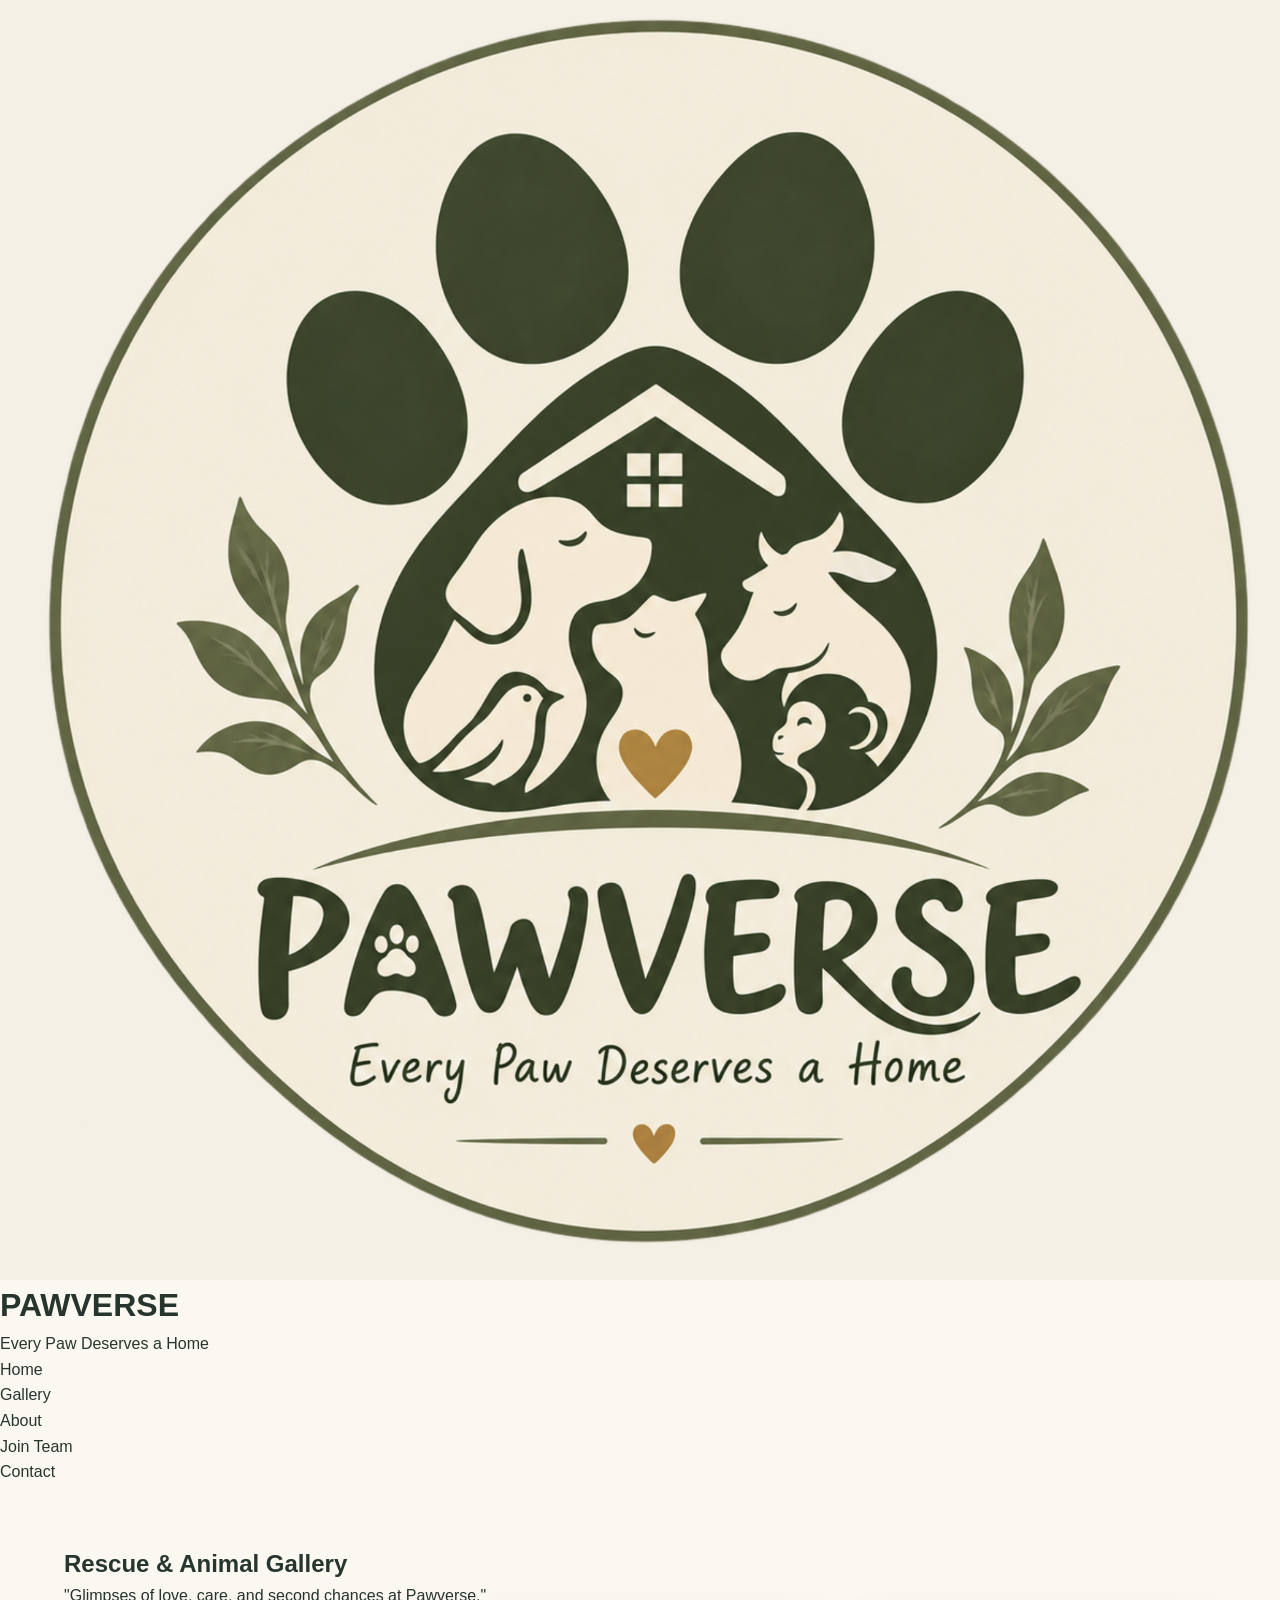
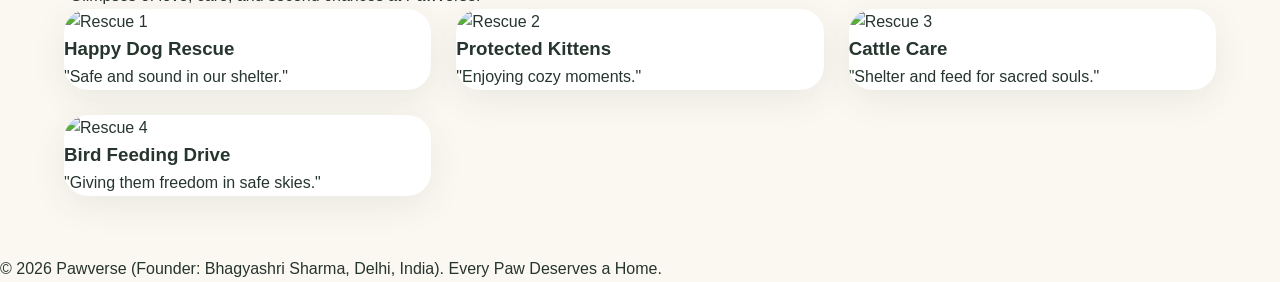
==== commit ecf342c4: "Refactor gallery.html with new layout and content Updated the structure and content of the gallery p" ====
--- a/gallery.html
+++ b/gallery.html
@@ -2,460 +2,67 @@
 <html lang="en">
 <head>
     <meta charset="UTF-8">
-
-    <meta
-        name="viewport"
-        content="width=device-width, initial-scale=1.0"
-    >
-
-    <title>Gallery | Pawverse</title>
-
-    <meta
-        name="description"
-        content="Explore the Pawverse animal gallery featuring real photographs of dogs, cats, cows, birds, monkeys and other animals."
-    >
-
+    <meta name="viewport" content="width=device-width, initial-scale=1.0">
+    <title>Gallery - Pawverse</title>
+    <link href="https://fonts.googleapis.com/css2?family=Poppins:wght@300;400;500;600;700&display=swap" rel="stylesheet">
+    <link rel="stylesheet" href="https://cdnjs.cloudflare.com/ajax/libs/font-awesome/6.4.0/css/all.min.css">
     <link rel="stylesheet" href="style.css">
 </head>
-
 <body>
 
-    <!-- ================= HEADER ================= -->
-
-    <header class="site-header">
-
-        <div class="container nav-wrapper">
-
-            <a href="index.html" class="logo-link">
-                <img
-                    src="images/logo.png"
-                    alt="Pawverse Logo"
-                    class="site-logo"
-                >
-            </a>
-
-            <button
-                class="menu-toggle"
-                type="button"
-                aria-label="Open navigation menu"
-            >
-                ☰
-            </button>
-
-            <nav class="main-nav">
-
-                <a href="index.html">Home</a>
-
-                <a href="index.html#animals">
-                    Animals
-                </a>
-
-                <a href="index.html#why-pawverse">
-                    Why Pawverse
-                </a>
-
-                <a href="index.html#get-involved">
-                    Get Involved
-                </a>
-
-                <a href="gallery.html" class="active">
-                    Gallery
-                </a>
-
-                <a href="index.html#contact">
-                    Contact
-                </a>
-
-            </nav>
-
+    <!-- Header -->
+    <header>
+        <div class="logo-container">
+            <img src="images/logo.png" alt="Pawverse Logo">
+            <div class="logo-text">
+                <h1>PAWVERSE</h1>
+                <p>Every Paw Deserves a Home</p>
+            </div>
         </div>
-
+        <nav>
+            <ul>
+                <li><a href="index.html">Home</a></li>
+                <li><a href="gallery.html" class="active">Gallery</a></li>
+                <li><a href="index.html#about">About</a></li>
+                <li><a href="index.html#team">Join Team</a></li>
+                <li><a href="index.html#contact">Contact</a></li>
+            </ul>
+        </nav>
     </header>
 
+    <!-- Gallery Section -->
+    <section class="gallery-page" style="padding: 60px 5%;">
+        <h2 class="section-title">Rescue & Animal Gallery</h2>
+        <p class="section-subtitle">"Glimpses of love, care, and second chances at Pawverse."</p>
+        
+        <div class="animals-grid">
+            <div class="animal-card">
+                <img src="https://images.unsplash.com/photo-1543466835-00a7907e9de1" alt="Rescue 1">
+                <h3>Happy Dog Rescue</h3>
+                <p>"Safe and sound in our shelter."</p>
+            </div>
+            <div class="animal-card">
+                <img src="https://images.unsplash.com/photo-1514888286974-6c03e2ca1dba" alt="Rescue 2">
+                <h3>Protected Kittens</h3>
+                <p>"Enjoying cozy moments."</p>
+            </div>
+            <div class="animal-card">
+                <img src="https://images.unsplash.com/photo-1570042225831-d98fa7577f1e" alt="Rescue 3">
+                <h3>Cattle Care</h3>
+                <p>"Shelter and feed for sacred souls."</p>
+            </div>
+            <div class="animal-card">
+                <img src="https://images.unsplash.com/photo-1444464666168-49d633b86797" alt="Rescue 4">
+                <h3>Bird Feeding Drive</h3>
+                <p>"Giving them freedom in safe skies."</p>
+            </div>
+        </div>
+    </section>
 
-    <!-- ================= GALLERY INTRO ================= -->
-
-    <main>
-
-        <section class="gallery-preview">
-
-            <div class="container">
-
-                <div class="section-heading">
-
-                    <span class="section-label">
-                        Pawverse Gallery
-                    </span>
-
-                    <h1>
-                        A World Full of
-                        <em>Life</em>
-                    </h1>
-
-                    <p>
-                        Every animal has a story, a personality and
-                        a place in our world. Explore the Pawverse
-                        collection of real animal photographs.
-                    </p>
-
-                </div>
-
-
-                <!-- ================= ANIMAL GALLERY ================= -->
-
-                <div class="preview-grid">
-
-
-                    <!-- DOGS -->
-
-                    <a
-                        id="dogs"
-                        class="preview-image"
-                        href="https://images.unsplash.com/photo-1552053831-71594a27632d?auto=format&fit=crop&w=1600&q=90"
-                        target="_blank"
-                        rel="noopener noreferrer"
-                    >
-
-                        <img
-                            src="https://images.unsplash.com/photo-1552053831-71594a27632d?auto=format&fit=crop&w=1600&q=90"
-                            alt="Dog"
-                            loading="lazy"
-                        >
-
-                        <span>
-                            Dogs
-                        </span>
-
-                    </a>
-
-
-                    <!-- CATS -->
-
-                    <a
-                        id="cats"
-                        class="preview-image"
-                        href="https://images.unsplash.com/photo-1514888286974-6c03e2ca1dba?auto=format&fit=crop&w=1600&q=90"
-                        target="_blank"
-                        rel="noopener noreferrer"
-                    >
-
-                        <img
-                            src="https://images.unsplash.com/photo-1514888286974-6c03e2ca1dba?auto=format&fit=crop&w=1600&q=90"
-                            alt="Cat"
-                            loading="lazy"
-                        >
-
-                        <span>
-                            Cats
-                        </span>
-
-                    </a>
-
-
-                    <!-- COWS -->
-
-                    <a
-                        id="cows"
-                        class="preview-image"
-                        href="https://images.unsplash.com/photo-1500595046743-cd271d694d30?auto=format&fit=crop&w=1600&q=90"
-                        target="_blank"
-                        rel="noopener noreferrer"
-                    >
-
-                        <img
-                            src="https://images.unsplash.com/photo-1500595046743-cd271d694d30?auto=format&fit=crop&w=1600&q=90"
-                            alt="Cow"
-                            loading="lazy"
-                        >
-
-                        <span>
-                            Cows
-                        </span>
-
-                    </a>
-
-
-                    <!-- BIRDS -->
-
-                    <a
-                        id="birds"
-                        class="preview-image"
-                        href="https://images.unsplash.com/photo-1444464666168-49d633b86797?auto=format&fit=crop&w=1600&q=90"
-                        target="_blank"
-                        rel="noopener noreferrer"
-                    >
-
-                        <img
-                            src="https://images.unsplash.com/photo-1444464666168-49d633b86797?auto=format&fit=crop&w=1600&q=90"
-                            alt="Bird"
-                            loading="lazy"
-                        >
-
-                        <span>
-                            Birds
-                        </span>
-
-                    </a>
-
-
-                    <!-- MONKEYS -->
-
-                    <a
-                        id="monkeys"
-                        class="preview-image"
-                        href="https://images.unsplash.com/photo-1540573133985-87b6da6d54a9?auto=format&fit=crop&w=1600&q=90"
-                        target="_blank"
-                        rel="noopener noreferrer"
-                    >
-
-                        <img
-                            src="https://images.unsplash.com/photo-1540573133985-87b6da6d54a9?auto=format&fit=crop&w=1600&q=90"
-                            alt="Monkey"
-                            loading="lazy"
-                        >
-
-                        <span>
-                            Monkeys
-                        </span>
-
-                    </a>
-
-
-                    <!-- OTHER ANIMALS -->
-
-                    <a
-                        id="other-animals"
-                        class="preview-image"
-                        href="https://images.unsplash.com/photo-1549366021-9f761d450615?auto=format&fit=crop&w=1600&q=90"
-                        target="_blank"
-                        rel="noopener noreferrer"
-                    >
-
-                        <img
-                            src="https://images.unsplash.com/photo-1549366021-9f761d450615?auto=format&fit=crop&w=1600&q=90"
-                            alt="Wild animal"
-                            loading="lazy"
-                        >
-
-                        <span>
-                            Other Animals
-                        </span>
-
-                    </a>
-
-                </div>
-
-            </div>
-
-        </section>
-
-
-        <!-- ================= GALLERY MESSAGE ================= -->
-
-        <section class="story-section">
-
-            <div class="container">
-
-                <div class="section-heading">
-
-                    <span class="section-label">
-                        More Than a Photograph
-                    </span>
-
-                    <h2>
-                        See them.
-                        <em>Notice them.</em>
-                        Care about them.
-                    </h2>
-
-                    <p>
-                        The Pawverse gallery is more than a collection
-                        of beautiful photographs. It is a reminder that
-                        animals share our world with us and deserve
-                        kindness, attention and responsible care.
-                    </p>
-
-                </div>
-
-            </div>
-
-        </section>
-
-
-        <!-- ================= GET INVOLVED CTA ================= -->
-
-        <section class="final-cta">
-
-            <div class="container">
-
-                <div class="final-cta-inner">
-
-                    <span class="section-label">
-                        Be Part of Pawverse
-                    </span>
-
-                    <h2>
-                        Every small act of care
-                        can become a bigger change.
-                    </h2>
-
-                    <p>
-                        Whether you want to volunteer, learn,
-                        support animals, share your skills or simply
-                        understand animal care better, there is a
-                        place for you here.
-                    </p>
-
-                    <div class="hero-actions">
-
-                        <a
-                            href="index.html#get-involved"
-                            class="btn btn-primary"
-                        >
-                            Get Involved
-                        </a>
-
-                        <a
-                            href="index.html#contact"
-                            class="btn btn-secondary"
-                        >
-                            Contact Pawverse
-                        </a>
-
-                    </div>
-
-                </div>
-
-            </div>
-
-        </section>
-
-    </main>
-
-
-    <!-- ================= FOOTER ================= -->
-
-    <footer
-        class="site-footer"
-        id="contact"
-    >
-
-        <div class="container footer-grid">
-
-
-            <!-- BRAND -->
-
-            <div class="footer-column">
-
-                <a
-                    href="index.html"
-                    class="logo-link"
-                >
-
-                    <img
-                        src="images/logo.png"
-                        alt="Pawverse Logo"
-                        class="site-logo"
-                    >
-
-                </a>
-
-                <p>
-                    A growing vision for a kinder and more
-                    responsible relationship between people
-                    and animals.
-                </p>
-
-            </div>
-
-
-            <!-- QUICK LINKS -->
-
-            <div class="footer-column">
-
-                <h3>
-                    Explore
-                </h3>
-
-                <a href="index.html">
-                    Home
-                </a>
-
-                <a href="index.html#animals">
-                    Animals
-                </a>
-
-                <a href="index.html#why-pawverse">
-                    Why Pawverse
-                </a>
-
-                <a href="index.html#get-involved">
-                    Get Involved
-                </a>
-
-                <a href="gallery.html">
-                    Gallery
-                </a>
-
-            </div>
-
-
-            <!-- CONTACT -->
-
-            <div class="footer-column">
-
-                <h3>
-                    Connect
-                </h3>
-
-                <a href="mailto:pawverseindia2004@gmail.com">
-                    pawverseindia2004@gmail.com
-                </a>
-
-                <a
-                    href="https://www.instagram.com/pawverseindia/"
-                    target="_blank"
-                    rel="noopener noreferrer"
-                >
-                    Instagram
-                </a>
-
-                <a
-                    href="https://www.facebook.com/pawverseindia/"
-                    target="_blank"
-                    rel="noopener noreferrer"
-                >
-                    Facebook
-                </a>
-
-                <a
-                    href="#"
-                    aria-label="LinkedIn"
-                >
-                    LinkedIn
-                </a>
-
-            </div>
-
-        </div>
-
-
-        <div class="container footer-bottom">
-
-            <p>
-                © 2026 Pawverse. Built with care for animals.
-            </p>
-
-            <p>
-                Delhi, India
-            </p>
-
-        </div>
-
+    <!-- Footer -->
+    <footer>
+        <p>&copy; 2026 Pawverse (Founder: Bhagyashri Sharma, Delhi, India). Every Paw Deserves a Home.</p>
     </footer>
-
-
-    <script src="script.js"></script>
 
 </body>
 </html>
--- a/style.css
+++ b/style.css
@@ -1,49 +1,23 @@
-/* =========================================================
+/* =========================
    PAWVERSE
-   Main Stylesheet
-   ========================================================= */
-
-
-/* =========================
-   1. ROOT VARIABLES
-   ========================= */
+   Main Styles
+========================= */
 
 :root {
-    --cream: #f7f3e9;
-    --cream-light: #fcfaf4;
-    --cream-dark: #ebe4d4;
-
-    --olive: #536044;
-    --olive-dark: #39442f;
-    --olive-light: #75815d;
-
-    --gold: #b08a4a;
-    --gold-light: #d4b477;
-
-    --brown: #5a4b3d;
-    --text: #30342b;
-    --muted: #707367;
+    --forest: #173f32;
+    --forest-dark: #0e2d24;
+    --forest-light: #28604c;
+    --cream: #f5f0e6;
+    --cream-light: #fbf8f1;
+    --cream-dark: #e9dfce;
+    --text: #26352e;
+    --muted: #68756e;
     --white: #ffffff;
-
-    --border: rgba(83, 96, 68, 0.16);
-
-    --shadow-sm: 0 8px 25px rgba(48, 52, 43, 0.07);
-    --shadow-md: 0 18px 45px rgba(48, 52, 43, 0.11);
-    --shadow-lg: 0 28px 70px rgba(48, 52, 43, 0.16);
-
-    --radius-sm: 10px;
-    --radius-md: 18px;
-    --radius-lg: 28px;
-
-    --container: 1180px;
-
-    --transition: 0.3s ease;
-}
-
-
-/* =========================
-   2. RESET
-   ========================= */
+    --gold: #c49a54;
+    --shadow: 0 18px 50px rgba(23, 63, 50, 0.12);
+    --radius: 24px;
+    --max-width: 1180px;
+}
 
 * {
     margin: 0;
@@ -53,1655 +27,913 @@
 
 html {
     scroll-behavior: smooth;
-    scroll-padding-top: 90px;
 }
 
 body {
-    font-family:
-        Inter,
-        "Segoe UI",
-        Arial,
-        sans-serif;
-
-    background: var(--cream);
+    font-family: Arial, Helvetica, sans-serif;
+    background: var(--cream-light);
     color: var(--text);
-    line-height: 1.7;
-    overflow-x: hidden;
-}
-
-body.menu-open {
-    overflow: hidden;
+    line-height: 1.6;
 }
 
 img {
     display: block;
-    width: 100%;
+    max-width: 100%;
+}
+
+button,
+input,
+textarea {
+    font: inherit;
+}
+
+button {
+    cursor: pointer;
 }
 
 a {
+    text-decoration: none;
     color: inherit;
-    text-decoration: none;
-}
-
-button,
-a {
-    -webkit-tap-highlight-color: transparent;
-}
-
-button {
-    font: inherit;
-}
-
-::selection {
-    background: var(--olive);
-    color: var(--white);
-}
-
-
-/* =========================
-   3. GLOBAL CONTAINER
-   ========================= */
+}
 
 .container {
-    width: min(
-        calc(100% - 48px),
-        var(--container)
-    );
-
-    margin-inline: auto;
-}
-
-
-/* =========================
-   4. TYPOGRAPHY
-   ========================= */
-
-.eyebrow {
-    display: inline-flex;
-    align-items: center;
-    gap: 10px;
-
-    color: var(--gold);
-    font-size: 0.72rem;
-    font-weight: 800;
-    letter-spacing: 0.18em;
-    text-transform: uppercase;
-}
-
-.eyebrow::before {
-    content: "";
-    width: 28px;
-    height: 1px;
-    background: currentColor;
-}
-
-h1,
-h2,
-h3 {
-    font-family:
-        Georgia,
-        "Times New Roman",
-        serif;
-
-    font-weight: 500;
-    line-height: 1.08;
-}
-
-h1 span,
-h2 span {
-    color: var(--olive);
-}
-
-p {
-    color: var(--muted);
-}
-
-
-/* =========================
-   5. HEADER
-   ========================= */
-
-.site-header {
+    width: min(92%, var(--max-width));
+    margin: auto;
+}
+
+
+/* ================= HEADER ================= */
+
+.header {
     position: fixed;
     top: 0;
     left: 0;
     width: 100%;
-
     z-index: 1000;
-
-    background: rgba(247, 243, 233, 0.94);
-
-    backdrop-filter: blur(16px);
-    -webkit-backdrop-filter: blur(16px);
-
-    border-bottom: 1px solid var(--border);
-}
-
-.nav-wrapper {
-    min-height: 78px;
-
+    background: rgba(245, 240, 230, 0.94);
+    backdrop-filter: blur(15px);
+    border-bottom: 1px solid rgba(23, 63, 50, 0.08);
+}
+
+.nav-container {
+    min-height: 82px;
     display: flex;
     align-items: center;
     justify-content: space-between;
-
     gap: 30px;
 }
 
-.logo-link {
-    display: inline-flex;
-    align-items: center;
-    gap: 11px;
-
-    flex-shrink: 0;
-
-    font-family:
-        Georgia,
-        "Times New Roman",
-        serif;
-
-    font-size: 1.35rem;
-    font-weight: 700;
-    color: var(--olive-dark);
-}
-
-.logo-link img {
-    width: 44px;
-    height: 44px;
-
-    object-fit: contain;
-
-    border-radius: 50%;
-}
-
-.main-nav {
+.logo {
+    width: 105px;
+    height: auto;
+}
+
+.nav {
     display: flex;
     align-items: center;
-    gap: 27px;
-}
-
-.main-nav a {
+    gap: 28px;
+}
+
+.nav a {
+    font-size: 14px;
+    font-weight: 700;
+    color: var(--forest);
     position: relative;
-
-    color: var(--text);
-
-    font-size: 0.83rem;
-    font-weight: 700;
-
-    transition: color var(--transition);
-}
-
-.main-nav a::after {
+    padding: 8px 0;
+}
+
+.nav a::after {
     content: "";
-
     position: absolute;
     left: 0;
-    bottom: -7px;
-
+    bottom: 0;
     width: 0;
     height: 2px;
-
     background: var(--gold);
-
-    transition: width var(--transition);
-}
-
-.main-nav a:hover {
-    color: var(--olive);
-}
-
-.main-nav a:hover::after {
+    transition: 0.3s;
+}
+
+.nav a:hover::after {
     width: 100%;
 }
-
-
-/* =========================
-   MOBILE MENU BUTTON
-   ========================= */
 
 .menu-toggle {
     display: none;
-
-    width: 45px;
-    height: 45px;
-
-    border: 1px solid var(--border);
+    border: none;
+    background: transparent;
+    width: 40px;
+}
+
+.menu-toggle span {
+    display: block;
+    height: 3px;
+    background: var(--forest);
+    margin: 6px 0;
+    border-radius: 10px;
+}
+
+
+/* ================= HERO ================= */
+
+.hero {
+    padding: 155px 0 90px;
+    background:
+        radial-gradient(circle at 90% 10%, rgba(196, 154, 84, 0.16), transparent 25%),
+        var(--cream);
+}
+
+.hero-content {
+    width: min(92%, var(--max-width));
+    margin: auto;
+    display: grid;
+    grid-template-columns: 0.9fr 1.1fr;
+    align-items: center;
+    gap: 70px;
+}
+
+.small-label,
+.eyebrow {
+    display: inline-block;
+    color: var(--forest-light);
+    font-size: 12px;
+    font-weight: 800;
+    letter-spacing: 3px;
+    margin-bottom: 14px;
+}
+
+.hero h1 {
+    color: var(--forest);
+    font-size: clamp(48px, 6vw, 82px);
+    line-height: 0.98;
+    letter-spacing: -3px;
+    margin-bottom: 28px;
+}
+
+.hero h1 span,
+.section-heading h2 span,
+.founder-content h3,
+.open-all h2 span {
+    color: var(--forest-light);
+}
+
+.hero-message {
+    max-width: 570px;
+    font-size: 18px;
+    color: var(--muted);
+    margin-bottom: 32px;
+}
+
+.hero-buttons {
+    display: flex;
+    gap: 14px;
+    flex-wrap: wrap;
+}
+
+.btn {
+    display: inline-flex;
+    justify-content: center;
+    align-items: center;
+    padding: 14px 24px;
+    border-radius: 50px;
+    font-weight: 800;
+    border: 2px solid transparent;
+    transition: 0.3s;
+}
+
+.btn-primary {
+    background: var(--forest);
+    color: white;
+}
+
+.btn-primary:hover {
+    background: var(--forest-light);
+    transform: translateY(-3px);
+}
+
+.btn-outline {
+    border-color: var(--forest);
+    color: var(--forest);
+}
+
+.btn-outline:hover {
+    background: var(--forest);
+    color: white;
+}
+
+.hero-image-wrapper {
+    position: relative;
+}
+
+.hero-image {
+    width: 100%;
+    height: 510px;
+    object-fit: cover;
+    border-radius: 35px;
+    box-shadow: var(--shadow);
+}
+
+.hero-badge {
+    position: absolute;
+    bottom: 25px;
+    left: 25px;
+    background: var(--cream);
+    padding: 17px 22px;
+    border-radius: 18px;
+    box-shadow: var(--shadow);
+}
+
+.hero-badge strong,
+.hero-badge span {
+    display: block;
+}
+
+.hero-badge strong {
+    color: var(--forest);
+}
+
+.hero-badge span {
+    color: var(--muted);
+    font-size: 13px;
+}
+
+
+/* ================= QUOTE ================= */
+
+.quote-strip {
+    background: var(--forest);
+    color: var(--cream);
+    text-align: center;
+    padding: 28px 0;
+}
+
+.quote-strip p {
+    font-family: Georgia, serif;
+    font-style: italic;
+    font-size: 18px;
+}
+
+
+/* ================= GENERAL SECTIONS ================= */
+
+.section {
+    padding: 110px 0;
+}
+
+.section-heading {
+    text-align: center;
+    max-width: 700px;
+    margin: 0 auto 55px;
+}
+
+.section-heading h2 {
+    color: var(--forest);
+    font-size: clamp(38px, 5vw, 58px);
+    line-height: 1.1;
+    margin-bottom: 15px;
+}
+
+.section-heading p {
+    color: var(--muted);
+}
+
+
+/* ================= ABOUT ================= */
+
+.about {
+    background: var(--cream-light);
+}
+
+.founder-card {
+    display: grid;
+    grid-template-columns: 0.8fr 1.2fr;
+    gap: 65px;
+    align-items: center;
+    background: var(--white);
+    padding: 35px;
+    border-radius: 32px;
+    box-shadow: var(--shadow);
+}
+
+.founder-photo {
+    width: 100%;
+    height: 480px;
+    object-fit: cover;
+    border-radius: 25px;
+}
+
+.founder-label {
+    color: var(--gold);
+    font-weight: 800;
+    letter-spacing: 3px;
+    font-size: 12px;
+}
+
+.founder-content h3 {
+    font-size: clamp(36px, 4vw, 52px);
+    margin: 8px 0;
+}
+
+.location {
+    color: var(--muted);
+}
+
+.divider {
+    width: 70px;
+    height: 3px;
+    background: var(--gold);
+    margin: 25px 0;
+}
+
+.motive {
+    font-size: 20px;
+    color: var(--text);
+    line-height: 1.8;
+}
+
+.founder-note {
+    margin-top: 25px;
+    color: var(--muted);
+}
+
+
+/* ================= ANIMALS ================= */
+
+.animals {
+    background: var(--cream);
+}
+
+.animals-grid {
+    display: grid;
+    grid-template-columns: repeat(3, 1fr);
+    gap: 25px;
+}
+
+.animal-card {
+    background: var(--white);
+    border-radius: var(--radius);
+    overflow: hidden;
+    box-shadow: 0 10px 35px rgba(23, 63, 50, 0.08);
+    transition: 0.35s;
+}
+
+.animal-card:hover {
+    transform: translateY(-8px);
+    box-shadow: var(--shadow);
+}
+
+.animal-image-box {
+    height: 270px;
+    position: relative;
+    overflow: hidden;
+}
+
+.animal-image-box img {
+    width: 100%;
+    height: 100%;
+    object-fit: cover;
+    transition: 0.5s;
+}
+
+.animal-card:hover img {
+    transform: scale(1.06);
+}
+
+.animal-tag {
+    position: absolute;
+    left: 18px;
+    top: 18px;
+    background: var(--cream);
+    color: var(--forest);
+    padding: 7px 13px;
+    border-radius: 30px;
+    font-size: 11px;
+    font-weight: 800;
+    letter-spacing: 1px;
+}
+
+.animal-content {
+    padding: 25px;
+}
+
+.animal-content h3 {
+    color: var(--forest);
+    font-size: 26px;
+    margin-bottom: 8px;
+}
+
+.animal-content p {
+    color: var(--muted);
+    font-size: 14px;
+}
+
+.animal-content blockquote {
+    border-left: 3px solid var(--gold);
+    margin-top: 18px;
+    padding-left: 14px;
+    color: var(--forest-light);
+    font-family: Georgia, serif;
+    font-style: italic;
+    font-size: 14px;
+}
+
+
+/* ================= DARK QUOTE ================= */
+
+.dark-quote {
+    background: var(--forest-dark);
+    color: var(--cream);
+    text-align: center;
+    padding: 85px 20px;
+}
+
+.quote-symbol {
+    color: var(--gold);
+    font-family: Georgia, serif;
+    font-size: 80px;
+    line-height: 0.6;
+}
+
+.dark-quote p {
+    max-width: 800px;
+    margin: 20px auto 0;
+    font-family: Georgia, serif;
+    font-size: clamp(25px, 4vw, 38px);
+    line-height: 1.4;
+    font-style: italic;
+}
+
+
+/* ================= JOIN ================= */
+
+.join {
+    background: var(--cream-light);
+}
+
+.roles-grid {
+    display: grid;
+    grid-template-columns: repeat(3, 1fr);
+    gap: 20px;
+}
+
+.role-card {
+    text-align: left;
+    border: 1px solid var(--cream-dark);
+    background: var(--white);
+    padding: 28px;
+    border-radius: 22px;
+    color: var(--text);
+    transition: 0.3s;
+}
+
+.role-card:hover {
+    border-color: var(--forest-light);
+    transform: translateY(-5px);
+    box-shadow: var(--shadow);
+}
+
+.role-icon {
+    font-size: 35px;
+    display: block;
+    margin-bottom: 15px;
+}
+
+.role-card h3 {
+    color: var(--forest);
+    margin-bottom: 7px;
+}
+
+.role-card p {
+    color: var(--muted);
+    font-size: 14px;
+    margin-bottom: 18px;
+}
+
+.apply-text {
+    color: var(--forest-light);
+    font-size: 13px;
+    font-weight: 800;
+}
+
+
+/* ================= OPEN FOR ALL ================= */
+
+.open-all {
+    background: var(--forest);
+    color: var(--cream);
+}
+
+.open-all-box {
+    position: relative;
+    overflow: hidden;
+    padding: 70px;
+    border-radius: 35px;
+    background:
+        radial-gradient(circle at 90% 10%, rgba(196, 154, 84, 0.25), transparent 30%),
+        var(--forest-dark);
+}
+
+.eyebrow.light {
+    color: var(--gold);
+}
+
+.open-all h2 {
+    max-width: 650px;
+    font-size: clamp(38px, 5vw, 60px);
+    line-height: 1.05;
+    margin-bottom: 22px;
+}
+
+.open-all-text p {
+    max-width: 680px;
+    color: rgba(245, 240, 230, 0.75);
+    font-size: 17px;
+    margin-bottom: 20px;
+}
+
+.open-all-text strong {
+    color: var(--cream);
+}
+
+.everyone-options {
+    display: grid;
+    grid-template-columns: repeat(5, 1fr);
+    gap: 12px;
+    margin-top: 45px;
+}
+
+.everyone-card {
+    border: 1px solid rgba(245, 240, 230, 0.18);
+    background: rgba(245, 240, 230, 0.07);
+    color: var(--cream);
+    padding: 20px 12px;
+    border-radius: 18px;
+    transition: 0.3s;
+}
+
+.everyone-card:hover {
+    background: rgba(245, 240, 230, 0.15);
+    transform: translateY(-4px);
+}
+
+.everyone-card span {
+    display: block;
+    margin-top: 8px;
+    font-size: 12px;
+    font-weight: 700;
+}
+
+.big-join-button {
+    margin-top: 30px;
+    border: none;
+    background: var(--gold);
+    color: var(--forest-dark);
+    padding: 15px 28px;
+    border-radius: 50px;
+    font-weight: 800;
+}
+
+
+/* ================= CONTACT ================= */
+
+.contact {
+    background: var(--cream);
+}
+
+.social-grid {
+    max-width: 850px;
+    margin: auto;
+    display: grid;
+    grid-template-columns: repeat(2, 1fr);
+    gap: 18px;
+}
+
+.social-card {
+    display: flex;
+    align-items: center;
+    gap: 18px;
+    padding: 22px;
+    background: var(--white);
+    border-radius: 20px;
+    border: 1px solid var(--cream-dark);
+    transition: 0.3s;
+}
+
+.social-card:hover {
+    transform: translateY(-4px);
+    box-shadow: var(--shadow);
+}
+
+.social-card > span {
+    width: 48px;
+    height: 48px;
+    display: grid;
+    place-items: center;
     border-radius: 50%;
-
-    background: var(--cream-light);
-
-    cursor: pointer;
-
+    background: var(--forest);
+    color: white;
+    font-size: 22px;
+    font-weight: 800;
+}
+
+.social-card div {
+    flex: 1;
+}
+
+.social-card strong {
+    display: block;
+    color: var(--forest);
+}
+
+.social-card small {
+    color: var(--muted);
+}
+
+.social-card b {
+    color: var(--forest-light);
+}
+
+
+/* ================= FINAL CTA ================= */
+
+.final-cta {
+    text-align: center;
+    padding: 110px 20px;
+    background: var(--forest-light);
+    color: var(--cream);
+}
+
+.final-cta > div > span {
+    font-size: 12px;
+    letter-spacing: 5px;
+    font-weight: 800;
+    color: var(--gold);
+}
+
+.final-cta h2 {
+    font-family: Georgia, serif;
+    font-size: clamp(42px, 6vw, 75px);
+    line-height: 1.05;
+    margin: 18px 0 30px;
+}
+
+.btn-light {
+    background: var(--cream);
+    color: var(--forest);
+}
+
+
+/* ================= FOOTER ================= */
+
+.footer {
+    background: var(--forest-dark);
+    color: rgba(245, 240, 230, 0.7);
+    padding: 35px 0;
+}
+
+.footer-content {
+    display: flex;
+    justify-content: space-between;
+    align-items: center;
+    gap: 30px;
+}
+
+.footer-logo {
+    width: 90px;
+    margin-bottom: 8px;
+}
+
+.footer-right {
+    text-align: right;
+    font-size: 13px;
+}
+
+
+/* ================= MODAL ================= */
+
+.modal-overlay {
+    position: fixed;
+    inset: 0;
+    background: rgba(5, 20, 15, 0.72);
+    backdrop-filter: blur(6px);
+    display: none;
     align-items: center;
     justify-content: center;
-
-    flex-direction: column;
-    gap: 5px;
-}
-
-.menu-toggle span {
-    width: 19px;
-    height: 2px;
-
-    background: var(--olive-dark);
-
-    transition: var(--transition);
-}
-
-.menu-toggle.active span:nth-child(1) {
-    transform: translateY(7px) rotate(45deg);
-}
-
-.menu-toggle.active span:nth-child(2) {
-    opacity: 0;
-}
-
-.menu-toggle.active span:nth-child(3) {
-    transform: translateY(-7px) rotate(-45deg);
-}
-
-
-/* =========================
-   6. BUTTONS
-   ========================= */
-
-.btn {
-    min-height: 52px;
-
-    padding: 0 25px;
-
-    display: inline-flex;
-    align-items: center;
-    justify-content: center;
-
-    border-radius: 999px;
-
-    font-size: 0.82rem;
-    font-weight: 800;
-
-    transition:
-        transform var(--transition),
-        background var(--transition),
-        color var(--transition),
-        border-color var(--transition),
-        box-shadow var(--transition);
-}
-
-.btn:hover {
-    transform: translateY(-3px);
-}
-
-.btn-primary {
-    background: var(--olive);
-    color: var(--white);
-
-    box-shadow: 0 12px 25px rgba(83, 96, 68, 0.22);
-}
-
-.btn-primary:hover {
-    background: var(--olive-dark);
-    box-shadow: 0 16px 32px rgba(83, 96, 68, 0.28);
-}
-
-.btn-secondary {
-    background: rgba(255, 255, 255, 0.12);
-    color: var(--white);
-
-    border: 1px solid rgba(255, 255, 255, 0.5);
-
-    backdrop-filter: blur(8px);
-}
-
-.btn-secondary:hover {
-    background: var(--white);
-    color: var(--olive-dark);
-}
-
-.btn-outline {
-    border: 1px solid var(--olive);
-    color: var(--olive);
+    padding: 20px;
+    z-index: 2000;
+}
+
+.modal-overlay.active {
+    display: flex;
+}
+
+.application-modal {
+    width: min(100%, 520px);
+    max-height: 90vh;
+    overflow-y: auto;
+    position: relative;
+    background: var(--cream-light);
+    border-radius: 28px;
+    padding: 35px;
+    box-shadow: 0 30px 80px rgba(0, 0, 0, 0.25);
+}
+
+.modal-close {
+    position: absolute;
+    right: 20px;
+    top: 15px;
+    border: none;
     background: transparent;
-}
-
-.btn-outline:hover {
-    background: var(--olive);
-    color: var(--white);
-}
-
-
-/* =========================
-   7. HERO
-   ========================= */
-
-.hero-section {
-    min-height: 760px;
-
-    position: relative;
-
-    display: flex;
-    align-items: center;
-
-    overflow: hidden;
-
-    padding-top: 78px;
-
-    background:
-        linear-gradient(
-            90deg,
-            rgba(28, 34, 25, 0.84) 0%,
-            rgba(28, 34, 25, 0.60) 48%,
-            rgba(28, 34, 25, 0.24) 100%
-        );
-}
-
-.hero-image {
-    position: absolute;
-    inset: 0;
-
-    z-index: -2;
-
-    background-image:
-        url("https://images.unsplash.com/photo-1450778869180-41d0601e046e?auto=format&fit=crop&w=2000&q=90");
-
-    background-size: cover;
-    background-position: center;
-}
-
-.hero-overlay {
-    position: absolute;
-    inset: 0;
-
-    z-index: -1;
-
-    background:
-        linear-gradient(
-            90deg,
-            rgba(25, 31, 23, 0.82),
-            rgba(25, 31, 23, 0.38)
-        );
-}
-
-.hero-content {
-    padding-block: 100px;
-}
-
-.hero-content .eyebrow {
-    color: var(--gold-light);
-}
-
-.hero-content h1 {
-    max-width: 760px;
-
-    margin-top: 22px;
-
-    color: var(--white);
-
-    font-size:
-        clamp(3.4rem, 7vw, 6.7rem);
-
-    letter-spacing: -0.04em;
-}
-
-.hero-content h1 span {
+    color: var(--forest);
+    font-size: 32px;
+}
+
+.application-modal h2 {
+    color: var(--forest);
+    font-size: 34px;
+    margin-bottom: 7px;
+}
+
+.application-modal h2 span {
+    color: var(--forest-light);
+}
+
+.application-modal > p {
+    color: var(--muted);
+    margin-bottom: 22px;
+}
+
+#applicationForm label {
     display: block;
-    color: var(--gold-light);
-}
-
-.hero-lead {
-    max-width: 650px;
-
-    margin-top: 28px;
-
-    color: rgba(255, 255, 255, 0.84);
-
-    font-size: 1.08rem;
-}
-
-.hero-actions {
-    display: flex;
-    flex-wrap: wrap;
-    gap: 13px;
-
-    margin-top: 34px;
-}
-
-.hero-quote {
-    display: flex;
-    align-items: center;
-    gap: 12px;
-
-    max-width: 500px;
-
-    margin-top: 45px;
-}
-
-.quote-mark {
-    color: var(--gold-light);
-
-    font-family: Georgia, serif;
-
-    font-size: 3rem;
-    line-height: 0.6;
-}
-
-.hero-quote p {
-    color: rgba(255, 255, 255, 0.75);
-
-    font-family: Georgia, serif;
-    font-style: italic;
-
-    font-size: 1rem;
-}
-
-
-/* =========================
-   8. INTRO
-   ========================= */
-
-.intro-section {
-    padding: 120px 0;
-    background: var(--cream-light);
-}
-
-.intro-grid {
-    display: grid;
-
-    grid-template-columns:
-        170px
-        1fr;
-
-    gap: 60px;
-}
-
-.section-label {
-    padding-top: 5px;
-}
-
-.section-label span {
-    display: block;
-
-    color: var(--gold);
-
-    font-family: Georgia, serif;
-    font-size: 2.5rem;
-}
-
-.section-label p {
-    margin-top: 8px;
-
-    font-size: 0.7rem;
-    font-weight: 800;
-
-    letter-spacing: 0.15em;
-    text-transform: uppercase;
-}
-
-.intro-content {
-    max-width: 850px;
-}
-
-.intro-content h2 {
-    margin-top: 18px;
-
-    font-size:
-        clamp(2.6rem, 5vw, 4.7rem);
-
-    letter-spacing: -0.035em;
-}
-
-.intro-content p {
-    max-width: 780px;
-
-    margin-top: 24px;
-
-    font-size: 1.02rem;
-}
-
-.text-link {
-    display: inline-flex;
-    align-items: center;
-    gap: 10px;
-
-    margin-top: 30px;
-
-    color: var(--olive);
-
-    font-size: 0.85rem;
-    font-weight: 800;
-
-    border-bottom: 1px solid var(--olive);
-
-    padding-bottom: 4px;
-
-    transition: gap var(--transition);
-}
-
-.text-link:hover {
-    gap: 17px;
-}
-
-
-/* =========================
-   9. ANIMALS
-   ========================= */
-
-.animals-section {
-    padding: 120px 0;
-
-    background: var(--cream-dark);
-}
-
-.section-heading {
-    display: flex;
-    align-items: flex-end;
-    justify-content: space-between;
-
-    gap: 50px;
-
-    margin-bottom: 55px;
-}
-
-.section-heading h2 {
-    max-width: 650px;
-
+    color: var(--forest);
+    font-size: 13px;
+    font-weight: 700;
+    margin-bottom: 15px;
+}
+
+#applicationForm input,
+#applicationForm textarea {
+    width: 100%;
+    margin-top: 7px;
+    border: 1px solid var(--cream-dark);
+    background: white;
+    border-radius: 12px;
+    padding: 13px;
+    outline: none;
+    color: var(--text);
+}
+
+#applicationForm input:focus,
+#applicationForm textarea:focus {
+    border-color: var(--forest-light);
+}
+
+.form-submit {
+    width: 100%;
+    border: none;
+}
+
+.form-note {
+    font-size: 11px;
+    text-align: center;
     margin-top: 15px;
-
-    font-size:
-        clamp(2.7rem, 5vw, 4.6rem);
-
-    letter-spacing: -0.04em;
-}
-
-.section-heading > p {
-    max-width: 430px;
-
-    font-size: 0.96rem;
-}
-
-.animal-grid {
-    display: grid;
-
-    grid-template-columns:
-        repeat(3, 1fr);
-
-    gap: 18px;
-}
-
-.animal-card {
-    min-height: 430px;
-
-    position: relative;
-
-    overflow: hidden;
-
-    border-radius: var(--radius-md);
-
-    background: var(--olive-dark);
-
-    box-shadow: var(--shadow-sm);
-}
-
-.animal-card-large {
-    min-height: 520px;
-}
-
-.animal-card img {
-    position: absolute;
-    inset: 0;
-
-    width: 100%;
-    height: 100%;
-
-    object-fit: cover;
-
-    transition:
-        transform 0.7s ease;
-}
-
-.animal-card::after {
-    content: "";
-
-    position: absolute;
-    inset: 0;
-
-    background:
-        linear-gradient(
-            to top,
-            rgba(22, 27, 20, 0.9) 0%,
-            rgba(22, 27, 20, 0.2) 60%,
-            rgba(22, 27, 20, 0) 100%
-        );
-}
-
-.animal-card:hover img {
-    transform: scale(1.07);
-}
-
-.animal-card-overlay {
-    position: absolute;
-
-    left: 25px;
-    right: 25px;
-    bottom: 23px;
-
-    z-index: 2;
-
-    display: grid;
-
-    grid-template-columns: auto 1fr auto;
-
-    align-items: end;
-
-    gap: 15px;
-
-    color: var(--white);
-}
-
-.animal-card-overlay > span {
-    color: var(--gold-light);
-
-    font-size: 0.7rem;
-    font-weight: 800;
-}
-
-.animal-card-overlay h3 {
-    font-size: 1.7rem;
-}
-
-.animal-card-overlay p {
-    margin-top: 5px;
-
-    color: rgba(255, 255, 255, 0.72);
-
-    font-size: 0.78rem;
-    line-height: 1.5;
-}
-
-.animal-card-overlay strong {
-    width: 36px;
-    height: 36px;
-
-    display: flex;
-    align-items: center;
-    justify-content: center;
-
-    border: 1px solid rgba(255, 255, 255, 0.35);
-    border-radius: 50%;
-
-    font-weight: 400;
-
-    transition:
-        background var(--transition),
-        transform var(--transition);
-}
-
-.animal-card:hover .animal-card-overlay strong {
-    background: var(--gold);
-    border-color: var(--gold);
-
-    transform: translateX(3px);
-}
-
-.center-action {
-    display: flex;
-    justify-content: center;
-
-    margin-top: 45px;
-}
-
-
-/* =========================
-   10. STORY
-   ========================= */
-
-.story-section {
-    padding: 130px 0;
-
-    background: var(--cream-light);
-}
-
-.story-grid {
-    display: grid;
-
-    grid-template-columns:
-        minmax(0, 0.95fr)
-        minmax(0, 1fr);
-
-    gap: 85px;
-
-    align-items: center;
-}
-
-.story-image {
-    position: relative;
-
-    overflow: hidden;
-
-    border-radius: var(--radius-lg);
-
-    box-shadow: var(--shadow-lg);
-}
-
-.story-image > img {
-    min-height: 620px;
-
-    object-fit: cover;
-}
-
-.story-image-caption {
-    position: absolute;
-
-    left: 24px;
-    right: 24px;
-    bottom: 24px;
-
-    padding: 20px;
-
-    border-radius: 15px;
-
-    background: rgba(247, 243, 233, 0.92);
-
-    backdrop-filter: blur(12px);
-}
-
-.story-image-caption span {
-    display: block;
-
-    color: var(--gold);
-
-    font-size: 0.65rem;
-    font-weight: 800;
-
-    letter-spacing: 0.15em;
-}
-
-.story-image-caption strong {
-    display: block;
-
-    margin-top: 5px;
-
-    color: var(--olive-dark);
-
-    font-family: Georgia, serif;
-    font-size: 1.25rem;
-}
-
-.story-content h2 {
-    max-width: 650px;
-
-    margin-top: 18px;
-
-    font-size:
-        clamp(2.7rem, 5vw, 4.5rem);
-
-    letter-spacing: -0.04em;
-}
-
-.story-content > p {
-    max-width: 650px;
-
-    margin-top: 23px;
-
-    font-size: 1rem;
-}
-
-.story-quote {
-    display: flex;
-
-    gap: 18px;
-
-    margin-top: 36px;
-
-    padding: 25px 0 25px 22px;
-
-    border-left: 3px solid var(--gold);
-}
-
-.story-quote > span {
-    color: var(--gold);
-
-    font-family: Georgia, serif;
-    font-size: 3rem;
-    line-height: 0.7;
-}
-
-.story-quote p {
-    color: var(--brown);
-
-    font-family: Georgia, serif;
-    font-style: italic;
-
-    font-size: 1.05rem;
-}
-
-
-/* =========================
-   11. FOUNDER MESSAGE
-   ========================= */
-
-.founder-section {
-    padding: 100px 0;
-
-    background: var(--olive-dark);
-}
-
-.founder-card {
-    max-width: 900px;
-}
-
-.founder-message {
-    text-align: center;
-}
-
-.founder-message .eyebrow {
-    color: var(--gold-light);
-}
-
-.founder-message h2 {
-    margin-top: 20px;
-
-    color: var(--white);
-
-    font-size:
-        clamp(2.6rem, 5vw, 4.6rem);
-
-    letter-spacing: -0.04em;
-}
-
-.founder-message h2 span {
-    color: var(--gold-light);
-}
-
-.founder-message > p {
-    max-width: 760px;
-
-    margin: 24px auto 0;
-
-    color: rgba(255, 255, 255, 0.73);
-
-    font-size: 1rem;
-}
-
-.founder-signature {
-    display: flex;
-    flex-direction: column;
-
-    align-items: center;
-
-    margin-top: 35px;
-}
-
-.founder-signature strong {
-    color: var(--white);
-
-    font-family: Georgia, serif;
-
-    font-size: 1.3rem;
-}
-
-.founder-signature span {
-    color: var(--gold-light);
-
-    font-size: 0.78rem;
-}
-
-
-/* =========================
-   12. GET INVOLVED
-   ========================= */
-
-.involved-section {
-    padding: 125px 0;
-
-    background: var(--cream);
-}
-
-.centered {
-    display: block;
-
-    text-align: center;
-}
-
-.centered h2 {
-    margin-inline: auto;
-}
-
-.centered > p {
-    max-width: 700px;
-
-    margin: 20px auto 0;
-}
-
-.involvement-grid {
-    display: grid;
-
-    grid-template-columns:
-        repeat(3, 1fr);
-
-    gap: 17px;
-}
-
-.involvement-card {
-    min-height: 280px;
-
-    position: relative;
-
-    padding: 32px;
-
-    display: flex;
-    flex-direction: column;
-
-    border: 1px solid var(--border);
-    border-radius: var(--radius-md);
-
-    background: var(--cream-light);
-
-    transition:
-        transform var(--transition),
-        background var(--transition),
-        border-color var(--transition),
-        box-shadow var(--transition);
-}
-
-.involvement-card:hover {
-    transform: translateY(-8px);
-
-    background: var(--white);
-
-    border-color: rgba(83, 96, 68, 0.3);
-
-    box-shadow: var(--shadow-md);
-}
-
-.card-number {
-    color: var(--gold);
-
-    font-size: 0.72rem;
-    font-weight: 800;
-
-    letter-spacing: 0.12em;
-}
-
-.involvement-card h3 {
-    margin-top: 35px;
-
-    color: var(--olive-dark);
-
-    font-size: 1.55rem;
-}
-
-.involvement-card p {
-    margin-top: 10px;
-
-    font-size: 0.88rem;
-}
-
-.card-arrow {
-    width: 38px;
-    height: 38px;
-
-    display: flex;
-    align-items: center;
-    justify-content: center;
-
-    margin-top: auto;
-
-    border-radius: 50%;
-
-    background: var(--cream-dark);
-
-    color: var(--olive);
-
-    transition:
-        background var(--transition),
-        color var(--transition),
-        transform var(--transition);
-}
-
-.involvement-card:hover .card-arrow {
-    background: var(--olive);
-
-    color: var(--white);
-
-    transform: translateX(5px);
-}
-
-
-/* =========================
-   13. OPPORTUNITY
-   ========================= */
-
-.opportunity-section {
-    padding: 100px 0;
-
-    background: var(--gold);
-}
-
-.opportunity-inner {
-    display: grid;
-
-    grid-template-columns:
-        1fr
-        1fr;
-
-    gap: 80px;
-
-    align-items: center;
-}
-
-.opportunity-section .eyebrow {
-    color: var(--olive-dark);
-}
-
-.opportunity-section h2 {
-    margin-top: 17px;
-
-    color: var(--olive-dark);
-
-    font-size:
-        clamp(3rem, 5vw, 5rem);
-}
-
-.opportunity-section h2 span {
-    color: var(--white);
-}
-
-.opportunity-copy p {
-    color: rgba(57, 68, 47, 0.82);
-
-    font-size: 1rem;
-}
-
-.opportunity-copy p + p {
-    margin-top: 13px;
-}
-
-.opportunity-copy .btn {
-    margin-top: 27px;
-
-    background: var(--olive-dark);
-}
-
-.opportunity-copy .btn:hover {
-    background: var(--olive);
-}
-
-
-/* =========================
-   14. GALLERY PREVIEW
-   ========================= */
-
-.gallery-preview {
-    padding: 125px 0;
-
-    background: var(--cream-light);
-}
-
-.preview-grid {
-    display: grid;
-
-    grid-template-columns:
-        1.4fr
-        1fr
-        1fr;
-
-    gap: 17px;
-}
-
-.preview-image {
-    min-height: 390px;
-
-    position: relative;
-
-    overflow: hidden;
-
-    border-radius: var(--radius-md);
-
-    background: var(--olive-dark);
-}
-
-.preview-image-wide {
-    min-height: 460px;
-}
-
-.preview-image img {
-    position: absolute;
-    inset: 0;
-
-    width: 100%;
-    height: 100%;
-
-    object-fit: cover;
-
-    transition:
-        transform 0.7s ease;
-}
-
-.preview-image::after {
-    content: "";
-
-    position: absolute;
-    inset: 0;
-
-    background:
-        linear-gradient(
-            to top,
-            rgba(20, 25, 19, 0.78),
-            transparent 65%
-        );
-}
-
-.preview-image span {
-    position: absolute;
-
-    left: 22px;
-    bottom: 20px;
-
-    z-index: 2;
-
-    color: var(--white);
-
-    font-size: 0.85rem;
-    font-weight: 800;
-}
-
-.preview-image:hover img {
-    transform: scale(1.07);
-}
-
-
-/* =========================
-   15. FINAL CTA
-   ========================= */
-
-.final-cta {
-    padding: 130px 0;
-
-    background:
-        linear-gradient(
-            135deg,
-            var(--olive-dark),
-            var(--olive)
-        );
-
-    text-align: center;
-}
-
-.final-cta-inner {
-    max-width: 850px;
-}
-
-.final-cta .eyebrow {
-    color: var(--gold-light);
-}
-
-.final-cta h2 {
-    margin-top: 20px;
-
-    color: var(--white);
-
-    font-size:
-        clamp(3rem, 6vw, 6rem);
-
-    letter-spacing: -0.045em;
-}
-
-.final-cta h2 span {
-    color: var(--gold-light);
-}
-
-.final-cta p {
-    max-width: 650px;
-
-    margin: 25px auto 0;
-
-    color: rgba(255, 255, 255, 0.75);
-}
-
-.final-cta .hero-actions {
-    justify-content: center;
-}
-
-
-/* =========================
-   16. FOOTER
-   ========================= */
-
-.site-footer {
-    background: #252c20;
-
-    color: var(--white);
-}
-
-.footer-grid {
-    display: grid;
-
-    grid-template-columns:
-        1.6fr
-        1fr
-        1fr;
-
-    gap: 60px;
-
-    padding-top: 75px;
-    padding-bottom: 65px;
-}
-
-.footer-brand .logo-link {
-    color: var(--white);
-}
-
-.footer-brand > p {
-    margin-top: 18px;
-
-    color: rgba(255, 255, 255, 0.62);
-
-    max-width: 280px;
-}
-
-.footer-location {
-    color: var(--gold-light) !important;
-}
-
-.footer-column {
-    display: flex;
-    flex-direction: column;
-
-    gap: 11px;
-}
-
-.footer-column h3 {
-    margin-bottom: 8px;
-
-    color: var(--gold-light);
-
-    font-size: 1rem;
-}
-
-.footer-column a {
-    width: fit-content;
-
-    color: rgba(255, 255, 255, 0.65);
-
-    font-size: 0.86rem;
-
-    transition: color var(--transition);
-}
-
-.footer-column a:hover {
-    color: var(--white);
-}
-
-.footer-bottom {
-    min-height: 70px;
-
-    display: flex;
-    align-items: center;
-    justify-content: space-between;
-
-    gap: 20px;
-
-    border-top: 1px solid rgba(255, 255, 255, 0.1);
-}
-
-.footer-bottom p,
-.footer-bottom a {
-    color: rgba(255, 255, 255, 0.48);
-
-    font-size: 0.76rem;
-}
-
-.footer-bottom a:hover {
-    color: var(--gold-light);
-}
-
-
-/* =========================
-   17. RESPONSIVE
-   ========================= */
-
-@media (max-width: 1050px) {
-
-    .main-nav {
-        gap: 17px;
-    }
-
-    .animal-grid {
-        grid-template-columns:
-            repeat(2, 1fr);
-    }
-
-    .animal-card-large {
-        min-height: 430px;
-    }
-
-    .story-grid {
-        gap: 50px;
-    }
-
-    .involvement-grid {
-        grid-template-columns:
-            repeat(2, 1fr);
-    }
-
-    .preview-grid {
-        grid-template-columns:
-            repeat(2, 1fr);
-    }
-
-    .preview-image-wide {
-        grid-column: span 2;
-    }
-
-}
-
-
-@media (max-width: 800px) {
-
-    .container {
-        width: min(
-            calc(100% - 34px),
-            var(--container)
-        );
-    }
-
-    .menu-toggle {
-        display: flex;
-    }
-
-    .main-nav {
-        position: fixed;
-
-        top: 78px;
+}
+
+
+/* ================= RESPONSIVE ================= */
+
+@media (max-width: 950px) {
+
+    .nav {
+        gap: 16px;
+    }
+
+    .hero-content {
+        grid-template-columns: 1fr;
+    }
+
+    .hero-text {
+        text-align: center;
+    }
+
+    .hero-message {
+        margin-left: auto;
+        margin-right: auto;
+    }
+
+    .hero-buttons {
+        justify-content: center;
+    }
+
+    .hero-image {
+        height: 430px;
+    }
+
+    .founder-card {
+        grid-template-columns: 1fr;
+    }
+
+    .founder-photo {
+        height: 450px;
+    }
+
+    .animals-grid {
+        grid-template-columns: repeat(2, 1fr);
+    }
+
+    .roles-grid {
+        grid-template-columns: repeat(2, 1fr);
+    }
+
+    .everyone-options {
+        grid-template-columns: repeat(2, 1fr);
+    }
+
+}
+
+
+@media (max-width: 720px) {
+
+    .nav {
+        position: absolute;
+        top: 82px;
         left: 0;
-        right: 0;
-
-        display: flex;
+        width: 100%;
+        display: none;
         flex-direction: column;
         align-items: stretch;
-
         gap: 0;
-
-        padding: 15px 18px 22px;
-
-        background: rgba(247, 243, 233, 0.98);
-
-        border-bottom: 1px solid var(--border);
-
-        box-shadow: var(--shadow-md);
-
-        transform:
-            translateY(-120%);
-
-        opacity: 0;
-        visibility: hidden;
-
-        transition:
-            transform 0.3s ease,
-            opacity 0.3s ease,
-            visibility 0.3s ease;
-    }
-
-    .main-nav.open {
-        transform: translateY(0);
-
-        opacity: 1;
-        visibility: visible;
-    }
-
-    .main-nav a {
-        padding: 14px 8px;
-
-        border-bottom: 1px solid var(--border);
-    }
-
-    .main-nav a:last-child {
-        border-bottom: 0;
-    }
-
-    .main-nav a::after {
-        display: none;
-    }
-
-    .hero-section {
-        min-height: 700px;
-    }
-
-    .hero-content h1 {
-        font-size:
-            clamp(3rem, 12vw, 5rem);
-    }
-
-    .section-heading {
+        padding: 15px 5%;
+        background: var(--cream);
+        border-bottom: 1px solid var(--cream-dark);
+    }
+
+    .nav.active {
+        display: flex;
+    }
+
+    .nav a {
+        padding: 13px 0;
+    }
+
+    .menu-toggle {
         display: block;
     }
 
-    .section-heading > p {
-        margin-top: 20px;
-    }
-
-    .intro-grid {
+    .logo {
+        width: 90px;
+    }
+
+    .hero {
+        padding-top: 125px;
+    }
+
+    .hero h1 {
+        font-size: 48px;
+        letter-spacing: -2px;
+    }
+
+    .hero-image {
+        height: 330px;
+    }
+
+    .section {
+        padding: 75px 0;
+    }
+
+    .founder-card {
+        padding: 20px;
+        gap: 30px;
+    }
+
+    .founder-photo {
+        height: 350px;
+    }
+
+    .animals-grid,
+    .roles-grid,
+    .social-grid {
         grid-template-columns: 1fr;
-
-        gap: 20px;
-    }
-
-    .section-label {
-        display: flex;
-        align-items: center;
-        gap: 15px;
-    }
-
-    .section-label span {
-        font-size: 1.8rem;
-    }
-
-    .section-label p {
-        margin-top: 0;
-    }
-
-    .story-grid {
+    }
+
+    .open-all-box {
+        padding: 40px 25px;
+    }
+
+    .everyone-options {
         grid-template-columns: 1fr;
     }
 
-    .story-image > img {
-        min-height: 500px;
-    }
-
-    .opportunity-inner {
-        grid-template-columns: 1fr;
-
-        gap: 35px;
-    }
-
-    .footer-grid {
-        grid-template-columns:
-            1.5fr
-            1fr;
-    }
-
-}
-
-
-@media (max-width: 600px) {
-
-    .container {
-        width: min(
-            calc(100% - 28px),
-            var(--container)
-        );
-    }
-
-    .nav-wrapper {
-        min-height: 70px;
-    }
-
-    .logo-link {
-        font-size: 1.15rem;
-    }
-
-    .logo-link img {
-        width: 39px;
-        height: 39px;
-    }
-
-    .main-nav {
-        top: 70px;
-    }
-
-    .hero-section {
-        min-height: 690px;
-
-        padding-top: 70px;
-
-        background-position:
-            60% center;
-    }
-
-    .hero-content {
-        padding-block: 80px;
-    }
-
-    .hero-content h1 {
-        font-size:
-            clamp(2.7rem, 14vw, 4.3rem);
-    }
-
-    .hero-lead {
-        font-size: 0.96rem;
-    }
-
-    .hero-actions {
+    .footer-content {
         flex-direction: column;
-        align-items: stretch;
-    }
-
-    .hero-actions .btn {
-        width: 100%;
-    }
-
-    .intro-section,
-    .animals-section,
-    .story-section,
-    .involved-section,
-    .gallery-preview {
-        padding: 85px 0;
-    }
-
-    .intro-content h2,
-    .story-content h2,
-    .section-heading h2 {
-        font-size: 2.7rem;
-    }
-
-    .animal-grid {
-        grid-template-columns: 1fr;
-    }
-
-    .animal-card,
-    .animal-card-large {
-        min-height: 420px;
-    }
-
-    .animal-card-overlay {
-        left: 18px;
-        right: 18px;
-    }
-
-    .story-image > img {
-        min-height: 440px;
-    }
-
-    .story-image-caption {
-        left: 15px;
-        right: 15px;
-        bottom: 15px;
-    }
-
-    .founder-section {
-        padding: 85px 0;
-    }
-
-    .founder-message h2 {
-        font-size: 2.7rem;
-    }
-
-    .involvement-grid {
-        grid-template-columns: 1fr;
-    }
-
-    .involvement-card {
-        min-height: 250px;
-    }
-
-    .opportunity-section {
-        padding: 80px 0;
-    }
-
-    .opportunity-section h2 {
-        font-size: 3.2rem;
-    }
-
-    .preview-grid {
-        grid-template-columns: 1fr;
-    }
-
-    .preview-image,
-    .preview-image-wide {
-        min-height: 350px;
-
-        grid-column: auto;
-    }
-
-    .final-cta {
-        padding: 90px 0;
-    }
-
-    .final-cta h2 {
-        font-size: 3.3rem;
-    }
-
-    .footer-grid {
-        grid-template-columns: 1fr;
-
-        gap: 40px;
-
-        padding-top: 60px;
-        padding-bottom: 45px;
-    }
-
-    .footer-bottom {
-        min-height: 90px;
-
         align-items: flex-start;
-
-        flex-direction: column;
-        justify-content: center;
-
-        padding-block: 20px;
-    }
-
-}
-
-
-@media (max-width: 400px) {
-
-    .hero-content h1 {
-        font-size: 2.55rem;
-    }
-
-    .section-heading h2,
-    .intro-content h2,
-    .story-content h2 {
-        font-size: 2.35rem;
-    }
-
-    .final-cta h2 {
-        font-size: 2.8rem;
-    }
-
-    .animal-card,
-    .animal-card-large {
-        min-height: 380px;
-    }
-
-}
+    }
+
+    .footer-right {
+        text-align: left;
+    }
+
+    .application-modal {
+        padding: 28px 20px;
+    }
+
+}
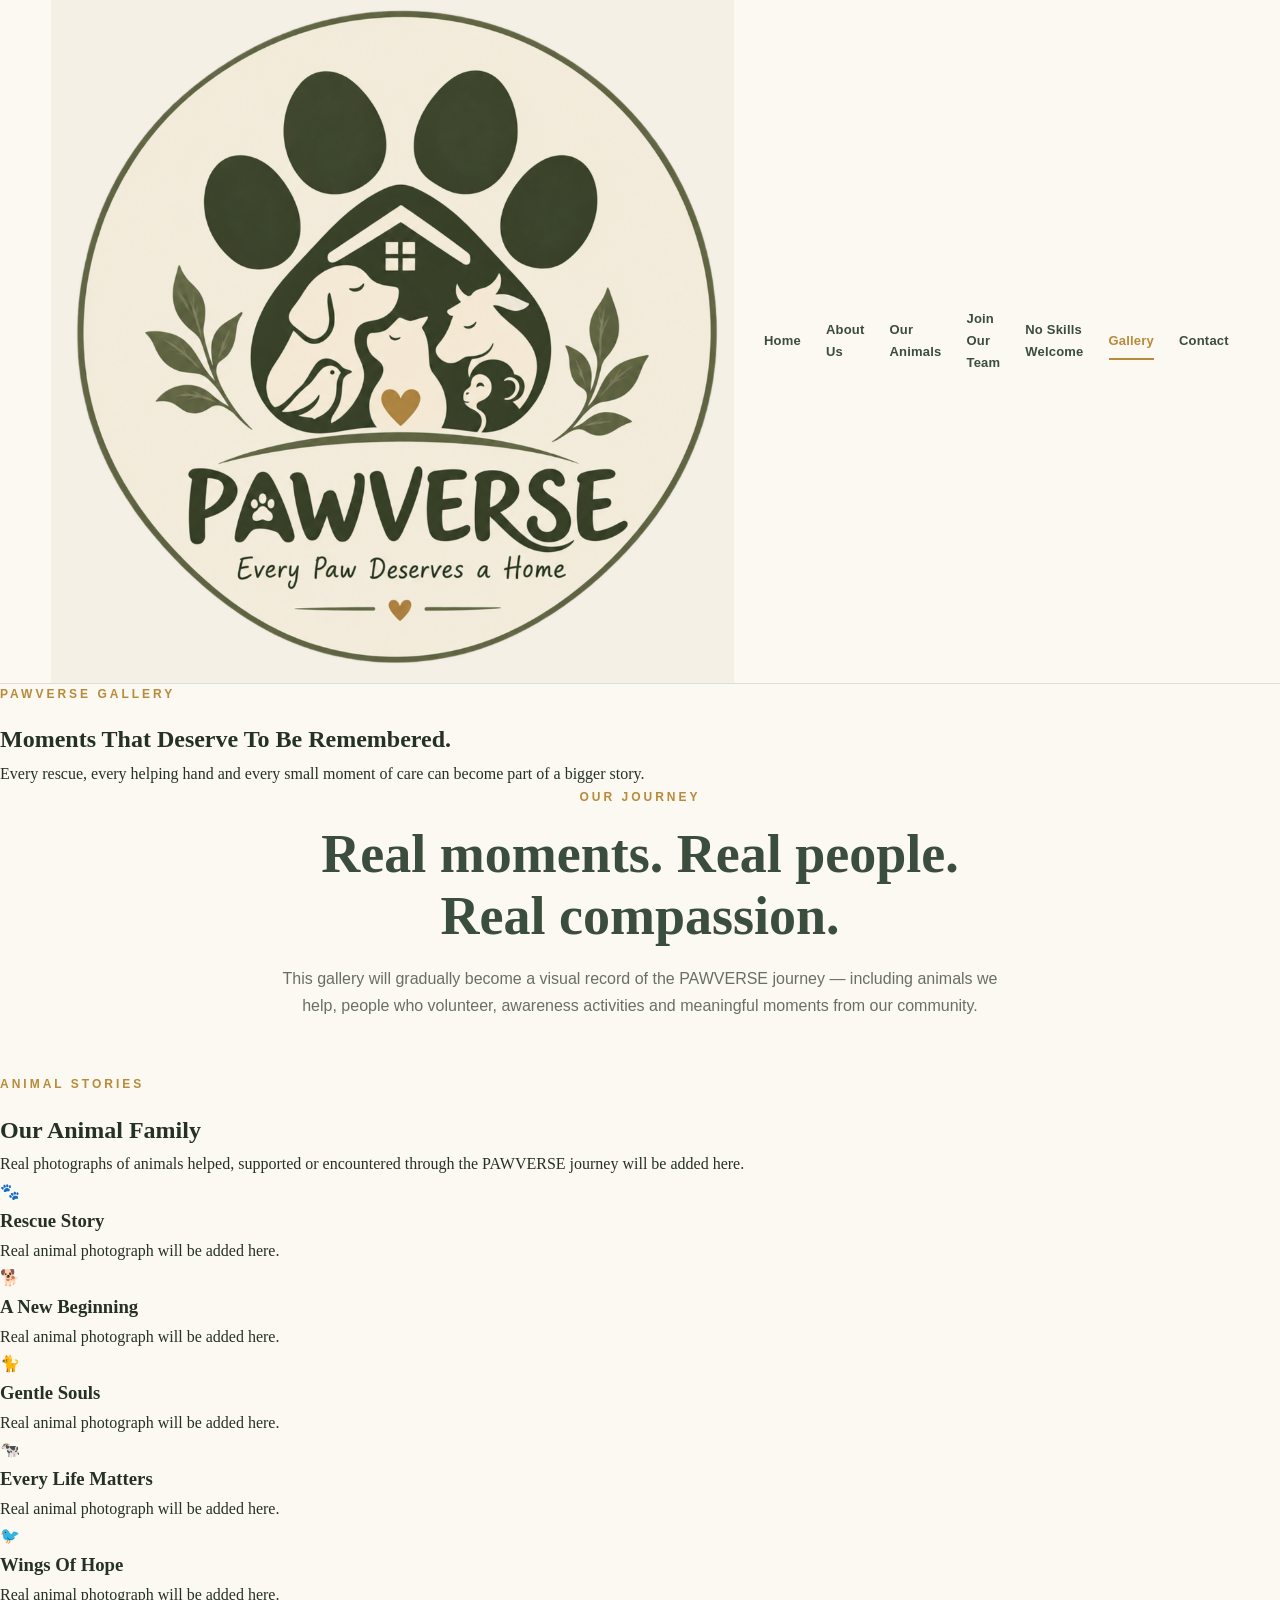
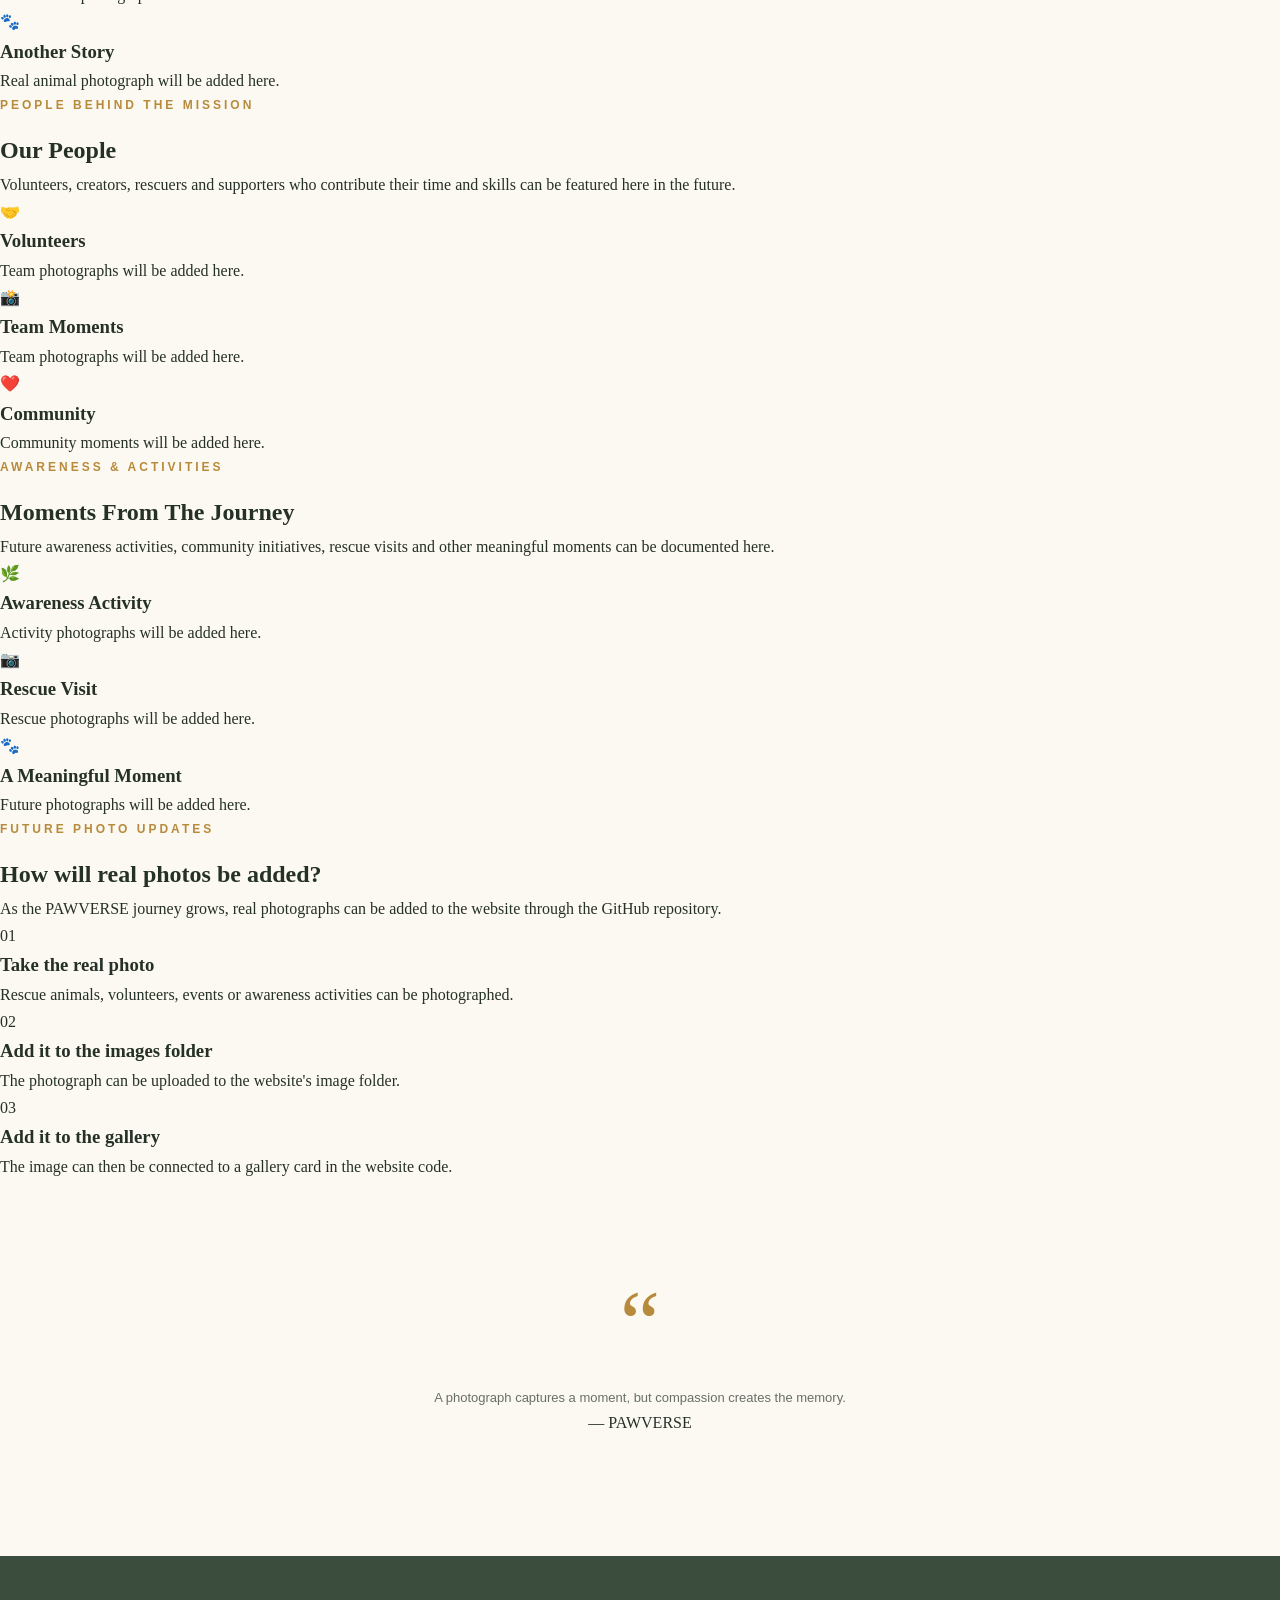
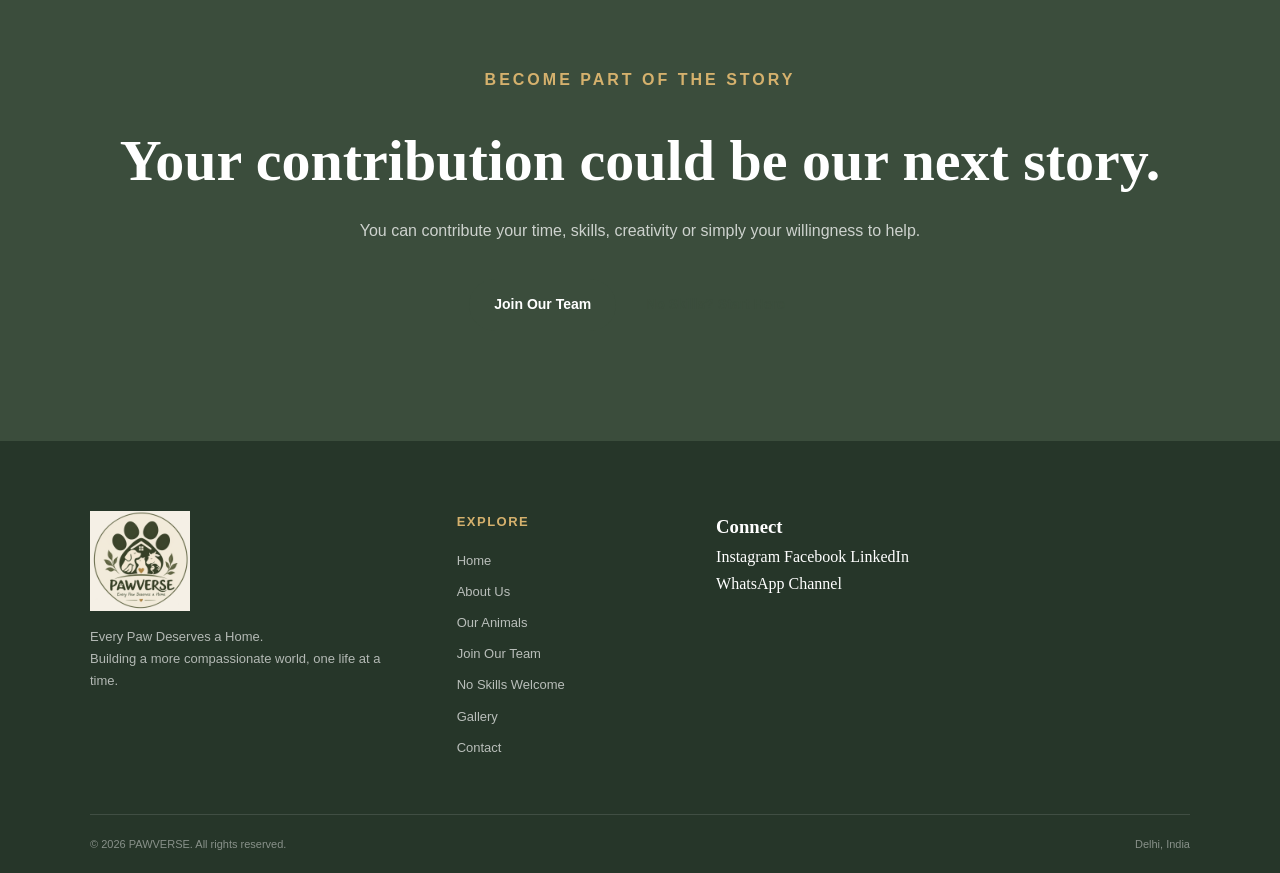
==== commit 6d437c10: "Update gallery.html" ====
--- a/gallery.html
+++ b/gallery.html
@@ -3,66 +3,653 @@
 <head>
     <meta charset="UTF-8">
     <meta name="viewport" content="width=device-width, initial-scale=1.0">
-    <title>Gallery - Pawverse</title>
-    <link href="https://fonts.googleapis.com/css2?family=Poppins:wght@300;400;500;600;700&display=swap" rel="stylesheet">
-    <link rel="stylesheet" href="https://cdnjs.cloudflare.com/ajax/libs/font-awesome/6.4.0/css/all.min.css">
+
+    <title>Gallery | PAWVERSE</title>
+
+    <meta
+        name="description"
+        content="PAWVERSE gallery — a future collection of rescue animals, volunteers, team members and meaningful moments."
+    >
+
     <link rel="stylesheet" href="style.css">
 </head>
+
 <body>
 
-    <!-- Header -->
-    <header>
-        <div class="logo-container">
-            <img src="images/logo.png" alt="Pawverse Logo">
-            <div class="logo-text">
-                <h1>PAWVERSE</h1>
-                <p>Every Paw Deserves a Home</p>
-            </div>
+    <!-- ================= HEADER ================= -->
+
+    <header class="site-header">
+
+        <div class="container header-container">
+
+            <a href="index.html" class="logo-link">
+                <img
+                    src="images/logo.png"
+                    alt="PAWVERSE Logo"
+                    class="site-logo"
+                >
+            </a>
+
+            <button
+                class="menu-toggle"
+                id="menuToggle"
+                aria-label="Open navigation menu"
+            >
+                ☰
+            </button>
+
+            <nav class="main-nav" id="mainNav">
+
+                <a href="index.html">Home</a>
+
+                <a href="about.html">About Us</a>
+
+                <a href="animals.html">Our Animals</a>
+
+                <a href="team-join.html">Join Our Team</a>
+
+                <a href="no-skills.html">No Skills Welcome</a>
+
+                <a href="gallery.html" class="active">Gallery</a>
+
+                <a href="contact.html">Contact</a>
+
+            </nav>
+
         </div>
-        <nav>
-            <ul>
-                <li><a href="index.html">Home</a></li>
-                <li><a href="gallery.html" class="active">Gallery</a></li>
-                <li><a href="index.html#about">About</a></li>
-                <li><a href="index.html#team">Join Team</a></li>
-                <li><a href="index.html#contact">Contact</a></li>
-            </ul>
-        </nav>
+
     </header>
 
-    <!-- Gallery Section -->
-    <section class="gallery-page" style="padding: 60px 5%;">
-        <h2 class="section-title">Rescue & Animal Gallery</h2>
-        <p class="section-subtitle">"Glimpses of love, care, and second chances at Pawverse."</p>
-        
-        <div class="animals-grid">
-            <div class="animal-card">
-                <img src="https://images.unsplash.com/photo-1543466835-00a7907e9de1" alt="Rescue 1">
-                <h3>Happy Dog Rescue</h3>
-                <p>"Safe and sound in our shelter."</p>
-            </div>
-            <div class="animal-card">
-                <img src="https://images.unsplash.com/photo-1514888286974-6c03e2ca1dba" alt="Rescue 2">
-                <h3>Protected Kittens</h3>
-                <p>"Enjoying cozy moments."</p>
-            </div>
-            <div class="animal-card">
-                <img src="https://images.unsplash.com/photo-1570042225831-d98fa7577f1e" alt="Rescue 3">
-                <h3>Cattle Care</h3>
-                <p>"Shelter and feed for sacred souls."</p>
-            </div>
-            <div class="animal-card">
-                <img src="https://images.unsplash.com/photo-1444464666168-49d633b86797" alt="Rescue 4">
-                <h3>Bird Feeding Drive</h3>
-                <p>"Giving them freedom in safe skies."</p>
-            </div>
+
+    <!-- ================= PAGE HERO ================= -->
+
+    <main>
+
+        <section class="page-hero">
+
+            <div class="container">
+
+                <p class="eyebrow">
+                    PAWVERSE GALLERY
+                </p>
+
+                <h1>
+                    Moments That Deserve To Be Remembered.
+                </h1>
+
+                <p>
+                    Every rescue, every helping hand and every small
+                    moment of care can become part of a bigger story.
+                </p>
+
+            </div>
+
+        </section>
+
+
+        <!-- ================= INTRO ================= -->
+
+        <section class="section">
+
+            <div class="container">
+
+                <div class="section-heading">
+
+                    <p class="eyebrow">
+                        OUR JOURNEY
+                    </p>
+
+                    <h2>
+                        Real moments. Real people. Real compassion.
+                    </h2>
+
+                    <p>
+                        This gallery will gradually become a visual
+                        record of the PAWVERSE journey — including
+                        animals we help, people who volunteer,
+                        awareness activities and meaningful moments
+                        from our community.
+                    </p>
+
+                </div>
+
+            </div>
+
+        </section>
+
+
+        <!-- ================= ANIMAL GALLERY ================= -->
+
+        <section class="gallery-section">
+
+            <div class="container">
+
+                <div class="gallery-heading">
+
+                    <p class="eyebrow">
+                        ANIMAL STORIES
+                    </p>
+
+                    <h2>
+                        Our Animal Family
+                    </h2>
+
+                    <p>
+                        Real photographs of animals helped, supported
+                        or encountered through the PAWVERSE journey
+                        will be added here.
+                    </p>
+
+                </div>
+
+
+                <div class="gallery-grid">
+
+                    <!-- Future Image 1 -->
+                    <div class="gallery-placeholder">
+
+                        <span>🐾</span>
+
+                        <h3>
+                            Rescue Story
+                        </h3>
+
+                        <p>
+                            Real animal photograph will be added here.
+                        </p>
+
+                    </div>
+
+
+                    <!-- Future Image 2 -->
+                    <div class="gallery-placeholder">
+
+                        <span>🐕</span>
+
+                        <h3>
+                            A New Beginning
+                        </h3>
+
+                        <p>
+                            Real animal photograph will be added here.
+                        </p>
+
+                    </div>
+
+
+                    <!-- Future Image 3 -->
+                    <div class="gallery-placeholder">
+
+                        <span>🐈</span>
+
+                        <h3>
+                            Gentle Souls
+                        </h3>
+
+                        <p>
+                            Real animal photograph will be added here.
+                        </p>
+
+                    </div>
+
+
+                    <!-- Future Image 4 -->
+                    <div class="gallery-placeholder">
+
+                        <span>🐄</span>
+
+                        <h3>
+                            Every Life Matters
+                        </h3>
+
+                        <p>
+                            Real animal photograph will be added here.
+                        </p>
+
+                    </div>
+
+
+                    <!-- Future Image 5 -->
+                    <div class="gallery-placeholder">
+
+                        <span>🐦</span>
+
+                        <h3>
+                            Wings Of Hope
+                        </h3>
+
+                        <p>
+                            Real animal photograph will be added here.
+                        </p>
+
+                    </div>
+
+
+                    <!-- Future Image 6 -->
+                    <div class="gallery-placeholder">
+
+                        <span>🐾</span>
+
+                        <h3>
+                            Another Story
+                        </h3>
+
+                        <p>
+                            Real animal photograph will be added here.
+                        </p>
+
+                    </div>
+
+                </div>
+
+            </div>
+
+        </section>
+
+
+        <!-- ================= TEAM GALLERY ================= -->
+
+        <section class="gallery-section alternate-gallery">
+
+            <div class="container">
+
+                <div class="gallery-heading">
+
+                    <p class="eyebrow">
+                        PEOPLE BEHIND THE MISSION
+                    </p>
+
+                    <h2>
+                        Our People
+                    </h2>
+
+                    <p>
+                        Volunteers, creators, rescuers and supporters
+                        who contribute their time and skills can be
+                        featured here in the future.
+                    </p>
+
+                </div>
+
+
+                <div class="gallery-grid">
+
+                    <div class="gallery-placeholder">
+
+                        <span>🤝</span>
+
+                        <h3>
+                            Volunteers
+                        </h3>
+
+                        <p>
+                            Team photographs will be added here.
+                        </p>
+
+                    </div>
+
+
+                    <div class="gallery-placeholder">
+
+                        <span>📸</span>
+
+                        <h3>
+                            Team Moments
+                        </h3>
+
+                        <p>
+                            Team photographs will be added here.
+                        </p>
+
+                    </div>
+
+
+                    <div class="gallery-placeholder">
+
+                        <span>❤️</span>
+
+                        <h3>
+                            Community
+                        </h3>
+
+                        <p>
+                            Community moments will be added here.
+                        </p>
+
+                    </div>
+
+                </div>
+
+            </div>
+
+        </section>
+
+
+        <!-- ================= EVENTS ================= -->
+
+        <section class="gallery-section">
+
+            <div class="container">
+
+                <div class="gallery-heading">
+
+                    <p class="eyebrow">
+                        AWARENESS & ACTIVITIES
+                    </p>
+
+                    <h2>
+                        Moments From The Journey
+                    </h2>
+
+                    <p>
+                        Future awareness activities, community
+                        initiatives, rescue visits and other
+                        meaningful moments can be documented here.
+                    </p>
+
+                </div>
+
+
+                <div class="gallery-grid">
+
+                    <div class="gallery-placeholder">
+
+                        <span>🌿</span>
+
+                        <h3>
+                            Awareness Activity
+                        </h3>
+
+                        <p>
+                            Activity photographs will be added here.
+                        </p>
+
+                    </div>
+
+
+                    <div class="gallery-placeholder">
+
+                        <span>📷</span>
+
+                        <h3>
+                            Rescue Visit
+                        </h3>
+
+                        <p>
+                            Rescue photographs will be added here.
+                        </p>
+
+                    </div>
+
+
+                    <div class="gallery-placeholder">
+
+                        <span>🐾</span>
+
+                        <h3>
+                            A Meaningful Moment
+                        </h3>
+
+                        <p>
+                            Future photographs will be added here.
+                        </p>
+
+                    </div>
+
+                </div>
+
+            </div>
+
+        </section>
+
+
+        <!-- ================= HOW TO ADD PHOTOS ================= -->
+
+        <section class="gallery-instructions">
+
+            <div class="container">
+
+                <div class="instruction-box">
+
+                    <p class="eyebrow">
+                        FUTURE PHOTO UPDATES
+                    </p>
+
+                    <h2>
+                        How will real photos be added?
+                    </h2>
+
+                    <p>
+                        As the PAWVERSE journey grows, real photographs
+                        can be added to the website through the GitHub
+                        repository.
+                    </p>
+
+                    <div class="instruction-steps">
+
+                        <div>
+                            <span>01</span>
+
+                            <h3>
+                                Take the real photo
+                            </h3>
+
+                            <p>
+                                Rescue animals, volunteers, events or
+                                awareness activities can be photographed.
+                            </p>
+                        </div>
+
+
+                        <div>
+                            <span>02</span>
+
+                            <h3>
+                                Add it to the images folder
+                            </h3>
+
+                            <p>
+                                The photograph can be uploaded to the
+                                website's image folder.
+                            </p>
+                        </div>
+
+
+                        <div>
+                            <span>03</span>
+
+                            <h3>
+                                Add it to the gallery
+                            </h3>
+
+                            <p>
+                                The image can then be connected to a
+                                gallery card in the website code.
+                            </p>
+                        </div>
+
+                    </div>
+
+                </div>
+
+            </div>
+
+        </section>
+
+
+        <!-- ================= QUOTE ================= -->
+
+        <section class="quote-section">
+
+            <div class="container">
+
+                <div class="quote-box">
+
+                    <span class="quote-mark">
+                        “
+                    </span>
+
+                    <p>
+                        A photograph captures a moment,
+                        but compassion creates the memory.
+                    </p>
+
+                    <span class="quote-author">
+                        — PAWVERSE
+                    </span>
+
+                </div>
+
+            </div>
+
+        </section>
+
+
+        <!-- ================= CTA ================= -->
+
+        <section class="join-section">
+
+            <div class="container join-container">
+
+                <div>
+
+                    <p class="eyebrow">
+                        BECOME PART OF THE STORY
+                    </p>
+
+                    <h2>
+                        Your contribution could be our next story.
+                    </h2>
+
+                    <p>
+                        You can contribute your time, skills,
+                        creativity or simply your willingness to help.
+                    </p>
+
+                </div>
+
+                <div class="join-buttons">
+
+                    <a
+                        href="team-join.html"
+                        class="btn btn-primary"
+                    >
+                        Join Our Team
+                    </a>
+
+                    <a
+                        href="no-skills.html"
+                        class="btn btn-secondary"
+                    >
+                        No Skills? Start Here
+                    </a>
+
+                </div>
+
+            </div>
+
+        </section>
+
+    </main>
+
+
+    <!-- ================= FOOTER ================= -->
+
+    <footer class="site-footer">
+
+        <div class="container footer-container">
+
+            <div class="footer-brand">
+
+                <img
+                    src="images/logo.png"
+                    alt="PAWVERSE Logo"
+                    class="footer-logo"
+                >
+
+                <p>
+                    Every Paw Deserves a Home.
+                </p>
+
+                <p>
+                    Building a more compassionate world,
+                    one life at a time.
+                </p>
+
+            </div>
+
+
+            <div class="footer-links">
+
+                <h3>
+                    Explore
+                </h3>
+
+                <a href="index.html">Home</a>
+
+                <a href="about.html">About Us</a>
+
+                <a href="animals.html">Our Animals</a>
+
+                <a href="team-join.html">Join Our Team</a>
+
+                <a href="no-skills.html">No Skills Welcome</a>
+
+                <a href="gallery.html">Gallery</a>
+
+                <a href="contact.html">Contact</a>
+
+            </div>
+
+
+            <div class="footer-social">
+
+                <h3>
+                    Connect
+                </h3>
+
+                <!-- Actual social links baad mein add karenge -->
+
+                <a href="#" target="_blank">
+                    Instagram
+                </a>
+
+                <a href="#" target="_blank">
+                    Facebook
+                </a>
+
+                <a href="#" target="_blank">
+                    LinkedIn
+                </a>
+
+                <a href="#" target="_blank">
+                    WhatsApp Channel
+                </a>
+
+            </div>
+
         </div>
-    </section>
-
-    <!-- Footer -->
-    <footer>
-        <p>&copy; 2026 Pawverse (Founder: Bhagyashri Sharma, Delhi, India). Every Paw Deserves a Home.</p>
+
+
+        <div class="footer-bottom">
+
+            <p>
+                © 2026 PAWVERSE. All rights reserved.
+            </p>
+
+            <p>
+                Delhi, India
+            </p>
+
+        </div>
+
     </footer>
 
+
+    <!-- ================= JAVASCRIPT ================= -->
+
+    <script src="script.js"></script>
+
 </body>
+
 </html>
--- a/style.css
+++ b/style.css
@@ -1,23 +1,26 @@
-/* =========================
-   PAWVERSE
-   Main Styles
-========================= */
+/* =========================================
+   PAWVERSE — MAIN WEBSITE STYLES
+   ========================================= */
 
 :root {
-    --forest: #173f32;
-    --forest-dark: #0e2d24;
-    --forest-light: #28604c;
-    --cream: #f5f0e6;
-    --cream-light: #fbf8f1;
-    --cream-dark: #e9dfce;
-    --text: #26352e;
-    --muted: #68756e;
+    --green: #3b4d3c;
+    --dark-green: #263629;
+    --soft-green: #65745f;
+    --cream: #fbf9f1;
+    --cream-dark: #f1ede1;
+    --gold: #b88a3b;
+    --text: #263126;
+    --muted: #687066;
     --white: #ffffff;
-    --gold: #c49a54;
-    --shadow: 0 18px 50px rgba(23, 63, 50, 0.12);
-    --radius: 24px;
-    --max-width: 1180px;
-}
+    --border: rgba(59, 77, 60, 0.15);
+    --shadow: 0 18px 45px rgba(38, 54, 41, 0.10);
+    --radius: 22px;
+}
+
+
+/* =========================================
+   RESET
+   ========================================= */
 
 * {
     margin: 0;
@@ -30,79 +33,75 @@
 }
 
 body {
-    font-family: Arial, Helvetica, sans-serif;
-    background: var(--cream-light);
+    font-family: Georgia, "Times New Roman", serif;
+    background: var(--cream);
     color: var(--text);
-    line-height: 1.6;
+    line-height: 1.7;
+}
+
+a {
+    color: inherit;
+    text-decoration: none;
 }
 
 img {
+    max-width: 100%;
     display: block;
-    max-width: 100%;
-}
-
-button,
-input,
-textarea {
+}
+
+button {
     font: inherit;
 }
 
-button {
-    cursor: pointer;
-}
-
-a {
-    text-decoration: none;
-    color: inherit;
-}
-
-.container {
-    width: min(92%, var(--max-width));
+
+/* =========================================
+   HEADER
+   ========================================= */
+
+.site-header {
+    position: sticky;
+    top: 0;
+    z-index: 1000;
+    background: rgba(251, 249, 241, 0.96);
+    border-bottom: 1px solid var(--border);
+    backdrop-filter: blur(12px);
+}
+
+.header-container {
+    width: min(1180px, 92%);
     margin: auto;
-}
-
-
-/* ================= HEADER ================= */
-
-.header {
-    position: fixed;
-    top: 0;
-    left: 0;
-    width: 100%;
-    z-index: 1000;
-    background: rgba(245, 240, 230, 0.94);
-    backdrop-filter: blur(15px);
-    border-bottom: 1px solid rgba(23, 63, 50, 0.08);
-}
-
-.nav-container {
-    min-height: 82px;
+    min-height: 92px;
+
     display: flex;
     align-items: center;
     justify-content: space-between;
     gap: 30px;
 }
 
-.logo {
-    width: 105px;
-    height: auto;
-}
-
-.nav {
+.brand img {
+    width: 86px;
+    height: 86px;
+    object-fit: contain;
+}
+
+.main-nav {
     display: flex;
     align-items: center;
-    gap: 28px;
-}
-
-.nav a {
-    font-size: 14px;
-    font-weight: 700;
-    color: var(--forest);
+    gap: 25px;
+}
+
+.main-nav a {
     position: relative;
+    color: var(--green);
+    font-family: Arial, sans-serif;
+    font-size: 13px;
+    font-weight: 600;
+    letter-spacing: 0.2px;
     padding: 8px 0;
-}
-
-.nav a::after {
+    transition: 0.3s ease;
+}
+
+.main-nav a::after {
     content: "";
     position: absolute;
     left: 0;
@@ -110,830 +109,777 @@
     width: 0;
     height: 2px;
     background: var(--gold);
-    transition: 0.3s;
-}
-
-.nav a:hover::after {
+    transition: 0.3s ease;
+}
+
+.main-nav a:hover,
+.main-nav a.active {
+    color: var(--gold);
+}
+
+.main-nav a:hover::after,
+.main-nav a.active::after {
     width: 100%;
 }
+
+
+/* Mobile menu */
 
 .menu-toggle {
     display: none;
-    border: none;
+    border: 1px solid var(--border);
+    background: var(--cream);
+    color: var(--green);
+    width: 44px;
+    height: 44px;
+    border-radius: 12px;
+    cursor: pointer;
+    font-size: 22px;
+}
+
+
+/* =========================================
+   COMMON
+   ========================================= */
+
+main {
+    overflow: hidden;
+}
+
+.eyebrow {
+    color: var(--gold);
+    font-family: Arial, sans-serif;
+    font-size: 12px;
+    font-weight: 700;
+    letter-spacing: 3px;
+    text-transform: uppercase;
+    margin-bottom: 15px;
+}
+
+.section-heading {
+    max-width: 720px;
+    margin: 0 auto 55px;
+    text-align: center;
+}
+
+.section-heading h2 {
+    color: var(--green);
+    font-size: clamp(32px, 5vw, 54px);
+    line-height: 1.15;
+    margin-bottom: 18px;
+}
+
+.section-heading p:last-child {
+    color: var(--muted);
+    font-family: Arial, sans-serif;
+    font-size: 16px;
+}
+
+.btn {
+    display: inline-flex;
+    align-items: center;
+    justify-content: center;
+    min-height: 52px;
+    padding: 0 25px;
+    border-radius: 999px;
+    font-family: Arial, sans-serif;
+    font-size: 14px;
+    font-weight: 700;
+    transition: 0.3s ease;
+}
+
+.btn-primary {
+    background: var(--green);
+    color: var(--white);
+}
+
+.btn-primary:hover {
+    background: var(--dark-green);
+    transform: translateY(-3px);
+    box-shadow: var(--shadow);
+}
+
+.btn-secondary {
+    border: 1px solid var(--green);
+    color: var(--green);
     background: transparent;
-    width: 40px;
-}
-
-.menu-toggle span {
-    display: block;
-    height: 3px;
-    background: var(--forest);
-    margin: 6px 0;
-    border-radius: 10px;
-}
-
-
-/* ================= HERO ================= */
-
-.hero {
-    padding: 155px 0 90px;
-    background:
-        radial-gradient(circle at 90% 10%, rgba(196, 154, 84, 0.16), transparent 25%),
-        var(--cream);
+}
+
+.btn-secondary:hover {
+    background: var(--green);
+    color: var(--white);
+    transform: translateY(-3px);
+}
+
+.btn-light {
+    background: var(--cream);
+    color: var(--green);
+}
+
+.btn-light:hover {
+    transform: translateY(-3px);
+    box-shadow: 0 15px 30px rgba(0, 0, 0, 0.15);
+}
+
+
+/* =========================================
+   HERO
+   ========================================= */
+
+.hero-section {
+    width: min(1180px, 92%);
+    min-height: calc(100vh - 92px);
+    margin: auto;
+
+    display: grid;
+    grid-template-columns: 1.05fr 0.95fr;
+    align-items: center;
+    gap: 60px;
+
+    padding: 80px 0;
 }
 
 .hero-content {
-    width: min(92%, var(--max-width));
-    margin: auto;
-    display: grid;
-    grid-template-columns: 0.9fr 1.1fr;
-    align-items: center;
-    gap: 70px;
-}
-
-.small-label,
-.eyebrow {
-    display: inline-block;
-    color: var(--forest-light);
+    max-width: 650px;
+}
+
+.hero-label {
+    color: var(--gold);
+    font-family: Arial, sans-serif;
     font-size: 12px;
-    font-weight: 800;
-    letter-spacing: 3px;
-    margin-bottom: 14px;
-}
-
-.hero h1 {
-    color: var(--forest);
-    font-size: clamp(48px, 6vw, 82px);
+    font-weight: 700;
+    letter-spacing: 2.5px;
+    margin-bottom: 22px;
+}
+
+.hero-content h1 {
+    color: var(--green);
+    font-size: clamp(54px, 7vw, 86px);
     line-height: 0.98;
     letter-spacing: -3px;
     margin-bottom: 28px;
 }
 
-.hero h1 span,
-.section-heading h2 span,
-.founder-content h3,
-.open-all h2 span {
-    color: var(--forest-light);
-}
-
-.hero-message {
-    max-width: 570px;
-    font-size: 18px;
+.hero-content h1 span {
+    color: var(--gold);
+}
+
+.hero-text {
+    max-width: 590px;
     color: var(--muted);
-    margin-bottom: 32px;
+    font-family: Arial, sans-serif;
+    font-size: 17px;
+    line-height: 1.8;
+    margin-bottom: 35px;
 }
 
 .hero-buttons {
     display: flex;
+    flex-wrap: wrap;
     gap: 14px;
-    flex-wrap: wrap;
-}
-
-.btn {
-    display: inline-flex;
+}
+
+
+/* =========================================
+   HERO VISUAL
+   ========================================= */
+
+.hero-visual {
+    display: flex;
+    flex-direction: column;
+    align-items: center;
     justify-content: center;
+}
+
+.hero-circle {
+    position: relative;
+
+    width: min(450px, 85vw);
+    aspect-ratio: 1;
+
+    border-radius: 50%;
+    border: 1px solid rgba(59, 77, 60, 0.35);
+
+    background:
+        radial-gradient(circle at center,
+        rgba(184, 138, 59, 0.12),
+        transparent 60%);
+
+    box-shadow:
+        inset 0 0 0 20px rgba(59, 77, 60, 0.035),
+        0 30px 70px rgba(59, 77, 60, 0.10);
+}
+
+.hero-circle::before {
+    content: "";
+    position: absolute;
+    inset: 35px;
+    border-radius: 50%;
+    border: 1px dashed rgba(59, 77, 60, 0.20);
+}
+
+.animal-symbol {
+    position: absolute;
+    width: 90px;
+    height: 90px;
+
+    display: flex;
     align-items: center;
-    padding: 14px 24px;
-    border-radius: 50px;
-    font-weight: 800;
-    border: 2px solid transparent;
-    transition: 0.3s;
-}
-
-.btn-primary {
-    background: var(--forest);
-    color: white;
-}
-
-.btn-primary:hover {
-    background: var(--forest-light);
-    transform: translateY(-3px);
-}
-
-.btn-outline {
-    border-color: var(--forest);
-    color: var(--forest);
-}
-
-.btn-outline:hover {
-    background: var(--forest);
-    color: white;
-}
-
-.hero-image-wrapper {
-    position: relative;
-}
-
-.hero-image {
-    width: 100%;
-    height: 510px;
-    object-fit: cover;
-    border-radius: 35px;
-    box-shadow: var(--shadow);
-}
-
-.hero-badge {
+    justify-content: center;
+
+    border-radius: 50%;
+
+    background: rgba(255, 255, 255, 0.65);
+    border: 1px solid rgba(59, 77, 60, 0.12);
+
+    font-size: 45px;
+
+    box-shadow: 0 12px 30px rgba(59, 77, 60, 0.10);
+
+    animation: floatAnimal 4s ease-in-out infinite;
+}
+
+.animal-dog {
+    top: 16%;
+    left: 18%;
+}
+
+.animal-cat {
+    top: 15%;
+    right: 17%;
+    animation-delay: 0.7s;
+}
+
+.animal-cow {
+    bottom: 22%;
+    left: 13%;
+    animation-delay: 1.2s;
+}
+
+.animal-bird {
+    top: 45%;
+    right: 7%;
+    animation-delay: 1.7s;
+}
+
+.animal-monkey {
+    bottom: 10%;
+    right: 27%;
+    animation-delay: 2.2s;
+}
+
+.heart-symbol {
     position: absolute;
-    bottom: 25px;
-    left: 25px;
-    background: var(--cream);
-    padding: 17px 22px;
-    border-radius: 18px;
-    box-shadow: var(--shadow);
-}
-
-.hero-badge strong,
-.hero-badge span {
-    display: block;
-}
-
-.hero-badge strong {
-    color: var(--forest);
-}
-
-.hero-badge span {
+    left: 50%;
+    top: 50%;
+
+    transform: translate(-50%, -50%);
+
+    width: 110px;
+    height: 110px;
+
+    display: flex;
+    align-items: center;
+    justify-content: center;
+
+    border-radius: 50%;
+
+    background: var(--green);
+    color: var(--gold);
+
+    font-size: 55px;
+
+    box-shadow: 0 20px 45px rgba(38, 54, 41, 0.22);
+}
+
+.visual-caption {
+    max-width: 330px;
+    margin-top: 25px;
+    text-align: center;
+
     color: var(--muted);
+    font-family: Arial, sans-serif;
     font-size: 13px;
-}
-
-
-/* ================= QUOTE ================= */
-
-.quote-strip {
-    background: var(--forest);
-    color: var(--cream);
-    text-align: center;
-    padding: 28px 0;
-}
-
-.quote-strip p {
-    font-family: Georgia, serif;
     font-style: italic;
-    font-size: 18px;
-}
-
-
-/* ================= GENERAL SECTIONS ================= */
-
-.section {
+}
+
+@keyframes floatAnimal {
+    0%,
+    100% {
+        transform: translateY(0);
+    }
+
+    50% {
+        transform: translateY(-8px);
+    }
+}
+
+
+/* =========================================
+   MOTTO
+   ========================================= */
+
+.motto-section {
+    background: var(--white);
     padding: 110px 0;
 }
 
-.section-heading {
-    text-align: center;
-    max-width: 700px;
-    margin: 0 auto 55px;
-}
-
-.section-heading h2 {
-    color: var(--forest);
-    font-size: clamp(38px, 5vw, 58px);
-    line-height: 1.1;
-    margin-bottom: 15px;
-}
-
-.section-heading p {
-    color: var(--muted);
-}
-
-
-/* ================= ABOUT ================= */
-
-.about {
-    background: var(--cream-light);
-}
-
-.founder-card {
-    display: grid;
-    grid-template-columns: 0.8fr 1.2fr;
-    gap: 65px;
-    align-items: center;
-    background: var(--white);
-    padding: 35px;
-    border-radius: 32px;
-    box-shadow: var(--shadow);
-}
-
-.founder-photo {
-    width: 100%;
-    height: 480px;
-    object-fit: cover;
-    border-radius: 25px;
-}
-
-.founder-label {
-    color: var(--gold);
-    font-weight: 800;
-    letter-spacing: 3px;
-    font-size: 12px;
-}
-
-.founder-content h3 {
-    font-size: clamp(36px, 4vw, 52px);
-    margin: 8px 0;
-}
-
-.location {
-    color: var(--muted);
-}
-
-.divider {
-    width: 70px;
-    height: 3px;
-    background: var(--gold);
-    margin: 25px 0;
-}
-
-.motive {
-    font-size: 20px;
-    color: var(--text);
-    line-height: 1.8;
-}
-
-.founder-note {
-    margin-top: 25px;
-    color: var(--muted);
-}
-
-
-/* ================= ANIMALS ================= */
-
-.animals {
-    background: var(--cream);
-}
-
-.animals-grid {
+.motto-section .section-heading,
+.motto-grid {
+    width: min(1100px, 90%);
+}
+
+.motto-grid {
+    margin: auto;
+
     display: grid;
     grid-template-columns: repeat(3, 1fr);
     gap: 25px;
 }
 
-.animal-card {
-    background: var(--white);
+.motto-card {
+    position: relative;
+
+    padding: 38px 32px;
+
+    border: 1px solid var(--border);
     border-radius: var(--radius);
-    overflow: hidden;
-    box-shadow: 0 10px 35px rgba(23, 63, 50, 0.08);
-    transition: 0.35s;
-}
-
-.animal-card:hover {
+
+    background: var(--cream);
+
+    transition: 0.3s ease;
+}
+
+.motto-card:hover {
     transform: translateY(-8px);
     box-shadow: var(--shadow);
 }
 
-.animal-image-box {
-    height: 270px;
-    position: relative;
-    overflow: hidden;
-}
-
-.animal-image-box img {
-    width: 100%;
-    height: 100%;
-    object-fit: cover;
-    transition: 0.5s;
-}
-
-.animal-card:hover img {
-    transform: scale(1.06);
-}
-
-.animal-tag {
+.card-number {
     position: absolute;
-    left: 18px;
-    top: 18px;
-    background: var(--cream);
-    color: var(--forest);
-    padding: 7px 13px;
-    border-radius: 30px;
-    font-size: 11px;
-    font-weight: 800;
-    letter-spacing: 1px;
-}
-
-.animal-content {
-    padding: 25px;
-}
-
-.animal-content h3 {
-    color: var(--forest);
-    font-size: 26px;
-    margin-bottom: 8px;
-}
-
-.animal-content p {
+    top: 20px;
+    right: 25px;
+
+    color: rgba(59, 77, 60, 0.22);
+    font-family: Arial, sans-serif;
+    font-size: 12px;
+    font-weight: bold;
+}
+
+.card-icon {
+    color: var(--gold);
+    font-size: 35px;
+    margin-bottom: 15px;
+}
+
+.motto-card h3 {
+    color: var(--green);
+    font-size: 27px;
+    margin-bottom: 10px;
+}
+
+.motto-card p {
     color: var(--muted);
+    font-family: Arial, sans-serif;
     font-size: 14px;
 }
 
-.animal-content blockquote {
-    border-left: 3px solid var(--gold);
-    margin-top: 18px;
-    padding-left: 14px;
-    color: var(--forest-light);
-    font-family: Georgia, serif;
-    font-style: italic;
-    font-size: 14px;
-}
-
-
-/* ================= DARK QUOTE ================= */
-
-.dark-quote {
-    background: var(--forest-dark);
-    color: var(--cream);
+
+/* =========================================
+   QUOTE
+   ========================================= */
+
+.quote-section {
+    width: min(1000px, 90%);
+    margin: auto;
+    padding: 120px 0;
+
     text-align: center;
-    padding: 85px 20px;
-}
-
-.quote-symbol {
+}
+
+.quote-mark {
     color: var(--gold);
-    font-family: Georgia, serif;
-    font-size: 80px;
-    line-height: 0.6;
-}
-
-.dark-quote p {
-    max-width: 800px;
-    margin: 20px auto 0;
-    font-family: Georgia, serif;
-    font-size: clamp(25px, 4vw, 38px);
-    line-height: 1.4;
-    font-style: italic;
-}
-
-
-/* ================= JOIN ================= */
-
-.join {
-    background: var(--cream-light);
-}
-
-.roles-grid {
+    font-size: 90px;
+    line-height: 0.5;
+    margin-bottom: 30px;
+}
+
+.quote-section blockquote {
+    color: var(--green);
+    font-size: clamp(28px, 4vw, 46px);
+    line-height: 1.3;
+}
+
+.quote-section p {
+    color: var(--muted);
+    font-family: Arial, sans-serif;
+    font-size: 13px;
+    margin-top: 25px;
+}
+
+
+/* =========================================
+   ANIMAL PREVIEW
+   ========================================= */
+
+.animal-preview {
+    background: var(--cream-dark);
+    padding: 110px 0;
+}
+
+.animal-preview .section-heading {
+    width: min(720px, 90%);
+}
+
+.animal-grid {
+    width: min(1100px, 90%);
+    margin: auto;
+
     display: grid;
     grid-template-columns: repeat(3, 1fr);
     gap: 20px;
 }
 
-.role-card {
-    text-align: left;
-    border: 1px solid var(--cream-dark);
+.animal-card {
+    padding: 35px 25px;
+    text-align: center;
+
+    border-radius: var(--radius);
+    background: var(--cream);
+
+    border: 1px solid var(--border);
+
+    transition: 0.3s ease;
+}
+
+.animal-card:hover {
+    transform: translateY(-7px);
     background: var(--white);
-    padding: 28px;
-    border-radius: 22px;
-    color: var(--text);
-    transition: 0.3s;
-}
-
-.role-card:hover {
-    border-color: var(--forest-light);
-    transform: translateY(-5px);
     box-shadow: var(--shadow);
 }
 
-.role-icon {
-    font-size: 35px;
-    display: block;
-    margin-bottom: 15px;
-}
-
-.role-card h3 {
-    color: var(--forest);
-    margin-bottom: 7px;
-}
-
-.role-card p {
-    color: var(--muted);
-    font-size: 14px;
-    margin-bottom: 18px;
-}
-
-.apply-text {
-    color: var(--forest-light);
-    font-size: 13px;
-    font-weight: 800;
-}
-
-
-/* ================= OPEN FOR ALL ================= */
-
-.open-all {
-    background: var(--forest);
-    color: var(--cream);
-}
-
-.open-all-box {
-    position: relative;
-    overflow: hidden;
-    padding: 70px;
-    border-radius: 35px;
-    background:
-        radial-gradient(circle at 90% 10%, rgba(196, 154, 84, 0.25), transparent 30%),
-        var(--forest-dark);
-}
-
-.eyebrow.light {
-    color: var(--gold);
-}
-
-.open-all h2 {
-    max-width: 650px;
-    font-size: clamp(38px, 5vw, 60px);
-    line-height: 1.05;
-    margin-bottom: 22px;
-}
-
-.open-all-text p {
-    max-width: 680px;
-    color: rgba(245, 240, 230, 0.75);
-    font-size: 17px;
-    margin-bottom: 20px;
-}
-
-.open-all-text strong {
-    color: var(--cream);
-}
-
-.everyone-options {
-    display: grid;
-    grid-template-columns: repeat(5, 1fr);
-    gap: 12px;
-    margin-top: 45px;
-}
-
-.everyone-card {
-    border: 1px solid rgba(245, 240, 230, 0.18);
-    background: rgba(245, 240, 230, 0.07);
-    color: var(--cream);
-    padding: 20px 12px;
-    border-radius: 18px;
-    transition: 0.3s;
-}
-
-.everyone-card:hover {
-    background: rgba(245, 240, 230, 0.15);
-    transform: translateY(-4px);
-}
-
-.everyone-card span {
-    display: block;
-    margin-top: 8px;
-    font-size: 12px;
-    font-weight: 700;
-}
-
-.big-join-button {
-    margin-top: 30px;
-    border: none;
-    background: var(--gold);
-    color: var(--forest-dark);
-    padding: 15px 28px;
-    border-radius: 50px;
-    font-weight: 800;
-}
-
-
-/* ================= CONTACT ================= */
-
-.contact {
-    background: var(--cream);
-}
-
-.social-grid {
-    max-width: 850px;
-    margin: auto;
-    display: grid;
-    grid-template-columns: repeat(2, 1fr);
-    gap: 18px;
-}
-
-.social-card {
+.animal-art {
+    width: 90px;
+    height: 90px;
+
+    margin: 0 auto 20px;
+
     display: flex;
     align-items: center;
-    gap: 18px;
-    padding: 22px;
-    background: var(--white);
-    border-radius: 20px;
-    border: 1px solid var(--cream-dark);
-    transition: 0.3s;
-}
-
-.social-card:hover {
-    transform: translateY(-4px);
-    box-shadow: var(--shadow);
-}
-
-.social-card > span {
-    width: 48px;
-    height: 48px;
+    justify-content: center;
+
+    border-radius: 50%;
+
+    background: rgba(59, 77, 60, 0.08);
+
+    font-size: 48px;
+}
+
+.animal-card h3 {
+    color: var(--green);
+    font-size: 25px;
+    margin-bottom: 8px;
+}
+
+.animal-card p {
+    color: var(--muted);
+    font-family: Arial, sans-serif;
+    font-size: 13px;
+}
+
+
+/* =========================================
+   JOIN SECTION
+   ========================================= */
+
+.join-section {
+    position: relative;
+    background: var(--green);
+    color: var(--white);
+    padding: 110px 20px;
+    text-align: center;
+}
+
+.join-content {
+    width: min(800px, 90%);
+    margin: auto;
+}
+
+.join-section .eyebrow {
+    color: #d5b16d;
+}
+
+.join-section h2 {
+    font-size: clamp(34px, 5vw, 58px);
+    line-height: 1.15;
+    margin-bottom: 22px;
+}
+
+.join-section p {
+    max-width: 650px;
+    margin: 0 auto 35px;
+
+    color: rgba(255, 255, 255, 0.75);
+
+    font-family: Arial, sans-serif;
+    font-size: 16px;
+}
+
+
+/* =========================================
+   FINAL MESSAGE
+   ========================================= */
+
+.final-message {
+    width: min(850px, 90%);
+    margin: auto;
+    padding: 120px 0;
+
+    text-align: center;
+}
+
+.final-message h2 {
+    color: var(--green);
+    font-size: clamp(34px, 5vw, 56px);
+    line-height: 1.2;
+    margin-bottom: 25px;
+}
+
+.text-link {
+    color: var(--gold);
+    font-family: Arial, sans-serif;
+    font-weight: 700;
+}
+
+.text-link:hover {
+    text-decoration: underline;
+}
+
+
+/* =========================================
+   FOOTER
+   ========================================= */
+
+.site-footer {
+    background: var(--dark-green);
+    color: var(--white);
+    padding-top: 70px;
+}
+
+.footer-container {
+    width: min(1100px, 90%);
+    margin: auto;
+
     display: grid;
-    place-items: center;
-    border-radius: 50%;
-    background: var(--forest);
-    color: white;
-    font-size: 22px;
-    font-weight: 800;
-}
-
-.social-card div {
-    flex: 1;
-}
-
-.social-card strong {
-    display: block;
-    color: var(--forest);
-}
-
-.social-card small {
-    color: var(--muted);
-}
-
-.social-card b {
-    color: var(--forest-light);
-}
-
-
-/* ================= FINAL CTA ================= */
-
-.final-cta {
-    text-align: center;
-    padding: 110px 20px;
-    background: var(--forest-light);
-    color: var(--cream);
-}
-
-.final-cta > div > span {
-    font-size: 12px;
-    letter-spacing: 5px;
-    font-weight: 800;
-    color: var(--gold);
-}
-
-.final-cta h2 {
-    font-family: Georgia, serif;
-    font-size: clamp(42px, 6vw, 75px);
-    line-height: 1.05;
-    margin: 18px 0 30px;
-}
-
-.btn-light {
-    background: var(--cream);
-    color: var(--forest);
-}
-
-
-/* ================= FOOTER ================= */
-
-.footer {
-    background: var(--forest-dark);
-    color: rgba(245, 240, 230, 0.7);
-    padding: 35px 0;
-}
-
-.footer-content {
+    grid-template-columns: 1.5fr repeat(3, 1fr);
+    gap: 45px;
+
+    padding-bottom: 55px;
+}
+
+.footer-brand img {
+    width: 100px;
+    margin-bottom: 15px;
+}
+
+.footer-brand p {
+    color: rgba(255, 255, 255, 0.65);
+    font-family: Arial, sans-serif;
+    font-size: 13px;
+}
+
+.footer-links {
+    display: flex;
+    flex-direction: column;
+    gap: 9px;
+}
+
+.footer-links h3 {
+    color: #d5b16d;
+    font-family: Arial, sans-serif;
+    font-size: 13px;
+    text-transform: uppercase;
+    letter-spacing: 1.5px;
+    margin-bottom: 8px;
+}
+
+.footer-links a {
+    color: rgba(255, 255, 255, 0.68);
+    font-family: Arial, sans-serif;
+    font-size: 13px;
+    transition: 0.3s ease;
+}
+
+.footer-links a:hover {
+    color: var(--white);
+    padding-left: 4px;
+}
+
+.footer-bottom {
+    width: min(1100px, 90%);
+    margin: auto;
+
+    padding: 20px 0;
+
+    border-top: 1px solid rgba(255, 255, 255, 0.12);
+
     display: flex;
     justify-content: space-between;
-    align-items: center;
-    gap: 30px;
-}
-
-.footer-logo {
-    width: 90px;
-    margin-bottom: 8px;
-}
-
-.footer-right {
-    text-align: right;
-    font-size: 13px;
-}
-
-
-/* ================= MODAL ================= */
-
-.modal-overlay {
-    position: fixed;
-    inset: 0;
-    background: rgba(5, 20, 15, 0.72);
-    backdrop-filter: blur(6px);
-    display: none;
-    align-items: center;
-    justify-content: center;
-    padding: 20px;
-    z-index: 2000;
-}
-
-.modal-overlay.active {
-    display: flex;
-}
-
-.application-modal {
-    width: min(100%, 520px);
-    max-height: 90vh;
-    overflow-y: auto;
-    position: relative;
-    background: var(--cream-light);
-    border-radius: 28px;
-    padding: 35px;
-    box-shadow: 0 30px 80px rgba(0, 0, 0, 0.25);
-}
-
-.modal-close {
-    position: absolute;
-    right: 20px;
-    top: 15px;
-    border: none;
-    background: transparent;
-    color: var(--forest);
-    font-size: 32px;
-}
-
-.application-modal h2 {
-    color: var(--forest);
-    font-size: 34px;
-    margin-bottom: 7px;
-}
-
-.application-modal h2 span {
-    color: var(--forest-light);
-}
-
-.application-modal > p {
-    color: var(--muted);
-    margin-bottom: 22px;
-}
-
-#applicationForm label {
-    display: block;
-    color: var(--forest);
-    font-size: 13px;
-    font-weight: 700;
-    margin-bottom: 15px;
-}
-
-#applicationForm input,
-#applicationForm textarea {
-    width: 100%;
-    margin-top: 7px;
-    border: 1px solid var(--cream-dark);
-    background: white;
-    border-radius: 12px;
-    padding: 13px;
-    outline: none;
-    color: var(--text);
-}
-
-#applicationForm input:focus,
-#applicationForm textarea:focus {
-    border-color: var(--forest-light);
-}
-
-.form-submit {
-    width: 100%;
-    border: none;
-}
-
-.form-note {
+    gap: 20px;
+
+    color: rgba(255, 255, 255, 0.45);
+
+    font-family: Arial, sans-serif;
     font-size: 11px;
-    text-align: center;
-    margin-top: 15px;
-}
-
-
-/* ================= RESPONSIVE ================= */
+}
+
+
+/* =========================================
+   RESPONSIVE — TABLET
+   ========================================= */
 
 @media (max-width: 950px) {
 
-    .nav {
-        gap: 16px;
-    }
-
-    .hero-content {
-        grid-template-columns: 1fr;
-    }
-
-    .hero-text {
-        text-align: center;
-    }
-
-    .hero-message {
-        margin-left: auto;
-        margin-right: auto;
-    }
-
-    .hero-buttons {
-        justify-content: center;
-    }
-
-    .hero-image {
-        height: 430px;
-    }
-
-    .founder-card {
-        grid-template-columns: 1fr;
-    }
-
-    .founder-photo {
-        height: 450px;
-    }
-
-    .animals-grid {
-        grid-template-columns: repeat(2, 1fr);
-    }
-
-    .roles-grid {
-        grid-template-columns: repeat(2, 1fr);
-    }
-
-    .everyone-options {
-        grid-template-columns: repeat(2, 1fr);
-    }
-
-}
-
-
-@media (max-width: 720px) {
-
-    .nav {
+    .header-container {
+        min-height: 78px;
+    }
+
+    .brand img {
+        width: 70px;
+        height: 70px;
+    }
+
+    .menu-toggle {
+        display: block;
+    }
+
+    .main-nav {
         position: absolute;
-        top: 82px;
+        top: 100%;
         left: 0;
         width: 100%;
+
         display: none;
         flex-direction: column;
         align-items: stretch;
-        gap: 0;
-        padding: 15px 5%;
+
+        padding: 20px;
+
         background: var(--cream);
-        border-bottom: 1px solid var(--cream-dark);
-    }
-
-    .nav.active {
+        border-bottom: 1px solid var(--border);
+    }
+
+    .main-nav.show {
         display: flex;
     }
 
-    .nav a {
-        padding: 13px 0;
-    }
-
-    .menu-toggle {
-        display: block;
-    }
-
-    .logo {
-        width: 90px;
-    }
-
-    .hero {
-        padding-top: 125px;
-    }
-
-    .hero h1 {
-        font-size: 48px;
+    .main-nav a {
+        padding: 12px 5%;
+    }
+
+    .hero-section {
+        grid-template-columns: 1fr;
+        text-align: center;
+    }
+
+    .hero-content {
+        margin: auto;
+    }
+
+    .hero-buttons {
+        justify-content: center;
+    }
+
+    .hero-visual {
+        margin-top: 20px;
+    }
+
+    .motto-grid {
+        grid-template-columns: 1fr;
+    }
+
+    .animal-grid {
+        grid-template-columns: repeat(2, 1fr);
+    }
+
+    .footer-container {
+        grid-template-columns: repeat(2, 1fr);
+    }
+
+    .footer-brand {
+        grid-column: 1 / -1;
+    }
+}
+
+
+/* =========================================
+   RESPONSIVE — MOBILE
+   ========================================= */
+
+@media (max-width: 600px) {
+
+    .hero-section {
+        padding: 60px 0 80px;
+    }
+
+    .hero-content h1 {
+        font-size: 50px;
         letter-spacing: -2px;
     }
 
-    .hero-image {
-        height: 330px;
-    }
-
-    .section {
-        padding: 75px 0;
-    }
-
-    .founder-card {
-        padding: 20px;
-        gap: 30px;
-    }
-
-    .founder-photo {
-        height: 350px;
-    }
-
-    .animals-grid,
-    .roles-grid,
-    .social-grid {
+    .hero-text {
+        font-size: 15px;
+    }
+
+    .hero-buttons {
+        flex-direction: column;
+        align-items: stretch;
+    }
+
+    .hero-buttons .btn {
+        width: 100%;
+    }
+
+    .hero-circle {
+        width: 320px;
+    }
+
+    .animal-symbol {
+        width: 65px;
+        height: 65px;
+        font-size: 32px;
+    }
+
+    .heart-symbol {
+        width: 80px;
+        height: 80px;
+        font-size: 40px;
+    }
+
+    .motto-section,
+    .animal-preview {
+        padding: 80px 0;
+    }
+
+    .quote-section,
+    .final-message {
+        padding: 85px 0;
+    }
+
+    .animal-grid {
         grid-template-columns: 1fr;
     }
 
-    .open-all-box {
-        padding: 40px 25px;
-    }
-
-    .everyone-options {
+    .footer-container {
         grid-template-columns: 1fr;
-    }
-
-    .footer-content {
+        gap: 35px;
+    }
+
+    .footer-brand {
+        grid-column: auto;
+    }
+
+    .footer-bottom {
         flex-direction: column;
-        align-items: flex-start;
-    }
-
-    .footer-right {
-        text-align: left;
-    }
-
-    .application-modal {
-        padding: 28px 20px;
-    }
-
-}
+    }
+}
